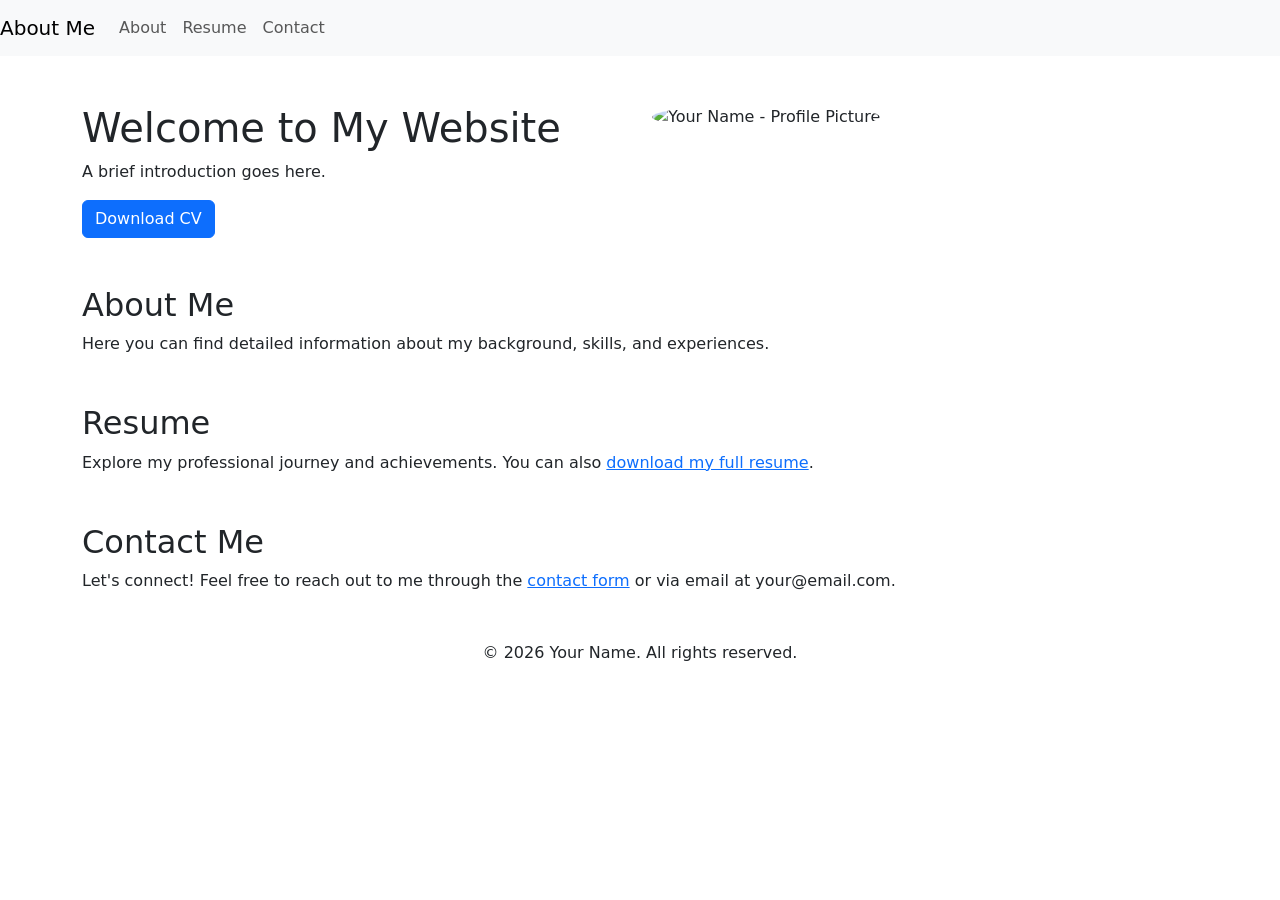
==== index.html @ 30ee0a34 "Added everything" ====
<!DOCTYPE html>
<html lang="en">
<head>
    <meta charset="UTF-8">
    <meta name="viewport" content="width=device-width, initial-scale=1.0">
    
    <!-- Meta Tags for SEO -->
    <meta name="description" content="Welcome to my personal website. Learn more about me, download my resume, and get in touch.">
    <meta name="keywords" content="about me, resume, contact, personal website, portfolio">
    <meta name="author" content="Your Name">

    <!-- Page Title for SEO -->
    <title>About Me - Your Name</title>

    <!-- Favicon -->
    <link rel="icon" href="https://img.icons8.com/ios/100/internet--v1.png" type="image/png">

    <!-- Bootstrap CSS -->
    <link rel="stylesheet" href="https://cdn.jsdelivr.net/npm/bootstrap@5.3.0/dist/css/bootstrap.min.css">

    <!-- Bootstrap JS and Popper.js (moved to the end of the body for faster page loading) -->
</head>
<body>

<!-- Navigation Bar -->
<nav class="navbar navbar-expand-lg navbar-light bg-light">
    <a class="navbar-brand" href="#">About Me</a>
    <button class="navbar-toggler" type="button" data-bs-toggle="collapse" data-bs-target="#navbarNav" aria-controls="navbarNav" aria-expanded="false" aria-label="Toggle navigation">
        <span class="navbar-toggler-icon"></span>
    </button>
    <div class="collapse navbar-collapse" id="navbarNav">
        <ul class="navbar-nav">
            <li class="nav-item">
                <a class="nav-link" href="#about">About</a>
            </li>
            <li class="nav-item">
                <a class="nav-link" href="#resume">Resume</a>
            </li>
            <li class="nav-item">
                <a class="nav-link" href="#contact">Contact</a>
            </li>
        </ul>
    </div>
</nav>

<!-- Home Section -->
<section id="home" class="container mt-5">
    <div class="row">
        <div class="col-md-6">
            <h1>Welcome to My Website</h1>
            <p>A brief introduction goes here.</p>
            <a href="resume.pdf" class="btn btn-primary">Download CV</a>
        </div>
        <div class="col-md-6">
            <!-- Rounded Profile Picture with Alt Text -->
            <img src="profile.jpg" alt="Your Name - Profile Picture" class="img-fluid rounded-circle">
        </div>
    </div>
</section>

<!-- About Section -->
<section id="about" class="container mt-5">
    <h2>About Me</h2>
    <p>Here you can find detailed information about my background, skills, and experiences.</p>
</section>

<!-- Resume Section -->
<section id="resume" class="container mt-5">
    <h2>Resume</h2>
    <p>Explore my professional journey and achievements. You can also <a href="resume.pdf">download my full resume</a>.</p>
</section>

<!-- Contact Section -->
<section id="contact" class="container mt-5">
    <h2>Contact Me</h2>
    <p>Let's connect! Feel free to reach out to me through the <a href="#contact">contact form</a> or via email at your@email.com.</p>
</section>

<!-- Footer Section -->
<footer class="container mt-5 text-center">
    <p>&copy; <span id="currentYear"></span> Your Name. All rights reserved.</p>
</footer>

<!-- JavaScript for Smooth Scrolling and Year Update -->
<script src="https://ajax.googleapis.com/ajax/libs/jquery/3.5.1/jquery.min.js"></script>
<script src="https://cdn.jsdelivr.net/npm/popper.js@2.11.6/dist/umd/popper.min.js"></script>
<script src="https://cdn.jsdelivr.net/npm/bootstrap@5.3.0/dist/js/bootstrap.min.js"></script>
<script src="script.js"></script>
</body>
</html>
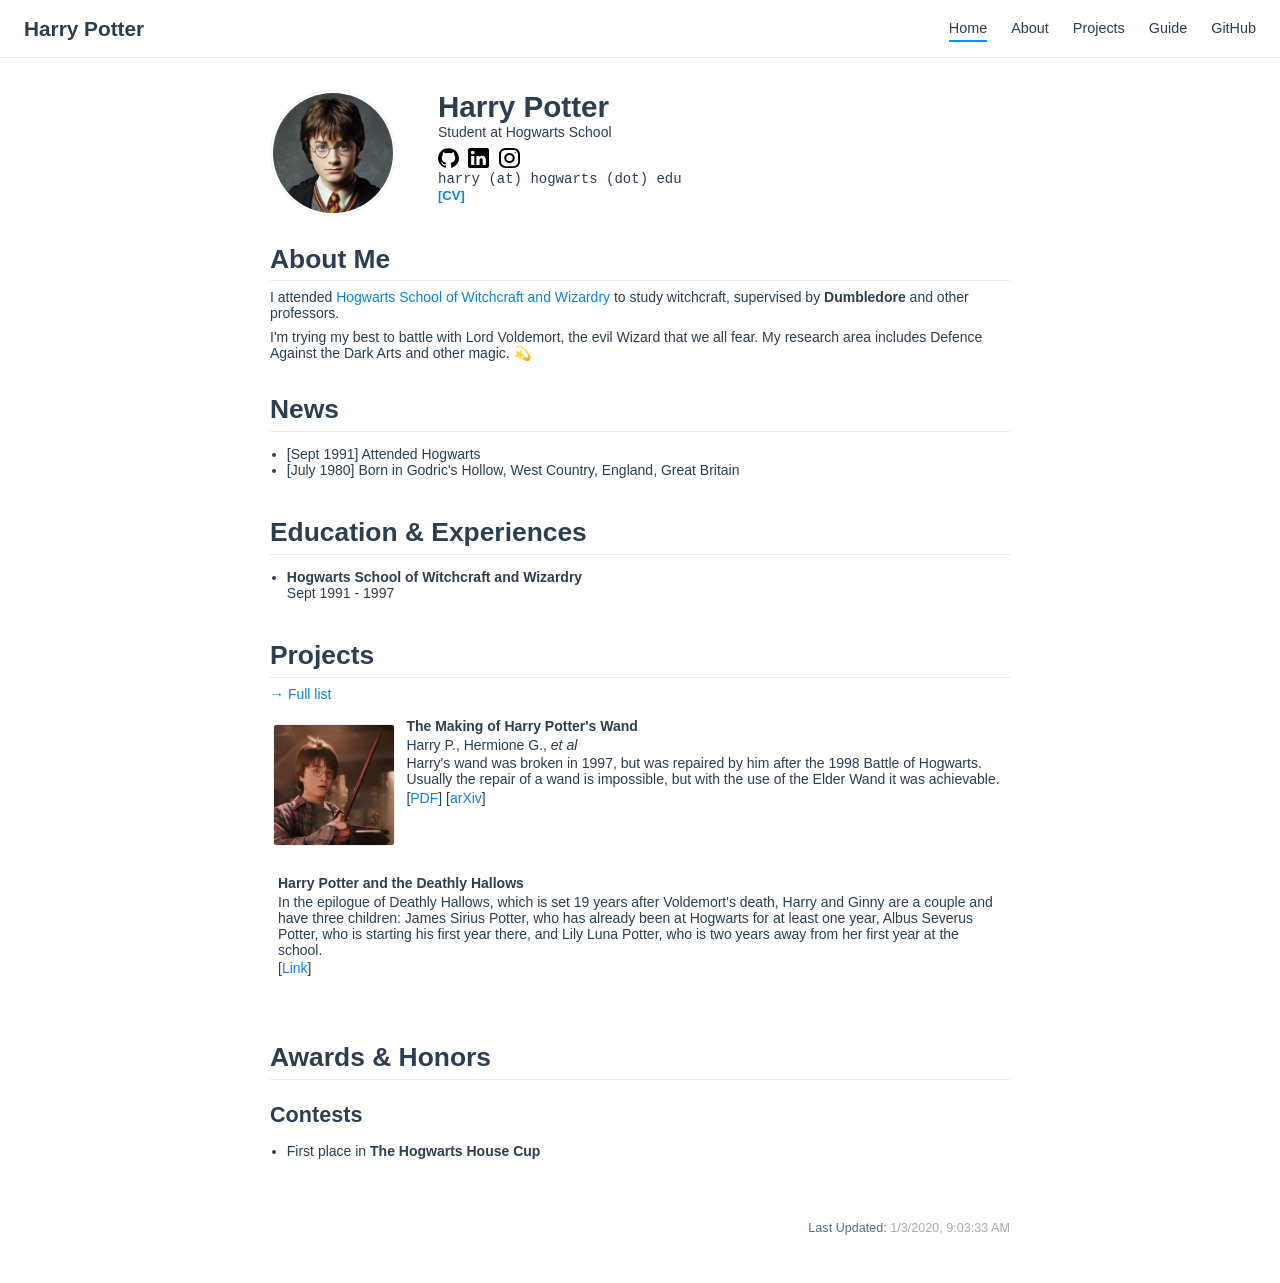
==== commit 15993c3f: "Uploaded build" ====
--- a/index.html
+++ b/index.html
@@ -1,90 +1,24 @@
 <!DOCTYPE html>
-<html lang="en">
-<head>
-    <meta charset="UTF-8">
-    <meta name="viewport" content="width=device-width, initial-scale=1.0">
+<html lang="en-US">
+  <head>
+    <meta charset="utf-8">
+    <meta name="viewport" content="width=device-width,initial-scale=1">
+    <title>Harry Potter</title>
+    <meta name="description" content="The description of the site.">
+    <link rel="icon" href="/logo.png">
     
-    <!-- Meta Tags for SEO -->
-    <meta name="description" content="Welcome to my personal website. Learn more about me, download my resume, and get in touch.">
-    <meta name="keywords" content="about me, resume, contact, personal website, portfolio">
-    <meta name="author" content="Your Name">
-
-    <!-- Page Title for SEO -->
-    <title>About Me - Your Name</title>
-
-    <!-- Favicon -->
-    <link rel="icon" href="https://img.icons8.com/ios/100/internet--v1.png" type="image/png">
-
-    <!-- Bootstrap CSS -->
-    <link rel="stylesheet" href="https://cdn.jsdelivr.net/npm/bootstrap@5.3.0/dist/css/bootstrap.min.css">
-
-    <!-- Bootstrap JS and Popper.js (moved to the end of the body for faster page loading) -->
-</head>
-<body>
-
-<!-- Navigation Bar -->
-<nav class="navbar navbar-expand-lg navbar-light bg-light">
-    <a class="navbar-brand" href="#">About Me</a>
-    <button class="navbar-toggler" type="button" data-bs-toggle="collapse" data-bs-target="#navbarNav" aria-controls="navbarNav" aria-expanded="false" aria-label="Toggle navigation">
-        <span class="navbar-toggler-icon"></span>
-    </button>
-    <div class="collapse navbar-collapse" id="navbarNav">
-        <ul class="navbar-nav">
-            <li class="nav-item">
-                <a class="nav-link" href="#about">About</a>
-            </li>
-            <li class="nav-item">
-                <a class="nav-link" href="#resume">Resume</a>
-            </li>
-            <li class="nav-item">
-                <a class="nav-link" href="#contact">Contact</a>
-            </li>
-        </ul>
-    </div>
-</nav>
-
-<!-- Home Section -->
-<section id="home" class="container mt-5">
-    <div class="row">
-        <div class="col-md-6">
-            <h1>Welcome to My Website</h1>
-            <p>A brief introduction goes here.</p>
-            <a href="resume.pdf" class="btn btn-primary">Download CV</a>
-        </div>
-        <div class="col-md-6">
-            <!-- Rounded Profile Picture with Alt Text -->
-            <img src="profile.jpg" alt="Your Name - Profile Picture" class="img-fluid rounded-circle">
-        </div>
-    </div>
-</section>
-
-<!-- About Section -->
-<section id="about" class="container mt-5">
-    <h2>About Me</h2>
-    <p>Here you can find detailed information about my background, skills, and experiences.</p>
-</section>
-
-<!-- Resume Section -->
-<section id="resume" class="container mt-5">
-    <h2>Resume</h2>
-    <p>Explore my professional journey and achievements. You can also <a href="resume.pdf">download my full resume</a>.</p>
-</section>
-
-<!-- Contact Section -->
-<section id="contact" class="container mt-5">
-    <h2>Contact Me</h2>
-    <p>Let's connect! Feel free to reach out to me through the <a href="#contact">contact form</a> or via email at your@email.com.</p>
-</section>
-
-<!-- Footer Section -->
-<footer class="container mt-5 text-center">
-    <p>&copy; <span id="currentYear"></span> Your Name. All rights reserved.</p>
-</footer>
-
-<!-- JavaScript for Smooth Scrolling and Year Update -->
-<script src="https://ajax.googleapis.com/ajax/libs/jquery/3.5.1/jquery.min.js"></script>
-<script src="https://cdn.jsdelivr.net/npm/popper.js@2.11.6/dist/umd/popper.min.js"></script>
-<script src="https://cdn.jsdelivr.net/npm/bootstrap@5.3.0/dist/js/bootstrap.min.js"></script>
-<script src="script.js"></script>
-</body>
+    <link rel="preload" href="/assets/css/0.styles.489d24ff.css" as="style"><link rel="preload" href="/assets/js/app.c27ac632.js" as="script"><link rel="preload" href="/assets/js/2.44b6f98c.js" as="script"><link rel="preload" href="/assets/js/7.44710954.js" as="script"><link rel="preload" href="/assets/js/4.9dccd740.js" as="script"><link rel="preload" href="/assets/js/5.54adec9b.js" as="script"><link rel="prefetch" href="/assets/js/10.23a08a59.js"><link rel="prefetch" href="/assets/js/11.86bde3cb.js"><link rel="prefetch" href="/assets/js/12.1cc61df9.js"><link rel="prefetch" href="/assets/js/13.15b92f90.js"><link rel="prefetch" href="/assets/js/14.c69fb700.js"><link rel="prefetch" href="/assets/js/15.127d79de.js"><link rel="prefetch" href="/assets/js/16.cf9fee51.js"><link rel="prefetch" href="/assets/js/3.06951db2.js"><link rel="prefetch" href="/assets/js/6.67793f9c.js"><link rel="prefetch" href="/assets/js/8.b4c8020c.js"><link rel="prefetch" href="/assets/js/9.cc37005e.js">
+    <link rel="stylesheet" href="/assets/css/0.styles.489d24ff.css">
+  </head>
+  <body>
+    <div id="app" data-server-rendered="true"><div class="theme-container no-sidebar home-page"><header class="navbar"><div class="sidebar-button"><svg xmlns="http://www.w3.org/2000/svg" aria-hidden="true" role="img" viewBox="0 0 448 512" class="icon"><path fill="currentColor" d="M436 124H12c-6.627 0-12-5.373-12-12V80c0-6.627 5.373-12 12-12h424c6.627 0 12 5.373 12 12v32c0 6.627-5.373 12-12 12zm0 160H12c-6.627 0-12-5.373-12-12v-32c0-6.627 5.373-12 12-12h424c6.627 0 12 5.373 12 12v32c0 6.627-5.373 12-12 12zm0 160H12c-6.627 0-12-5.373-12-12v-32c0-6.627 5.373-12 12-12h424c6.627 0 12 5.373 12 12v32c0 6.627-5.373 12-12 12z"></path></svg></div> <a href="/" class="home-link router-link-exact-active router-link-active"><!----> <span class="site-name">Harry Potter</span></a> <div class="links"><!----> <nav class="nav-links can-hide"><div class="nav-item"><a href="/" class="nav-link router-link-exact-active router-link-active">Home</a></div><div class="nav-item"><a href="/about/" class="nav-link">About</a></div><div class="nav-item"><a href="/projects/" class="nav-link">Projects</a></div><div class="nav-item"><a href="/guide/" class="nav-link">Guide</a></div><div class="nav-item"><a href="https://github.com/mtobeiyf/vuepress-homepage" target="_blank" rel="noopener noreferrer" class="nav-link external">
+  GitHub
+  <svg xmlns="http://www.w3.org/2000/svg" aria-hidden="true" x="0px" y="0px" viewBox="0 0 100 100" width="15" height="15" class="icon outbound"><path fill="currentColor" d="M18.8,85.1h56l0,0c2.2,0,4-1.8,4-4v-32h-8v28h-48v-48h28v-8h-32l0,0c-2.2,0-4,1.8-4,4v56C14.8,83.3,16.6,85.1,18.8,85.1z"></path> <polygon fill="currentColor" points="45.7,48.7 51.3,54.3 77.2,28.5 77.2,37.2 85.2,37.2 85.2,14.9 62.8,14.9 62.8,22.9 71.5,22.9"></polygon></svg></a></div> <!----></nav></div></header> <div class="sidebar-mask"></div> <aside class="sidebar"><nav class="nav-links"><div class="nav-item"><a href="/" class="nav-link router-link-exact-active router-link-active">Home</a></div><div class="nav-item"><a href="/about/" class="nav-link">About</a></div><div class="nav-item"><a href="/projects/" class="nav-link">Projects</a></div><div class="nav-item"><a href="/guide/" class="nav-link">Guide</a></div><div class="nav-item"><a href="https://github.com/mtobeiyf/vuepress-homepage" target="_blank" rel="noopener noreferrer" class="nav-link external">
+  GitHub
+  <svg xmlns="http://www.w3.org/2000/svg" aria-hidden="true" x="0px" y="0px" viewBox="0 0 100 100" width="15" height="15" class="icon outbound"><path fill="currentColor" d="M18.8,85.1h56l0,0c2.2,0,4-1.8,4-4v-32h-8v28h-48v-48h28v-8h-32l0,0c-2.2,0-4,1.8-4,4v56C14.8,83.3,16.6,85.1,18.8,85.1z"></path> <polygon fill="currentColor" points="45.7,48.7 51.3,54.3 77.2,28.5 77.2,37.2 85.2,37.2 85.2,14.9 62.8,14.9 62.8,22.9 71.5,22.9"></polygon></svg></a></div> <!----></nav>  <!----> </aside> <main class="page"> <div class="theme-default-content content__default"><div class="profile"><div class="image"><img src="/profile.jpg" alt></div> <div class="info"><div class="name">
+      Harry Potter
+    </div> <div class="bio"><p>Student at Hogwarts School</p></div> <div class="socials"><div><a href="https://github.com/mtobeiyf" target="_blank"><img src="/icons/github.svg" alt="github" title="github"></a></div><div><a href="https://www.linkedin.com" target="_blank"><img src="/icons/linkedin-mono.svg" alt="linkedin" title="linkedin"></a></div><div><a href="https://www.instagram.com" target="_blank"><img src="/icons/instagram-mono.svg" alt="instagram" title="instagram"></a></div></div> <div class="contact"><div title="Contact me" class="email">harry (at) hogwarts (dot) edu</div></div> <div><a target="_blank" href="https://en.wikipedia.org/wiki/Harry_Potter" title="Download my CV in PDF"><font size="2em" color=""><b>[CV]</b></font></a></div></div></div> <h2 id="about-me">About Me</h2> <p>I attended <a href="https://en.wikipedia.org/wiki/Hogwarts" target="_blank" rel="noopener noreferrer">Hogwarts School of Witchcraft and Wizardry<svg xmlns="http://www.w3.org/2000/svg" aria-hidden="true" x="0px" y="0px" viewBox="0 0 100 100" width="15" height="15" class="icon outbound"><path fill="currentColor" d="M18.8,85.1h56l0,0c2.2,0,4-1.8,4-4v-32h-8v28h-48v-48h28v-8h-32l0,0c-2.2,0-4,1.8-4,4v56C14.8,83.3,16.6,85.1,18.8,85.1z"></path> <polygon fill="currentColor" points="45.7,48.7 51.3,54.3 77.2,28.5 77.2,37.2 85.2,37.2 85.2,14.9 62.8,14.9 62.8,22.9 71.5,22.9"></polygon></svg></a> to study witchcraft, supervised by <strong>Dumbledore</strong> and other professors.</p> <p>I'm trying my best to battle with Lord Voldemort, the evil Wizard that we all fear. My research area includes Defence Against the Dark Arts and other magic. 💫</p> <h2 id="news">News</h2> <ul><li>[Sept 1991] Attended Hogwarts</li> <li>[July 1980] Born in Godric's Hollow, West Country, England, Great Britain</li></ul> <h2 id="education-experiences">Education &amp; Experiences</h2> <ul><li><strong>Hogwarts School of Witchcraft and Wizardry</strong> <br>
+Sept 1991 - 1997</li></ul> <h2 id="projects">Projects</h2> <p><a href="/projects/">→ Full list</a></p> <div class="md-card"><div class="card-image"><img src="/projects/1.png" alt></div> <div class="card-content"><p><strong>The Making of Harry Potter's Wand</strong></p> <p>Harry P., Hermione G., <em>et al</em></p> <p>Harry's wand was broken in 1997, but was repaired by him after the 1998 Battle of Hogwarts. Usually the repair of a wand is impossible, but with the use of the Elder Wand it was achievable.</p> <p>[<a href="https://www.google.com" target="_blank" rel="noopener noreferrer">PDF<svg xmlns="http://www.w3.org/2000/svg" aria-hidden="true" x="0px" y="0px" viewBox="0 0 100 100" width="15" height="15" class="icon outbound"><path fill="currentColor" d="M18.8,85.1h56l0,0c2.2,0,4-1.8,4-4v-32h-8v28h-48v-48h28v-8h-32l0,0c-2.2,0-4,1.8-4,4v56C14.8,83.3,16.6,85.1,18.8,85.1z"></path> <polygon fill="currentColor" points="45.7,48.7 51.3,54.3 77.2,28.5 77.2,37.2 85.2,37.2 85.2,14.9 62.8,14.9 62.8,22.9 71.5,22.9"></polygon></svg></a>] [<a href="https://arxiv.org" target="_blank" rel="noopener noreferrer">arXiv<svg xmlns="http://www.w3.org/2000/svg" aria-hidden="true" x="0px" y="0px" viewBox="0 0 100 100" width="15" height="15" class="icon outbound"><path fill="currentColor" d="M18.8,85.1h56l0,0c2.2,0,4-1.8,4-4v-32h-8v28h-48v-48h28v-8h-32l0,0c-2.2,0-4,1.8-4,4v56C14.8,83.3,16.6,85.1,18.8,85.1z"></path> <polygon fill="currentColor" points="45.7,48.7 51.3,54.3 77.2,28.5 77.2,37.2 85.2,37.2 85.2,14.9 62.8,14.9 62.8,22.9 71.5,22.9"></polygon></svg></a>]</p></div></div> <div class="md-card"><!----> <div class="card-content"><p><strong>Harry Potter and the Deathly Hallows</strong></p> <p>In the epilogue of Deathly Hallows, which is set 19 years after Voldemort's death, Harry and Ginny are a couple and have three children: James Sirius Potter, who has already been at Hogwarts for at least one year, Albus Severus Potter, who is starting his first year there, and Lily Luna Potter, who is two years away from her first year at the school.</p> <p>[<a href="https://www.google.com" target="_blank" rel="noopener noreferrer">Link<svg xmlns="http://www.w3.org/2000/svg" aria-hidden="true" x="0px" y="0px" viewBox="0 0 100 100" width="15" height="15" class="icon outbound"><path fill="currentColor" d="M18.8,85.1h56l0,0c2.2,0,4-1.8,4-4v-32h-8v28h-48v-48h28v-8h-32l0,0c-2.2,0-4,1.8-4,4v56C14.8,83.3,16.6,85.1,18.8,85.1z"></path> <polygon fill="currentColor" points="45.7,48.7 51.3,54.3 77.2,28.5 77.2,37.2 85.2,37.2 85.2,14.9 62.8,14.9 62.8,22.9 71.5,22.9"></polygon></svg></a>]</p></div></div> <h2 id="awards-honors">Awards &amp; Honors</h2> <h3 id="contests">Contests</h3> <ul><li>First place in <strong>The Hogwarts House Cup</strong></li></ul></div> <footer class="page-edit"><!----> <div class="last-updated"><span class="prefix">Last Updated:</span> <span class="time">1/3/2020, 9:03:33 AM</span></div></footer> <!----> </main></div><div class="global-ui"></div></div>
+    <script src="/assets/js/app.c27ac632.js" defer></script><script src="/assets/js/2.44b6f98c.js" defer></script><script src="/assets/js/7.44710954.js" defer></script><script src="/assets/js/4.9dccd740.js" defer></script><script src="/assets/js/5.54adec9b.js" defer></script>
+  </body>
 </html>
--- a/assets/css/0.styles.489d24ff.css
+++ b/assets/css/0.styles.489d24ff.css
@@ -0,0 +1 @@
+#nprogress{pointer-events:none}#nprogress .bar{background:#0984e3;position:fixed;z-index:1031;top:0;left:0;width:100%;height:2px}#nprogress .peg{display:block;position:absolute;right:0;width:100px;height:100%;box-shadow:0 0 10px #0984e3,0 0 5px #0984e3;opacity:1;-webkit-transform:rotate(3deg) translateY(-4px);transform:rotate(3deg) translateY(-4px)}#nprogress .spinner{display:block;position:fixed;z-index:1031;top:15px;right:15px}#nprogress .spinner-icon{width:18px;height:18px;box-sizing:border-box;border-color:#0984e3 transparent transparent #0984e3;border-style:solid;border-width:2px;border-radius:50%;-webkit-animation:nprogress-spinner .4s linear infinite;animation:nprogress-spinner .4s linear infinite}.nprogress-custom-parent{overflow:hidden;position:relative}.nprogress-custom-parent #nprogress .bar,.nprogress-custom-parent #nprogress .spinner{position:absolute}@-webkit-keyframes nprogress-spinner{0%{-webkit-transform:rotate(0deg);transform:rotate(0deg)}to{-webkit-transform:rotate(1turn);transform:rotate(1turn)}}@keyframes nprogress-spinner{0%{-webkit-transform:rotate(0deg);transform:rotate(0deg)}to{-webkit-transform:rotate(1turn);transform:rotate(1turn)}}.icon.outbound{color:#aaa;display:inline-block;vertical-align:middle;position:relative;top:-1px}.home{padding:3.6rem 2rem 0;max-width:960px;margin:0 auto;display:block}.home .hero{text-align:center}.home .hero img{max-width:100%;max-height:280px;display:block;margin:3rem auto 1.5rem}.home .hero h1{font-size:3rem}.home .hero .action,.home .hero .description,.home .hero h1{margin:1.8rem auto}.home .hero .description{max-width:35rem;font-size:1.6rem;line-height:1.3;color:#6a8bad}.home .hero .action-button{display:inline-block;font-size:1.2rem;color:#fff;background-color:#0984e3;padding:.8rem 1.6rem;border-radius:4px;-webkit-transition:background-color .1s ease;transition:background-color .1s ease;box-sizing:border-box;border-bottom:1px solid #0877cc}.home .hero .action-button:hover{background-color:#1292f6}.home .features{border-top:1px solid #eaecef;padding:1.2rem 0;margin-top:2.5rem;display:-webkit-box;display:flex;flex-wrap:wrap;-webkit-box-align:start;align-items:flex-start;align-content:stretch;-webkit-box-pack:justify;justify-content:space-between}.home .feature{-webkit-box-flex:1;flex-grow:1;flex-basis:30%;max-width:30%}.home .feature h2{font-size:1.4rem;font-weight:500;border-bottom:none;padding-bottom:0;color:#3a5169}.home .feature p{color:#4e6e8e}.home .footer{padding:2.5rem;border-top:1px solid #eaecef;text-align:center;color:#4e6e8e}@media (max-width:719px){.home .features{-webkit-box-orient:vertical;-webkit-box-direction:normal;flex-direction:column}.home .feature{max-width:100%;padding:0 2.5rem}}@media (max-width:419px){.home{padding-left:1.5rem;padding-right:1.5rem}.home .hero img{max-height:210px;margin:2rem auto 1.2rem}.home .hero h1{font-size:2rem}.home .hero .action,.home .hero .description,.home .hero h1{margin:1.2rem auto}.home .hero .description{font-size:1.2rem}.home .hero .action-button{font-size:1rem;padding:.6rem 1.2rem}.home .feature h2{font-size:1.25rem}}.search-box{display:inline-block;position:relative;margin-right:1rem}.search-box input{cursor:text;width:10rem;height:2rem;color:#4e6e8e;display:inline-block;border:1px solid #cfd4db;border-radius:2rem;font-size:.9rem;line-height:2rem;padding:0 .5rem 0 2rem;outline:none;-webkit-transition:all .2s ease;transition:all .2s ease;background:#fff url(/assets/img/search.83621669.svg) .6rem .5rem no-repeat;background-size:1rem}.search-box input:focus{cursor:auto;border-color:#0984e3}.search-box .suggestions{background:#fff;width:20rem;position:absolute;top:1.5rem;border:1px solid #cfd4db;border-radius:6px;padding:.4rem;list-style-type:none}.search-box .suggestions.align-right{right:0}.search-box .suggestion{line-height:1.4;padding:.4rem .6rem;border-radius:4px;cursor:pointer}.search-box .suggestion a{white-space:normal;color:#5d82a6}.search-box .suggestion a .page-title{font-weight:600}.search-box .suggestion a .header{font-size:.9em;margin-left:.25em}.search-box .suggestion.focused{background-color:#f3f4f5}.search-box .suggestion.focused a{color:#0984e3}@media (max-width:959px){.search-box input{cursor:pointer;width:0;border-color:transparent;position:relative}.search-box input:focus{cursor:text;left:0;width:10rem}}@media (-ms-high-contrast:none){.search-box input{height:2rem}}@media (max-width:959px) and (min-width:719px){.search-box .suggestions{left:0}}@media (max-width:719px){.search-box{margin-right:0}.search-box input{left:1rem}.search-box .suggestions{right:0}}@media (max-width:419px){.search-box .suggestions{width:calc(100vw - 4rem)}.search-box input:focus{width:8rem}}.sidebar-button{cursor:pointer;display:none;width:1.25rem;height:1.25rem;position:absolute;padding:.6rem;top:.6rem;left:1rem}.sidebar-button .icon{display:block;width:1.25rem;height:1.25rem}@media (max-width:719px){.sidebar-button{display:block}}.dropdown-enter,.dropdown-leave-to{height:0!important}.dropdown-wrapper{cursor:pointer}.dropdown-wrapper .dropdown-title{display:block;font-size:.9rem;font-family:inherit;cursor:inherit;padding:inherit;line-height:1.4rem;background:transparent;border:none;font-weight:500;color:#2c3e50}.dropdown-wrapper .dropdown-title:hover{border-color:transparent}.dropdown-wrapper .dropdown-title .arrow{vertical-align:middle;margin-top:-1px;margin-left:.4rem}.dropdown-wrapper .nav-dropdown .dropdown-item{color:inherit;line-height:1.7rem}.dropdown-wrapper .nav-dropdown .dropdown-item h4{margin:.45rem 0 0;border-top:1px solid #eee;padding:.45rem 1.5rem 0 1.25rem}.dropdown-wrapper .nav-dropdown .dropdown-item .dropdown-subitem-wrapper{padding:0;list-style:none}.dropdown-wrapper .nav-dropdown .dropdown-item .dropdown-subitem-wrapper .dropdown-subitem{font-size:.9em}.dropdown-wrapper .nav-dropdown .dropdown-item a{display:block;line-height:1.7rem;position:relative;border-bottom:none;font-weight:400;margin-bottom:0;padding:0 1.5rem 0 1.25rem}.dropdown-wrapper .nav-dropdown .dropdown-item a.router-link-active,.dropdown-wrapper .nav-dropdown .dropdown-item a:hover{color:#0984e3}.dropdown-wrapper .nav-dropdown .dropdown-item a.router-link-active:after{content:"";width:0;height:0;border-left:5px solid #0984e3;border-top:3px solid transparent;border-bottom:3px solid transparent;position:absolute;top:calc(50% - 2px);left:9px}.dropdown-wrapper .nav-dropdown .dropdown-item:first-child h4{margin-top:0;padding-top:0;border-top:0}@media (max-width:719px){.dropdown-wrapper.open .dropdown-title{margin-bottom:.5rem}.dropdown-wrapper .dropdown-title{font-weight:600;font-size:inherit}.dropdown-wrapper .dropdown-title:hover{color:#0984e3}.dropdown-wrapper .nav-dropdown{-webkit-transition:height .1s ease-out;transition:height .1s ease-out;overflow:hidden}.dropdown-wrapper .nav-dropdown .dropdown-item h4{border-top:0;margin-top:0;padding-top:0}.dropdown-wrapper .nav-dropdown .dropdown-item>a,.dropdown-wrapper .nav-dropdown .dropdown-item h4{font-size:15px;line-height:2rem}.dropdown-wrapper .nav-dropdown .dropdown-item .dropdown-subitem{font-size:14px;padding-left:1rem}}@media (min-width:719px){.dropdown-wrapper{height:1.8rem}.dropdown-wrapper.open .nav-dropdown,.dropdown-wrapper:hover .nav-dropdown{display:block!important}.dropdown-wrapper.open:blur{display:none}.dropdown-wrapper .dropdown-title .arrow{border-left:4px solid transparent;border-right:4px solid transparent;border-top:6px solid #ccc;border-bottom:0}.dropdown-wrapper .nav-dropdown{display:none;height:auto!important;box-sizing:border-box;max-height:calc(100vh - 2.7rem);overflow-y:auto;position:absolute;top:100%;right:0;background-color:#fff;padding:.6rem 0;border:1px solid;border-color:#ddd #ddd #ccc;text-align:left;border-radius:.25rem;white-space:nowrap;margin:0}}.nav-links{display:inline-block}.nav-links a{line-height:1.4rem;color:inherit}.nav-links a.router-link-active,.nav-links a:hover{color:#0984e3}.nav-links .nav-item{position:relative;display:inline-block;margin-left:1.5rem;line-height:2rem}.nav-links .nav-item:first-child{margin-left:0}.nav-links .repo-link{margin-left:1.5rem}@media (max-width:719px){.nav-links .nav-item,.nav-links .repo-link{margin-left:0}}@media (min-width:719px){.nav-links a.router-link-active,.nav-links a:hover{color:#2c3e50}.nav-item>a:not(.external).router-link-active,.nav-item>a:not(.external):hover{margin-bottom:-2px;border-bottom:2px solid #0d90f5}}.navbar{padding:.7rem 1.5rem;line-height:2.2rem}.navbar a,.navbar img,.navbar span{display:inline-block}.navbar .logo{height:2.2rem;min-width:2.2rem;margin-right:.8rem;vertical-align:top}.navbar .site-name{font-size:1.3rem;font-weight:600;color:#2c3e50;position:relative}.navbar .links{padding-left:1.5rem;box-sizing:border-box;background-color:#fff;white-space:nowrap;font-size:.9rem;position:absolute;right:1.5rem;top:.7rem;display:-webkit-box;display:flex}.navbar .links .search-box{-webkit-box-flex:0;flex:0 0 auto;vertical-align:top}@media (max-width:719px){.navbar{padding-left:4rem}.navbar .can-hide{display:none}.navbar .links{padding-left:1.5rem}.navbar .site-name{width:calc(100vw - 9.4rem);overflow:hidden;white-space:nowrap;text-overflow:ellipsis}}.page-edit{max-width:740px;margin:0 auto;padding:2rem 2.5rem}@media (max-width:959px){.page-edit{padding:2rem}}@media (max-width:419px){.page-edit{padding:1.5rem}}.page-edit{padding-top:1rem;padding-bottom:1rem;overflow:auto}.page-edit .edit-link{display:inline-block}.page-edit .edit-link a{color:#4e6e8e;margin-right:.25rem}.page-edit .last-updated{float:right;font-size:.9em}.page-edit .last-updated .prefix{font-weight:500;color:#4e6e8e}.page-edit .last-updated .time{font-weight:400;color:#aaa}@media (max-width:719px){.page-edit .edit-link{margin-bottom:.5rem}.page-edit .last-updated{font-size:.8em;float:none;text-align:left}}.page-nav{max-width:740px;margin:0 auto;padding:2rem 2.5rem}@media (max-width:959px){.page-nav{padding:2rem}}@media (max-width:419px){.page-nav{padding:1.5rem}}.page-nav{padding-top:1rem;padding-bottom:0}.page-nav .inner{min-height:2rem;margin-top:0;border-top:1px solid #eaecef;padding-top:1rem;overflow:auto}.page-nav .next{float:right}.page{padding-bottom:2rem;display:block}.sidebar-group .sidebar-group{padding-left:.5em}.sidebar-group:not(.collapsable) .sidebar-heading:not(.clickable){cursor:auto;color:inherit}.sidebar-group.is-sub-group{padding-left:0}.sidebar-group.is-sub-group>.sidebar-heading{font-size:.95em;line-height:1.4;font-weight:400;padding-left:2rem}.sidebar-group.is-sub-group>.sidebar-heading:not(.clickable){opacity:.5}.sidebar-group.is-sub-group>.sidebar-group-items{padding-left:1rem}.sidebar-group.is-sub-group>.sidebar-group-items>li>.sidebar-link{font-size:.95em;border-left:none}.sidebar-group.depth-2>.sidebar-heading{border-left:none}.sidebar-heading{color:#2c3e50;-webkit-transition:color .15s ease;transition:color .15s ease;cursor:pointer;font-size:1.1em;font-weight:700;padding:.35rem 1.5rem .35rem 1.25rem;width:100%;box-sizing:border-box;margin:0;border-left:.25rem solid transparent}.sidebar-heading.open,.sidebar-heading:hover{color:inherit}.sidebar-heading .arrow{position:relative;top:-.12em;left:.5em}.sidebar-heading.clickable.active{font-weight:600;color:#0984e3;border-left-color:#0984e3}.sidebar-heading.clickable:hover{color:#0984e3}.sidebar-group-items{-webkit-transition:height .1s ease-out;transition:height .1s ease-out;font-size:.95em;overflow:hidden}.sidebar .sidebar-sub-headers{padding-left:1rem;font-size:.95em}a.sidebar-link{font-size:1em;font-weight:400;display:inline-block;color:#2c3e50;border-left:.25rem solid transparent;padding:.35rem 1rem .35rem 1.25rem;line-height:1.4;width:100%;box-sizing:border-box}a.sidebar-link:hover{color:#0984e3}a.sidebar-link.active{font-weight:600;color:#0984e3;border-left-color:#0984e3}.sidebar-group a.sidebar-link{padding-left:2rem}.sidebar-sub-headers a.sidebar-link{padding-top:.25rem;padding-bottom:.25rem;border-left:none}.sidebar-sub-headers a.sidebar-link.active{font-weight:500}.sidebar ul{padding:0;margin:0;list-style-type:none}.sidebar a{display:inline-block}.sidebar .nav-links{display:none;border-bottom:1px solid #eaecef;padding:.5rem 0 .75rem}.sidebar .nav-links a{font-weight:600}.sidebar .nav-links .nav-item,.sidebar .nav-links .repo-link{display:block;line-height:1.25rem;font-size:1.1em;padding:.5rem 0 .5rem 1.5rem}.sidebar>.sidebar-links{padding:1.5rem 0}.sidebar>.sidebar-links>li>a.sidebar-link{font-size:1.1em;line-height:1.7;font-weight:700}.sidebar>.sidebar-links>li:not(:first-child){margin-top:.75rem}@media (max-width:719px){.sidebar .nav-links{display:block}.sidebar .nav-links .dropdown-wrapper .nav-dropdown .dropdown-item a.router-link-active:after{top:calc(1rem - 2px)}.sidebar>.sidebar-links{padding:1rem 0}}.theme-container.home-page .page{font-size:14px;font-family:lucida grande,lucida sans unicode,lucida,Helvetica Neue,Helvetica,Arial,sans-serif}.theme-container.home-page .page p{margin:0 0 .5rem}.theme-container.home-page .page ol,.theme-container.home-page .page p,.theme-container.home-page .page ul{line-height:normal}.theme-container.home-page .page a{font-weight:400}.theme-container.home-page .page .theme-default-content:not(.custom)>h2{margin-bottom:.5rem}.theme-container.home-page .page .theme-default-content:not(.custom)>h2:first-child+p{margin-top:.5rem}.theme-container.home-page .page .theme-default-content:not(.custom)>h3{padding-top:4rem}.theme-container.home-page .page .md-card{margin-top:.5em}.theme-container.home-page .page .md-card .card-image{padding:.2rem}.theme-container.home-page .page .md-card .card-image img{max-width:120px;max-height:120px}.theme-container.home-page .page .md-card .card-content p{-webkit-margin-after:.2em}@media (max-width:419px){.theme-container.home-page .page ol,.theme-container.home-page .page p,.theme-container.home-page .page ul{line-height:1.5}.theme-container.home-page .page .md-card .card-image img{width:100%;max-width:400px}}.theme-container.about-page .page{background-color:#e6ecf0;min-height:100vh}.theme-container.about-page .page .last-updated{display:none}.projects-page{background-color:#fafbfc}code[class*=language-],pre[class*=language-]{color:#ccc;background:none;font-family:Consolas,Monaco,Andale Mono,Ubuntu Mono,monospace;font-size:1em;text-align:left;white-space:pre;word-spacing:normal;word-break:normal;word-wrap:normal;line-height:1.5;-moz-tab-size:4;-o-tab-size:4;tab-size:4;-webkit-hyphens:none;-ms-hyphens:none;hyphens:none}pre[class*=language-]{padding:1em;margin:.5em 0;overflow:auto}:not(pre)>code[class*=language-],pre[class*=language-]{background:#2d2d2d}:not(pre)>code[class*=language-]{padding:.1em;border-radius:.3em;white-space:normal}.token.block-comment,.token.cdata,.token.comment,.token.doctype,.token.prolog{color:#999}.token.punctuation{color:#ccc}.token.attr-name,.token.deleted,.token.namespace,.token.tag{color:#e2777a}.token.function-name{color:#6196cc}.token.boolean,.token.function,.token.number{color:#f08d49}.token.class-name,.token.constant,.token.property,.token.symbol{color:#f8c555}.token.atrule,.token.builtin,.token.important,.token.keyword,.token.selector{color:#cc99cd}.token.attr-value,.token.char,.token.regex,.token.string,.token.variable{color:#7ec699}.token.entity,.token.operator,.token.url{color:#67cdcc}.token.bold,.token.important{font-weight:700}.token.italic{font-style:italic}.token.entity{cursor:help}.token.inserted{color:green}.theme-default-content code{color:#476582;padding:.25rem .5rem;margin:0;font-size:.85em;background-color:rgba(27,31,35,.05);border-radius:3px}.theme-default-content code .token.deleted{color:#ec5975}.theme-default-content code .token.inserted{color:#0984e3}.theme-default-content pre,.theme-default-content pre[class*=language-]{line-height:1.4;padding:1.25rem 1.5rem;margin:.85rem 0;background-color:#282c34;border-radius:6px;overflow:auto}.theme-default-content pre[class*=language-] code,.theme-default-content pre code{color:#fff;padding:0;background-color:transparent;border-radius:0}div[class*=language-]{position:relative;background-color:#282c34;border-radius:6px}div[class*=language-] .highlight-lines{-webkit-user-select:none;-ms-user-select:none;user-select:none;padding-top:1.3rem;position:absolute;top:0;left:0;width:100%;line-height:1.4}div[class*=language-] .highlight-lines .highlighted{background-color:rgba(0,0,0,.66)}div[class*=language-] pre,div[class*=language-] pre[class*=language-]{background:transparent;position:relative;z-index:1}div[class*=language-]:before{position:absolute;z-index:3;top:.8em;right:1em;font-size:.75rem;color:hsla(0,0%,100%,.4)}div[class*=language-]:not(.line-numbers-mode) .line-numbers-wrapper{display:none}div[class*=language-].line-numbers-mode .highlight-lines .highlighted{position:relative}div[class*=language-].line-numbers-mode .highlight-lines .highlighted:before{content:" ";position:absolute;z-index:3;left:0;top:0;display:block;width:3.5rem;height:100%;background-color:rgba(0,0,0,.66)}div[class*=language-].line-numbers-mode pre{padding-left:4.5rem;vertical-align:middle}div[class*=language-].line-numbers-mode .line-numbers-wrapper{position:absolute;top:0;width:3.5rem;text-align:center;color:hsla(0,0%,100%,.3);padding:1.25rem 0;line-height:1.4}div[class*=language-].line-numbers-mode .line-numbers-wrapper br{-webkit-user-select:none;-ms-user-select:none;user-select:none}div[class*=language-].line-numbers-mode .line-numbers-wrapper .line-number{position:relative;z-index:4;-webkit-user-select:none;-ms-user-select:none;user-select:none;font-size:.85em}div[class*=language-].line-numbers-mode:after{content:"";position:absolute;z-index:2;top:0;left:0;width:3.5rem;height:100%;border-radius:6px 0 0 6px;border-right:1px solid rgba(0,0,0,.66);background-color:#282c34}div[class~=language-js]:before{content:"js"}div[class~=language-ts]:before{content:"ts"}div[class~=language-html]:before{content:"html"}div[class~=language-md]:before{content:"md"}div[class~=language-vue]:before{content:"vue"}div[class~=language-css]:before{content:"css"}div[class~=language-sass]:before{content:"sass"}div[class~=language-scss]:before{content:"scss"}div[class~=language-less]:before{content:"less"}div[class~=language-stylus]:before{content:"stylus"}div[class~=language-go]:before{content:"go"}div[class~=language-java]:before{content:"java"}div[class~=language-c]:before{content:"c"}div[class~=language-sh]:before{content:"sh"}div[class~=language-yaml]:before{content:"yaml"}div[class~=language-py]:before{content:"py"}div[class~=language-docker]:before{content:"docker"}div[class~=language-dockerfile]:before{content:"dockerfile"}div[class~=language-makefile]:before{content:"makefile"}div[class~=language-javascript]:before{content:"js"}div[class~=language-typescript]:before{content:"ts"}div[class~=language-markup]:before{content:"html"}div[class~=language-markdown]:before{content:"md"}div[class~=language-json]:before{content:"json"}div[class~=language-ruby]:before{content:"rb"}div[class~=language-python]:before{content:"py"}div[class~=language-bash]:before{content:"sh"}div[class~=language-php]:before{content:"php"}.custom-block .custom-block-title{font-weight:600;margin-bottom:-.4rem}.custom-block.danger,.custom-block.tip,.custom-block.warning{padding:.1rem 1.5rem;border-left-width:.5rem;border-left-style:solid;margin:1rem 0}.custom-block.tip{background-color:#f3f5f7;border-color:#42b983}.custom-block.warning{background-color:rgba(255,229,100,.3);border-color:#e7c000;color:#6b5900}.custom-block.warning .custom-block-title{color:#b29400}.custom-block.warning a{color:#2c3e50}.custom-block.danger{background-color:#ffe6e6;border-color:#c00;color:#4d0000}.custom-block.danger .custom-block-title{color:#900}.custom-block.danger a{color:#2c3e50}.arrow{display:inline-block;width:0;height:0}.arrow.up{border-bottom:6px solid #ccc}.arrow.down,.arrow.up{border-left:4px solid transparent;border-right:4px solid transparent}.arrow.down{border-top:6px solid #ccc}.arrow.right{border-left:6px solid #ccc}.arrow.left,.arrow.right{border-top:4px solid transparent;border-bottom:4px solid transparent}.arrow.left{border-right:6px solid #ccc}.theme-default-content:not(.custom){max-width:740px;margin:0 auto;padding:2rem 2.5rem}@media (max-width:959px){.theme-default-content:not(.custom){padding:2rem}}@media (max-width:419px){.theme-default-content:not(.custom){padding:1.5rem}}.table-of-contents .badge{vertical-align:middle}body,html{padding:0;margin:0;background-color:#fff}body{font-family:-apple-system,BlinkMacSystemFont,Segoe UI,Roboto,Oxygen,Ubuntu,Cantarell,Fira Sans,Droid Sans,Helvetica Neue,sans-serif;-webkit-font-smoothing:antialiased;-moz-osx-font-smoothing:grayscale;font-size:16px;color:#2c3e50}.page{padding-left:20rem}.navbar{z-index:20;right:0;height:3.6rem;background-color:#fff;box-sizing:border-box;border-bottom:1px solid #eaecef}.navbar,.sidebar-mask{position:fixed;top:0;left:0}.sidebar-mask{z-index:9;width:100vw;height:100vh;display:none}.sidebar{font-size:16px;background-color:#fff;width:20rem;position:fixed;z-index:10;margin:0;top:3.6rem;left:0;bottom:0;box-sizing:border-box;border-right:1px solid #eaecef;overflow-y:auto}.theme-default-content:not(.custom)>:first-child{margin-top:3.6rem}.theme-default-content:not(.custom) a:hover{text-decoration:underline}.theme-default-content:not(.custom) p.demo{padding:1rem 1.5rem;border:1px solid #ddd;border-radius:4px}.theme-default-content:not(.custom) img{max-width:100%}.theme-default-content.custom{padding:0;margin:0}.theme-default-content.custom img{max-width:100%}a{font-weight:500;text-decoration:none}a,p a code{color:#0984e3}p a code{font-weight:400}kbd{background:#eee;border:.15rem solid #ddd;border-bottom:.25rem solid #ddd;border-radius:.15rem;padding:0 .15em}blockquote{font-size:1rem;color:#999;border-left:.2rem solid #dfe2e5;margin:1rem 0;padding:.25rem 0 .25rem 1rem}blockquote>p{margin:0}ol,ul{padding-left:1.2em}strong{font-weight:600}h1,h2,h3,h4,h5,h6{font-weight:600;line-height:1.25}.theme-default-content:not(.custom)>h1,.theme-default-content:not(.custom)>h2,.theme-default-content:not(.custom)>h3,.theme-default-content:not(.custom)>h4,.theme-default-content:not(.custom)>h5,.theme-default-content:not(.custom)>h6{margin-top:-3.1rem;padding-top:4.6rem;margin-bottom:0}.theme-default-content:not(.custom)>h1:first-child,.theme-default-content:not(.custom)>h2:first-child,.theme-default-content:not(.custom)>h3:first-child,.theme-default-content:not(.custom)>h4:first-child,.theme-default-content:not(.custom)>h5:first-child,.theme-default-content:not(.custom)>h6:first-child{margin-top:-1.5rem;margin-bottom:1rem}.theme-default-content:not(.custom)>h1:first-child+.custom-block,.theme-default-content:not(.custom)>h1:first-child+p,.theme-default-content:not(.custom)>h1:first-child+pre,.theme-default-content:not(.custom)>h2:first-child+.custom-block,.theme-default-content:not(.custom)>h2:first-child+p,.theme-default-content:not(.custom)>h2:first-child+pre,.theme-default-content:not(.custom)>h3:first-child+.custom-block,.theme-default-content:not(.custom)>h3:first-child+p,.theme-default-content:not(.custom)>h3:first-child+pre,.theme-default-content:not(.custom)>h4:first-child+.custom-block,.theme-default-content:not(.custom)>h4:first-child+p,.theme-default-content:not(.custom)>h4:first-child+pre,.theme-default-content:not(.custom)>h5:first-child+.custom-block,.theme-default-content:not(.custom)>h5:first-child+p,.theme-default-content:not(.custom)>h5:first-child+pre,.theme-default-content:not(.custom)>h6:first-child+.custom-block,.theme-default-content:not(.custom)>h6:first-child+p,.theme-default-content:not(.custom)>h6:first-child+pre{margin-top:2rem}h1:hover .header-anchor,h2:hover .header-anchor,h3:hover .header-anchor,h4:hover .header-anchor,h5:hover .header-anchor,h6:hover .header-anchor{opacity:1}h1{font-size:2.2rem}h2{font-size:1.65rem;padding-bottom:.3rem;border-bottom:1px solid #eaecef}h3{font-size:1.35rem}a.header-anchor{font-size:.85em;float:left;margin-left:-.87em;padding-right:.23em;margin-top:.125em;opacity:0}a.header-anchor:hover{text-decoration:none}.line-number,code,kbd{font-family:source-code-pro,Menlo,Monaco,Consolas,Courier New,monospace}ol,p,ul{line-height:1.7}hr{border:0;border-top:1px solid #eaecef}table{border-collapse:collapse;margin:1rem 0;display:block;overflow-x:auto}tr{border-top:1px solid #dfe2e5}tr:nth-child(2n){background-color:#f6f8fa}td,th{border:1px solid #dfe2e5;padding:.6em 1em}.theme-container.sidebar-open .sidebar-mask{display:block}.theme-container.no-navbar .theme-default-content:not(.custom)>h1,.theme-container.no-navbar h2,.theme-container.no-navbar h3,.theme-container.no-navbar h4,.theme-container.no-navbar h5,.theme-container.no-navbar h6{margin-top:1.5rem;padding-top:0}.theme-container.no-navbar .sidebar{top:0}@media (min-width:720px){.theme-container.no-sidebar .sidebar{display:none}.theme-container.no-sidebar .page{padding-left:0}}@media (max-width:959px){.sidebar{font-size:15px;width:16.4rem}.page{padding-left:16.4rem}}@media (max-width:719px){.sidebar{top:0;padding-top:3.6rem;transform:translateX(-100%);transition:transform .2s ease}.page{padding-left:0}.theme-container.sidebar-open .sidebar{transform:translateX(0)}.theme-container.no-navbar .sidebar{padding-top:0}}@media (max-width:419px){h1{font-size:1.9rem}.theme-default-content div[class*=language-]{margin:.85rem -1.5rem;border-radius:0}}.icon.outbound{display:none}.about-card{width:100%;display:-webkit-box;display:flex;-webkit-box-orient:vertical;-webkit-box-direction:normal;flex-direction:column;-webkit-box-align:center;align-items:center}.about-card .avatar{position:relative;z-index:1}.about-card .avatar img{display:block;width:100%;height:auto;max-width:150px;border-radius:500rem}.about-card .card{max-width:600px;width:100%;position:relative;top:-75px;padding-top:75px;margin-left:auto;margin-right:auto;background:#fff;box-shadow:0 4px 8px 0 rgba(0,0,0,.2);border-radius:.3rem;text-align:center}.about-card .card .bio{padding:1em}.about-card .card .bio .head{font-weight:700;font-size:1.3em}.about-card .card .bio .info{padding-top:.5rem;font-size:1em;color:rgba(0,0,0,.4)}.about-card .card .bio .description{text-align:justify}.about-card .card .bio .description p{padding:.8em .5em 0;line-height:normal;-webkit-margin-before:0;-webkit-margin-after:0}.about-card .card .bio .description p a{font-weight:400}.about-card .card .interests{padding:1em 1.5em;border-top:1px solid rgba(34,36,38,.1)}.about-card .card .socials{border-top:1px solid rgba(34,36,38,.1);display:-webkit-box;display:flex;-webkit-box-orient:horizontal;-webkit-box-direction:normal;flex-direction:row;-webkit-box-pack:center;justify-content:center;flex-wrap:wrap}.about-card .card .socials img{width:32px;margin:1em;cursor:pointer}.about-card .card .actions{border-top:1px solid rgba(34,36,38,.1);display:-webkit-box;display:flex;-webkit-box-orient:horizontal;-webkit-box-direction:normal;flex-direction:row;-webkit-box-pack:center;justify-content:center;flex-wrap:wrap}.about-card .card .actions .button{background-color:#b53471;border:none;border-radius:.3em;color:#fff;padding:.5em 1em;margin:1em .5em;font-size:1rem;font-family:inherit;font-weight:400;text-align:center;text-decoration:none;display:inline-block;-webkit-transition-duration:.4s;transition-duration:.4s;cursor:pointer}.about-card .card .actions .button:hover{background-color:#34495e}.about-card .footer{padding:1rem;font-weight:200;font-size:1rem;text-align:center;color:#9fa9aa;margin-top:auto}.profile{display:-webkit-box;display:flex;-webkit-box-orient:horizontal;-webkit-box-direction:normal;flex-direction:row;-webkit-box-align:stretch;align-items:stretch}.profile .image{max-width:120px}.profile .image img{border-radius:50%;padding:2px;border:1px solid #f2f3f3}.profile .info{display:-webkit-box;display:flex;-webkit-box-flex:1;flex:1 1;-webkit-box-orient:vertical;-webkit-box-direction:normal;flex-direction:column;padding-left:3rem}.profile .info .name{font-size:1.85rem;font-weight:600}.profile .info .socials{display:-webkit-box;display:flex;-webkit-box-orient:horizontal;-webkit-box-direction:normal;flex-direction:row}.profile .info .socials img{width:1.3rem;margin:0 .6rem 0 0;cursor:pointer}.profile .info .socials b{margin-left:1rem}.profile .info .contact .title{font-size:1.2rem;font-weight:400}.profile .info .contact .email{font-family:Courier New,Courier,monospace}@media (max-width:419px){.profile .image{max-width:100px}}.md-card{background-color:#fff;margin-top:1em;min-height:150px;-webkit-box-orient:horizontal;-webkit-box-direction:normal;flex-direction:row;-webkit-box-align:stretch;align-items:stretch}.md-card,.md-card .card-image{display:-webkit-box;display:flex}.md-card .card-image{-webkit-box-align:center;align-items:center;padding:.5rem}.md-card .card-image img{max-width:150px;max-height:150px;height:150px;border:1px solid #eee;border-radius:.2rem;-o-object-fit:cover;object-fit:cover}.md-card .card-content{padding:.5rem;-webkit-box-flex:1;flex-grow:1}.md-card .card-content p{line-height:normal;-webkit-margin-before:0;-webkit-margin-after:.5em}.md-card .card-content blockquote{font-size:1rem}.md-card.show-border{border:1px solid #eee;border-radius:.5rem;box-shadow:0 5px 15px -5px rgba(0,0,0,.1);padding:.5rem}@media (max-width:419px){.md-card{display:-webkit-box;display:flex;-webkit-box-orient:vertical;-webkit-box-direction:normal;flex-direction:column;margin:1rem -.5rem;padding:.5rem;box-sizing:border-box}.md-card .card-image{-webkit-box-flex:1;flex-grow:1;-webkit-box-align:stretch;align-items:stretch}.md-card .card-image img{width:100%;max-width:400px}.md-card .card-content pre{margin:0;border-radius:6px}}.badge[data-v-c13ee5b0]{display:inline-block;font-size:14px;height:18px;line-height:18px;border-radius:3px;padding:0 6px;color:#fff}.badge.green[data-v-c13ee5b0],.badge.tip[data-v-c13ee5b0],.badge[data-v-c13ee5b0]{background-color:#42b983}.badge.error[data-v-c13ee5b0]{background-color:#da5961}.badge.warn[data-v-c13ee5b0],.badge.warning[data-v-c13ee5b0],.badge.yellow[data-v-c13ee5b0]{background-color:#e7c000}.badge+.badge[data-v-c13ee5b0]{margin-left:5px}
--- a/assets/css/0.styles.489d24ff.css
+++ b/assets/css/0.styles.489d24ff.css
@@ -0,0 +1 @@
+#nprogress{pointer-events:none}#nprogress .bar{background:#0984e3;position:fixed;z-index:1031;top:0;left:0;width:100%;height:2px}#nprogress .peg{display:block;position:absolute;right:0;width:100px;height:100%;box-shadow:0 0 10px #0984e3,0 0 5px #0984e3;opacity:1;-webkit-transform:rotate(3deg) translateY(-4px);transform:rotate(3deg) translateY(-4px)}#nprogress .spinner{display:block;position:fixed;z-index:1031;top:15px;right:15px}#nprogress .spinner-icon{width:18px;height:18px;box-sizing:border-box;border-color:#0984e3 transparent transparent #0984e3;border-style:solid;border-width:2px;border-radius:50%;-webkit-animation:nprogress-spinner .4s linear infinite;animation:nprogress-spinner .4s linear infinite}.nprogress-custom-parent{overflow:hidden;position:relative}.nprogress-custom-parent #nprogress .bar,.nprogress-custom-parent #nprogress .spinner{position:absolute}@-webkit-keyframes nprogress-spinner{0%{-webkit-transform:rotate(0deg);transform:rotate(0deg)}to{-webkit-transform:rotate(1turn);transform:rotate(1turn)}}@keyframes nprogress-spinner{0%{-webkit-transform:rotate(0deg);transform:rotate(0deg)}to{-webkit-transform:rotate(1turn);transform:rotate(1turn)}}.icon.outbound{color:#aaa;display:inline-block;vertical-align:middle;position:relative;top:-1px}.home{padding:3.6rem 2rem 0;max-width:960px;margin:0 auto;display:block}.home .hero{text-align:center}.home .hero img{max-width:100%;max-height:280px;display:block;margin:3rem auto 1.5rem}.home .hero h1{font-size:3rem}.home .hero .action,.home .hero .description,.home .hero h1{margin:1.8rem auto}.home .hero .description{max-width:35rem;font-size:1.6rem;line-height:1.3;color:#6a8bad}.home .hero .action-button{display:inline-block;font-size:1.2rem;color:#fff;background-color:#0984e3;padding:.8rem 1.6rem;border-radius:4px;-webkit-transition:background-color .1s ease;transition:background-color .1s ease;box-sizing:border-box;border-bottom:1px solid #0877cc}.home .hero .action-button:hover{background-color:#1292f6}.home .features{border-top:1px solid #eaecef;padding:1.2rem 0;margin-top:2.5rem;display:-webkit-box;display:flex;flex-wrap:wrap;-webkit-box-align:start;align-items:flex-start;align-content:stretch;-webkit-box-pack:justify;justify-content:space-between}.home .feature{-webkit-box-flex:1;flex-grow:1;flex-basis:30%;max-width:30%}.home .feature h2{font-size:1.4rem;font-weight:500;border-bottom:none;padding-bottom:0;color:#3a5169}.home .feature p{color:#4e6e8e}.home .footer{padding:2.5rem;border-top:1px solid #eaecef;text-align:center;color:#4e6e8e}@media (max-width:719px){.home .features{-webkit-box-orient:vertical;-webkit-box-direction:normal;flex-direction:column}.home .feature{max-width:100%;padding:0 2.5rem}}@media (max-width:419px){.home{padding-left:1.5rem;padding-right:1.5rem}.home .hero img{max-height:210px;margin:2rem auto 1.2rem}.home .hero h1{font-size:2rem}.home .hero .action,.home .hero .description,.home .hero h1{margin:1.2rem auto}.home .hero .description{font-size:1.2rem}.home .hero .action-button{font-size:1rem;padding:.6rem 1.2rem}.home .feature h2{font-size:1.25rem}}.search-box{display:inline-block;position:relative;margin-right:1rem}.search-box input{cursor:text;width:10rem;height:2rem;color:#4e6e8e;display:inline-block;border:1px solid #cfd4db;border-radius:2rem;font-size:.9rem;line-height:2rem;padding:0 .5rem 0 2rem;outline:none;-webkit-transition:all .2s ease;transition:all .2s ease;background:#fff url(/assets/img/search.83621669.svg) .6rem .5rem no-repeat;background-size:1rem}.search-box input:focus{cursor:auto;border-color:#0984e3}.search-box .suggestions{background:#fff;width:20rem;position:absolute;top:1.5rem;border:1px solid #cfd4db;border-radius:6px;padding:.4rem;list-style-type:none}.search-box .suggestions.align-right{right:0}.search-box .suggestion{line-height:1.4;padding:.4rem .6rem;border-radius:4px;cursor:pointer}.search-box .suggestion a{white-space:normal;color:#5d82a6}.search-box .suggestion a .page-title{font-weight:600}.search-box .suggestion a .header{font-size:.9em;margin-left:.25em}.search-box .suggestion.focused{background-color:#f3f4f5}.search-box .suggestion.focused a{color:#0984e3}@media (max-width:959px){.search-box input{cursor:pointer;width:0;border-color:transparent;position:relative}.search-box input:focus{cursor:text;left:0;width:10rem}}@media (-ms-high-contrast:none){.search-box input{height:2rem}}@media (max-width:959px) and (min-width:719px){.search-box .suggestions{left:0}}@media (max-width:719px){.search-box{margin-right:0}.search-box input{left:1rem}.search-box .suggestions{right:0}}@media (max-width:419px){.search-box .suggestions{width:calc(100vw - 4rem)}.search-box input:focus{width:8rem}}.sidebar-button{cursor:pointer;display:none;width:1.25rem;height:1.25rem;position:absolute;padding:.6rem;top:.6rem;left:1rem}.sidebar-button .icon{display:block;width:1.25rem;height:1.25rem}@media (max-width:719px){.sidebar-button{display:block}}.dropdown-enter,.dropdown-leave-to{height:0!important}.dropdown-wrapper{cursor:pointer}.dropdown-wrapper .dropdown-title{display:block;font-size:.9rem;font-family:inherit;cursor:inherit;padding:inherit;line-height:1.4rem;background:transparent;border:none;font-weight:500;color:#2c3e50}.dropdown-wrapper .dropdown-title:hover{border-color:transparent}.dropdown-wrapper .dropdown-title .arrow{vertical-align:middle;margin-top:-1px;margin-left:.4rem}.dropdown-wrapper .nav-dropdown .dropdown-item{color:inherit;line-height:1.7rem}.dropdown-wrapper .nav-dropdown .dropdown-item h4{margin:.45rem 0 0;border-top:1px solid #eee;padding:.45rem 1.5rem 0 1.25rem}.dropdown-wrapper .nav-dropdown .dropdown-item .dropdown-subitem-wrapper{padding:0;list-style:none}.dropdown-wrapper .nav-dropdown .dropdown-item .dropdown-subitem-wrapper .dropdown-subitem{font-size:.9em}.dropdown-wrapper .nav-dropdown .dropdown-item a{display:block;line-height:1.7rem;position:relative;border-bottom:none;font-weight:400;margin-bottom:0;padding:0 1.5rem 0 1.25rem}.dropdown-wrapper .nav-dropdown .dropdown-item a.router-link-active,.dropdown-wrapper .nav-dropdown .dropdown-item a:hover{color:#0984e3}.dropdown-wrapper .nav-dropdown .dropdown-item a.router-link-active:after{content:"";width:0;height:0;border-left:5px solid #0984e3;border-top:3px solid transparent;border-bottom:3px solid transparent;position:absolute;top:calc(50% - 2px);left:9px}.dropdown-wrapper .nav-dropdown .dropdown-item:first-child h4{margin-top:0;padding-top:0;border-top:0}@media (max-width:719px){.dropdown-wrapper.open .dropdown-title{margin-bottom:.5rem}.dropdown-wrapper .dropdown-title{font-weight:600;font-size:inherit}.dropdown-wrapper .dropdown-title:hover{color:#0984e3}.dropdown-wrapper .nav-dropdown{-webkit-transition:height .1s ease-out;transition:height .1s ease-out;overflow:hidden}.dropdown-wrapper .nav-dropdown .dropdown-item h4{border-top:0;margin-top:0;padding-top:0}.dropdown-wrapper .nav-dropdown .dropdown-item>a,.dropdown-wrapper .nav-dropdown .dropdown-item h4{font-size:15px;line-height:2rem}.dropdown-wrapper .nav-dropdown .dropdown-item .dropdown-subitem{font-size:14px;padding-left:1rem}}@media (min-width:719px){.dropdown-wrapper{height:1.8rem}.dropdown-wrapper.open .nav-dropdown,.dropdown-wrapper:hover .nav-dropdown{display:block!important}.dropdown-wrapper.open:blur{display:none}.dropdown-wrapper .dropdown-title .arrow{border-left:4px solid transparent;border-right:4px solid transparent;border-top:6px solid #ccc;border-bottom:0}.dropdown-wrapper .nav-dropdown{display:none;height:auto!important;box-sizing:border-box;max-height:calc(100vh - 2.7rem);overflow-y:auto;position:absolute;top:100%;right:0;background-color:#fff;padding:.6rem 0;border:1px solid;border-color:#ddd #ddd #ccc;text-align:left;border-radius:.25rem;white-space:nowrap;margin:0}}.nav-links{display:inline-block}.nav-links a{line-height:1.4rem;color:inherit}.nav-links a.router-link-active,.nav-links a:hover{color:#0984e3}.nav-links .nav-item{position:relative;display:inline-block;margin-left:1.5rem;line-height:2rem}.nav-links .nav-item:first-child{margin-left:0}.nav-links .repo-link{margin-left:1.5rem}@media (max-width:719px){.nav-links .nav-item,.nav-links .repo-link{margin-left:0}}@media (min-width:719px){.nav-links a.router-link-active,.nav-links a:hover{color:#2c3e50}.nav-item>a:not(.external).router-link-active,.nav-item>a:not(.external):hover{margin-bottom:-2px;border-bottom:2px solid #0d90f5}}.navbar{padding:.7rem 1.5rem;line-height:2.2rem}.navbar a,.navbar img,.navbar span{display:inline-block}.navbar .logo{height:2.2rem;min-width:2.2rem;margin-right:.8rem;vertical-align:top}.navbar .site-name{font-size:1.3rem;font-weight:600;color:#2c3e50;position:relative}.navbar .links{padding-left:1.5rem;box-sizing:border-box;background-color:#fff;white-space:nowrap;font-size:.9rem;position:absolute;right:1.5rem;top:.7rem;display:-webkit-box;display:flex}.navbar .links .search-box{-webkit-box-flex:0;flex:0 0 auto;vertical-align:top}@media (max-width:719px){.navbar{padding-left:4rem}.navbar .can-hide{display:none}.navbar .links{padding-left:1.5rem}.navbar .site-name{width:calc(100vw - 9.4rem);overflow:hidden;white-space:nowrap;text-overflow:ellipsis}}.page-edit{max-width:740px;margin:0 auto;padding:2rem 2.5rem}@media (max-width:959px){.page-edit{padding:2rem}}@media (max-width:419px){.page-edit{padding:1.5rem}}.page-edit{padding-top:1rem;padding-bottom:1rem;overflow:auto}.page-edit .edit-link{display:inline-block}.page-edit .edit-link a{color:#4e6e8e;margin-right:.25rem}.page-edit .last-updated{float:right;font-size:.9em}.page-edit .last-updated .prefix{font-weight:500;color:#4e6e8e}.page-edit .last-updated .time{font-weight:400;color:#aaa}@media (max-width:719px){.page-edit .edit-link{margin-bottom:.5rem}.page-edit .last-updated{font-size:.8em;float:none;text-align:left}}.page-nav{max-width:740px;margin:0 auto;padding:2rem 2.5rem}@media (max-width:959px){.page-nav{padding:2rem}}@media (max-width:419px){.page-nav{padding:1.5rem}}.page-nav{padding-top:1rem;padding-bottom:0}.page-nav .inner{min-height:2rem;margin-top:0;border-top:1px solid #eaecef;padding-top:1rem;overflow:auto}.page-nav .next{float:right}.page{padding-bottom:2rem;display:block}.sidebar-group .sidebar-group{padding-left:.5em}.sidebar-group:not(.collapsable) .sidebar-heading:not(.clickable){cursor:auto;color:inherit}.sidebar-group.is-sub-group{padding-left:0}.sidebar-group.is-sub-group>.sidebar-heading{font-size:.95em;line-height:1.4;font-weight:400;padding-left:2rem}.sidebar-group.is-sub-group>.sidebar-heading:not(.clickable){opacity:.5}.sidebar-group.is-sub-group>.sidebar-group-items{padding-left:1rem}.sidebar-group.is-sub-group>.sidebar-group-items>li>.sidebar-link{font-size:.95em;border-left:none}.sidebar-group.depth-2>.sidebar-heading{border-left:none}.sidebar-heading{color:#2c3e50;-webkit-transition:color .15s ease;transition:color .15s ease;cursor:pointer;font-size:1.1em;font-weight:700;padding:.35rem 1.5rem .35rem 1.25rem;width:100%;box-sizing:border-box;margin:0;border-left:.25rem solid transparent}.sidebar-heading.open,.sidebar-heading:hover{color:inherit}.sidebar-heading .arrow{position:relative;top:-.12em;left:.5em}.sidebar-heading.clickable.active{font-weight:600;color:#0984e3;border-left-color:#0984e3}.sidebar-heading.clickable:hover{color:#0984e3}.sidebar-group-items{-webkit-transition:height .1s ease-out;transition:height .1s ease-out;font-size:.95em;overflow:hidden}.sidebar .sidebar-sub-headers{padding-left:1rem;font-size:.95em}a.sidebar-link{font-size:1em;font-weight:400;display:inline-block;color:#2c3e50;border-left:.25rem solid transparent;padding:.35rem 1rem .35rem 1.25rem;line-height:1.4;width:100%;box-sizing:border-box}a.sidebar-link:hover{color:#0984e3}a.sidebar-link.active{font-weight:600;color:#0984e3;border-left-color:#0984e3}.sidebar-group a.sidebar-link{padding-left:2rem}.sidebar-sub-headers a.sidebar-link{padding-top:.25rem;padding-bottom:.25rem;border-left:none}.sidebar-sub-headers a.sidebar-link.active{font-weight:500}.sidebar ul{padding:0;margin:0;list-style-type:none}.sidebar a{display:inline-block}.sidebar .nav-links{display:none;border-bottom:1px solid #eaecef;padding:.5rem 0 .75rem}.sidebar .nav-links a{font-weight:600}.sidebar .nav-links .nav-item,.sidebar .nav-links .repo-link{display:block;line-height:1.25rem;font-size:1.1em;padding:.5rem 0 .5rem 1.5rem}.sidebar>.sidebar-links{padding:1.5rem 0}.sidebar>.sidebar-links>li>a.sidebar-link{font-size:1.1em;line-height:1.7;font-weight:700}.sidebar>.sidebar-links>li:not(:first-child){margin-top:.75rem}@media (max-width:719px){.sidebar .nav-links{display:block}.sidebar .nav-links .dropdown-wrapper .nav-dropdown .dropdown-item a.router-link-active:after{top:calc(1rem - 2px)}.sidebar>.sidebar-links{padding:1rem 0}}.theme-container.home-page .page{font-size:14px;font-family:lucida grande,lucida sans unicode,lucida,Helvetica Neue,Helvetica,Arial,sans-serif}.theme-container.home-page .page p{margin:0 0 .5rem}.theme-container.home-page .page ol,.theme-container.home-page .page p,.theme-container.home-page .page ul{line-height:normal}.theme-container.home-page .page a{font-weight:400}.theme-container.home-page .page .theme-default-content:not(.custom)>h2{margin-bottom:.5rem}.theme-container.home-page .page .theme-default-content:not(.custom)>h2:first-child+p{margin-top:.5rem}.theme-container.home-page .page .theme-default-content:not(.custom)>h3{padding-top:4rem}.theme-container.home-page .page .md-card{margin-top:.5em}.theme-container.home-page .page .md-card .card-image{padding:.2rem}.theme-container.home-page .page .md-card .card-image img{max-width:120px;max-height:120px}.theme-container.home-page .page .md-card .card-content p{-webkit-margin-after:.2em}@media (max-width:419px){.theme-container.home-page .page ol,.theme-container.home-page .page p,.theme-container.home-page .page ul{line-height:1.5}.theme-container.home-page .page .md-card .card-image img{width:100%;max-width:400px}}.theme-container.about-page .page{background-color:#e6ecf0;min-height:100vh}.theme-container.about-page .page .last-updated{display:none}.projects-page{background-color:#fafbfc}code[class*=language-],pre[class*=language-]{color:#ccc;background:none;font-family:Consolas,Monaco,Andale Mono,Ubuntu Mono,monospace;font-size:1em;text-align:left;white-space:pre;word-spacing:normal;word-break:normal;word-wrap:normal;line-height:1.5;-moz-tab-size:4;-o-tab-size:4;tab-size:4;-webkit-hyphens:none;-ms-hyphens:none;hyphens:none}pre[class*=language-]{padding:1em;margin:.5em 0;overflow:auto}:not(pre)>code[class*=language-],pre[class*=language-]{background:#2d2d2d}:not(pre)>code[class*=language-]{padding:.1em;border-radius:.3em;white-space:normal}.token.block-comment,.token.cdata,.token.comment,.token.doctype,.token.prolog{color:#999}.token.punctuation{color:#ccc}.token.attr-name,.token.deleted,.token.namespace,.token.tag{color:#e2777a}.token.function-name{color:#6196cc}.token.boolean,.token.function,.token.number{color:#f08d49}.token.class-name,.token.constant,.token.property,.token.symbol{color:#f8c555}.token.atrule,.token.builtin,.token.important,.token.keyword,.token.selector{color:#cc99cd}.token.attr-value,.token.char,.token.regex,.token.string,.token.variable{color:#7ec699}.token.entity,.token.operator,.token.url{color:#67cdcc}.token.bold,.token.important{font-weight:700}.token.italic{font-style:italic}.token.entity{cursor:help}.token.inserted{color:green}.theme-default-content code{color:#476582;padding:.25rem .5rem;margin:0;font-size:.85em;background-color:rgba(27,31,35,.05);border-radius:3px}.theme-default-content code .token.deleted{color:#ec5975}.theme-default-content code .token.inserted{color:#0984e3}.theme-default-content pre,.theme-default-content pre[class*=language-]{line-height:1.4;padding:1.25rem 1.5rem;margin:.85rem 0;background-color:#282c34;border-radius:6px;overflow:auto}.theme-default-content pre[class*=language-] code,.theme-default-content pre code{color:#fff;padding:0;background-color:transparent;border-radius:0}div[class*=language-]{position:relative;background-color:#282c34;border-radius:6px}div[class*=language-] .highlight-lines{-webkit-user-select:none;-ms-user-select:none;user-select:none;padding-top:1.3rem;position:absolute;top:0;left:0;width:100%;line-height:1.4}div[class*=language-] .highlight-lines .highlighted{background-color:rgba(0,0,0,.66)}div[class*=language-] pre,div[class*=language-] pre[class*=language-]{background:transparent;position:relative;z-index:1}div[class*=language-]:before{position:absolute;z-index:3;top:.8em;right:1em;font-size:.75rem;color:hsla(0,0%,100%,.4)}div[class*=language-]:not(.line-numbers-mode) .line-numbers-wrapper{display:none}div[class*=language-].line-numbers-mode .highlight-lines .highlighted{position:relative}div[class*=language-].line-numbers-mode .highlight-lines .highlighted:before{content:" ";position:absolute;z-index:3;left:0;top:0;display:block;width:3.5rem;height:100%;background-color:rgba(0,0,0,.66)}div[class*=language-].line-numbers-mode pre{padding-left:4.5rem;vertical-align:middle}div[class*=language-].line-numbers-mode .line-numbers-wrapper{position:absolute;top:0;width:3.5rem;text-align:center;color:hsla(0,0%,100%,.3);padding:1.25rem 0;line-height:1.4}div[class*=language-].line-numbers-mode .line-numbers-wrapper br{-webkit-user-select:none;-ms-user-select:none;user-select:none}div[class*=language-].line-numbers-mode .line-numbers-wrapper .line-number{position:relative;z-index:4;-webkit-user-select:none;-ms-user-select:none;user-select:none;font-size:.85em}div[class*=language-].line-numbers-mode:after{content:"";position:absolute;z-index:2;top:0;left:0;width:3.5rem;height:100%;border-radius:6px 0 0 6px;border-right:1px solid rgba(0,0,0,.66);background-color:#282c34}div[class~=language-js]:before{content:"js"}div[class~=language-ts]:before{content:"ts"}div[class~=language-html]:before{content:"html"}div[class~=language-md]:before{content:"md"}div[class~=language-vue]:before{content:"vue"}div[class~=language-css]:before{content:"css"}div[class~=language-sass]:before{content:"sass"}div[class~=language-scss]:before{content:"scss"}div[class~=language-less]:before{content:"less"}div[class~=language-stylus]:before{content:"stylus"}div[class~=language-go]:before{content:"go"}div[class~=language-java]:before{content:"java"}div[class~=language-c]:before{content:"c"}div[class~=language-sh]:before{content:"sh"}div[class~=language-yaml]:before{content:"yaml"}div[class~=language-py]:before{content:"py"}div[class~=language-docker]:before{content:"docker"}div[class~=language-dockerfile]:before{content:"dockerfile"}div[class~=language-makefile]:before{content:"makefile"}div[class~=language-javascript]:before{content:"js"}div[class~=language-typescript]:before{content:"ts"}div[class~=language-markup]:before{content:"html"}div[class~=language-markdown]:before{content:"md"}div[class~=language-json]:before{content:"json"}div[class~=language-ruby]:before{content:"rb"}div[class~=language-python]:before{content:"py"}div[class~=language-bash]:before{content:"sh"}div[class~=language-php]:before{content:"php"}.custom-block .custom-block-title{font-weight:600;margin-bottom:-.4rem}.custom-block.danger,.custom-block.tip,.custom-block.warning{padding:.1rem 1.5rem;border-left-width:.5rem;border-left-style:solid;margin:1rem 0}.custom-block.tip{background-color:#f3f5f7;border-color:#42b983}.custom-block.warning{background-color:rgba(255,229,100,.3);border-color:#e7c000;color:#6b5900}.custom-block.warning .custom-block-title{color:#b29400}.custom-block.warning a{color:#2c3e50}.custom-block.danger{background-color:#ffe6e6;border-color:#c00;color:#4d0000}.custom-block.danger .custom-block-title{color:#900}.custom-block.danger a{color:#2c3e50}.arrow{display:inline-block;width:0;height:0}.arrow.up{border-bottom:6px solid #ccc}.arrow.down,.arrow.up{border-left:4px solid transparent;border-right:4px solid transparent}.arrow.down{border-top:6px solid #ccc}.arrow.right{border-left:6px solid #ccc}.arrow.left,.arrow.right{border-top:4px solid transparent;border-bottom:4px solid transparent}.arrow.left{border-right:6px solid #ccc}.theme-default-content:not(.custom){max-width:740px;margin:0 auto;padding:2rem 2.5rem}@media (max-width:959px){.theme-default-content:not(.custom){padding:2rem}}@media (max-width:419px){.theme-default-content:not(.custom){padding:1.5rem}}.table-of-contents .badge{vertical-align:middle}body,html{padding:0;margin:0;background-color:#fff}body{font-family:-apple-system,BlinkMacSystemFont,Segoe UI,Roboto,Oxygen,Ubuntu,Cantarell,Fira Sans,Droid Sans,Helvetica Neue,sans-serif;-webkit-font-smoothing:antialiased;-moz-osx-font-smoothing:grayscale;font-size:16px;color:#2c3e50}.page{padding-left:20rem}.navbar{z-index:20;right:0;height:3.6rem;background-color:#fff;box-sizing:border-box;border-bottom:1px solid #eaecef}.navbar,.sidebar-mask{position:fixed;top:0;left:0}.sidebar-mask{z-index:9;width:100vw;height:100vh;display:none}.sidebar{font-size:16px;background-color:#fff;width:20rem;position:fixed;z-index:10;margin:0;top:3.6rem;left:0;bottom:0;box-sizing:border-box;border-right:1px solid #eaecef;overflow-y:auto}.theme-default-content:not(.custom)>:first-child{margin-top:3.6rem}.theme-default-content:not(.custom) a:hover{text-decoration:underline}.theme-default-content:not(.custom) p.demo{padding:1rem 1.5rem;border:1px solid #ddd;border-radius:4px}.theme-default-content:not(.custom) img{max-width:100%}.theme-default-content.custom{padding:0;margin:0}.theme-default-content.custom img{max-width:100%}a{font-weight:500;text-decoration:none}a,p a code{color:#0984e3}p a code{font-weight:400}kbd{background:#eee;border:.15rem solid #ddd;border-bottom:.25rem solid #ddd;border-radius:.15rem;padding:0 .15em}blockquote{font-size:1rem;color:#999;border-left:.2rem solid #dfe2e5;margin:1rem 0;padding:.25rem 0 .25rem 1rem}blockquote>p{margin:0}ol,ul{padding-left:1.2em}strong{font-weight:600}h1,h2,h3,h4,h5,h6{font-weight:600;line-height:1.25}.theme-default-content:not(.custom)>h1,.theme-default-content:not(.custom)>h2,.theme-default-content:not(.custom)>h3,.theme-default-content:not(.custom)>h4,.theme-default-content:not(.custom)>h5,.theme-default-content:not(.custom)>h6{margin-top:-3.1rem;padding-top:4.6rem;margin-bottom:0}.theme-default-content:not(.custom)>h1:first-child,.theme-default-content:not(.custom)>h2:first-child,.theme-default-content:not(.custom)>h3:first-child,.theme-default-content:not(.custom)>h4:first-child,.theme-default-content:not(.custom)>h5:first-child,.theme-default-content:not(.custom)>h6:first-child{margin-top:-1.5rem;margin-bottom:1rem}.theme-default-content:not(.custom)>h1:first-child+.custom-block,.theme-default-content:not(.custom)>h1:first-child+p,.theme-default-content:not(.custom)>h1:first-child+pre,.theme-default-content:not(.custom)>h2:first-child+.custom-block,.theme-default-content:not(.custom)>h2:first-child+p,.theme-default-content:not(.custom)>h2:first-child+pre,.theme-default-content:not(.custom)>h3:first-child+.custom-block,.theme-default-content:not(.custom)>h3:first-child+p,.theme-default-content:not(.custom)>h3:first-child+pre,.theme-default-content:not(.custom)>h4:first-child+.custom-block,.theme-default-content:not(.custom)>h4:first-child+p,.theme-default-content:not(.custom)>h4:first-child+pre,.theme-default-content:not(.custom)>h5:first-child+.custom-block,.theme-default-content:not(.custom)>h5:first-child+p,.theme-default-content:not(.custom)>h5:first-child+pre,.theme-default-content:not(.custom)>h6:first-child+.custom-block,.theme-default-content:not(.custom)>h6:first-child+p,.theme-default-content:not(.custom)>h6:first-child+pre{margin-top:2rem}h1:hover .header-anchor,h2:hover .header-anchor,h3:hover .header-anchor,h4:hover .header-anchor,h5:hover .header-anchor,h6:hover .header-anchor{opacity:1}h1{font-size:2.2rem}h2{font-size:1.65rem;padding-bottom:.3rem;border-bottom:1px solid #eaecef}h3{font-size:1.35rem}a.header-anchor{font-size:.85em;float:left;margin-left:-.87em;padding-right:.23em;margin-top:.125em;opacity:0}a.header-anchor:hover{text-decoration:none}.line-number,code,kbd{font-family:source-code-pro,Menlo,Monaco,Consolas,Courier New,monospace}ol,p,ul{line-height:1.7}hr{border:0;border-top:1px solid #eaecef}table{border-collapse:collapse;margin:1rem 0;display:block;overflow-x:auto}tr{border-top:1px solid #dfe2e5}tr:nth-child(2n){background-color:#f6f8fa}td,th{border:1px solid #dfe2e5;padding:.6em 1em}.theme-container.sidebar-open .sidebar-mask{display:block}.theme-container.no-navbar .theme-default-content:not(.custom)>h1,.theme-container.no-navbar h2,.theme-container.no-navbar h3,.theme-container.no-navbar h4,.theme-container.no-navbar h5,.theme-container.no-navbar h6{margin-top:1.5rem;padding-top:0}.theme-container.no-navbar .sidebar{top:0}@media (min-width:720px){.theme-container.no-sidebar .sidebar{display:none}.theme-container.no-sidebar .page{padding-left:0}}@media (max-width:959px){.sidebar{font-size:15px;width:16.4rem}.page{padding-left:16.4rem}}@media (max-width:719px){.sidebar{top:0;padding-top:3.6rem;transform:translateX(-100%);transition:transform .2s ease}.page{padding-left:0}.theme-container.sidebar-open .sidebar{transform:translateX(0)}.theme-container.no-navbar .sidebar{padding-top:0}}@media (max-width:419px){h1{font-size:1.9rem}.theme-default-content div[class*=language-]{margin:.85rem -1.5rem;border-radius:0}}.icon.outbound{display:none}.about-card{width:100%;display:-webkit-box;display:flex;-webkit-box-orient:vertical;-webkit-box-direction:normal;flex-direction:column;-webkit-box-align:center;align-items:center}.about-card .avatar{position:relative;z-index:1}.about-card .avatar img{display:block;width:100%;height:auto;max-width:150px;border-radius:500rem}.about-card .card{max-width:600px;width:100%;position:relative;top:-75px;padding-top:75px;margin-left:auto;margin-right:auto;background:#fff;box-shadow:0 4px 8px 0 rgba(0,0,0,.2);border-radius:.3rem;text-align:center}.about-card .card .bio{padding:1em}.about-card .card .bio .head{font-weight:700;font-size:1.3em}.about-card .card .bio .info{padding-top:.5rem;font-size:1em;color:rgba(0,0,0,.4)}.about-card .card .bio .description{text-align:justify}.about-card .card .bio .description p{padding:.8em .5em 0;line-height:normal;-webkit-margin-before:0;-webkit-margin-after:0}.about-card .card .bio .description p a{font-weight:400}.about-card .card .interests{padding:1em 1.5em;border-top:1px solid rgba(34,36,38,.1)}.about-card .card .socials{border-top:1px solid rgba(34,36,38,.1);display:-webkit-box;display:flex;-webkit-box-orient:horizontal;-webkit-box-direction:normal;flex-direction:row;-webkit-box-pack:center;justify-content:center;flex-wrap:wrap}.about-card .card .socials img{width:32px;margin:1em;cursor:pointer}.about-card .card .actions{border-top:1px solid rgba(34,36,38,.1);display:-webkit-box;display:flex;-webkit-box-orient:horizontal;-webkit-box-direction:normal;flex-direction:row;-webkit-box-pack:center;justify-content:center;flex-wrap:wrap}.about-card .card .actions .button{background-color:#b53471;border:none;border-radius:.3em;color:#fff;padding:.5em 1em;margin:1em .5em;font-size:1rem;font-family:inherit;font-weight:400;text-align:center;text-decoration:none;display:inline-block;-webkit-transition-duration:.4s;transition-duration:.4s;cursor:pointer}.about-card .card .actions .button:hover{background-color:#34495e}.about-card .footer{padding:1rem;font-weight:200;font-size:1rem;text-align:center;color:#9fa9aa;margin-top:auto}.profile{display:-webkit-box;display:flex;-webkit-box-orient:horizontal;-webkit-box-direction:normal;flex-direction:row;-webkit-box-align:stretch;align-items:stretch}.profile .image{max-width:120px}.profile .image img{border-radius:50%;padding:2px;border:1px solid #f2f3f3}.profile .info{display:-webkit-box;display:flex;-webkit-box-flex:1;flex:1 1;-webkit-box-orient:vertical;-webkit-box-direction:normal;flex-direction:column;padding-left:3rem}.profile .info .name{font-size:1.85rem;font-weight:600}.profile .info .socials{display:-webkit-box;display:flex;-webkit-box-orient:horizontal;-webkit-box-direction:normal;flex-direction:row}.profile .info .socials img{width:1.3rem;margin:0 .6rem 0 0;cursor:pointer}.profile .info .socials b{margin-left:1rem}.profile .info .contact .title{font-size:1.2rem;font-weight:400}.profile .info .contact .email{font-family:Courier New,Courier,monospace}@media (max-width:419px){.profile .image{max-width:100px}}.md-card{background-color:#fff;margin-top:1em;min-height:150px;-webkit-box-orient:horizontal;-webkit-box-direction:normal;flex-direction:row;-webkit-box-align:stretch;align-items:stretch}.md-card,.md-card .card-image{display:-webkit-box;display:flex}.md-card .card-image{-webkit-box-align:center;align-items:center;padding:.5rem}.md-card .card-image img{max-width:150px;max-height:150px;height:150px;border:1px solid #eee;border-radius:.2rem;-o-object-fit:cover;object-fit:cover}.md-card .card-content{padding:.5rem;-webkit-box-flex:1;flex-grow:1}.md-card .card-content p{line-height:normal;-webkit-margin-before:0;-webkit-margin-after:.5em}.md-card .card-content blockquote{font-size:1rem}.md-card.show-border{border:1px solid #eee;border-radius:.5rem;box-shadow:0 5px 15px -5px rgba(0,0,0,.1);padding:.5rem}@media (max-width:419px){.md-card{display:-webkit-box;display:flex;-webkit-box-orient:vertical;-webkit-box-direction:normal;flex-direction:column;margin:1rem -.5rem;padding:.5rem;box-sizing:border-box}.md-card .card-image{-webkit-box-flex:1;flex-grow:1;-webkit-box-align:stretch;align-items:stretch}.md-card .card-image img{width:100%;max-width:400px}.md-card .card-content pre{margin:0;border-radius:6px}}.badge[data-v-c13ee5b0]{display:inline-block;font-size:14px;height:18px;line-height:18px;border-radius:3px;padding:0 6px;color:#fff}.badge.green[data-v-c13ee5b0],.badge.tip[data-v-c13ee5b0],.badge[data-v-c13ee5b0]{background-color:#42b983}.badge.error[data-v-c13ee5b0]{background-color:#da5961}.badge.warn[data-v-c13ee5b0],.badge.warning[data-v-c13ee5b0],.badge.yellow[data-v-c13ee5b0]{background-color:#e7c000}.badge+.badge[data-v-c13ee5b0]{margin-left:5px}
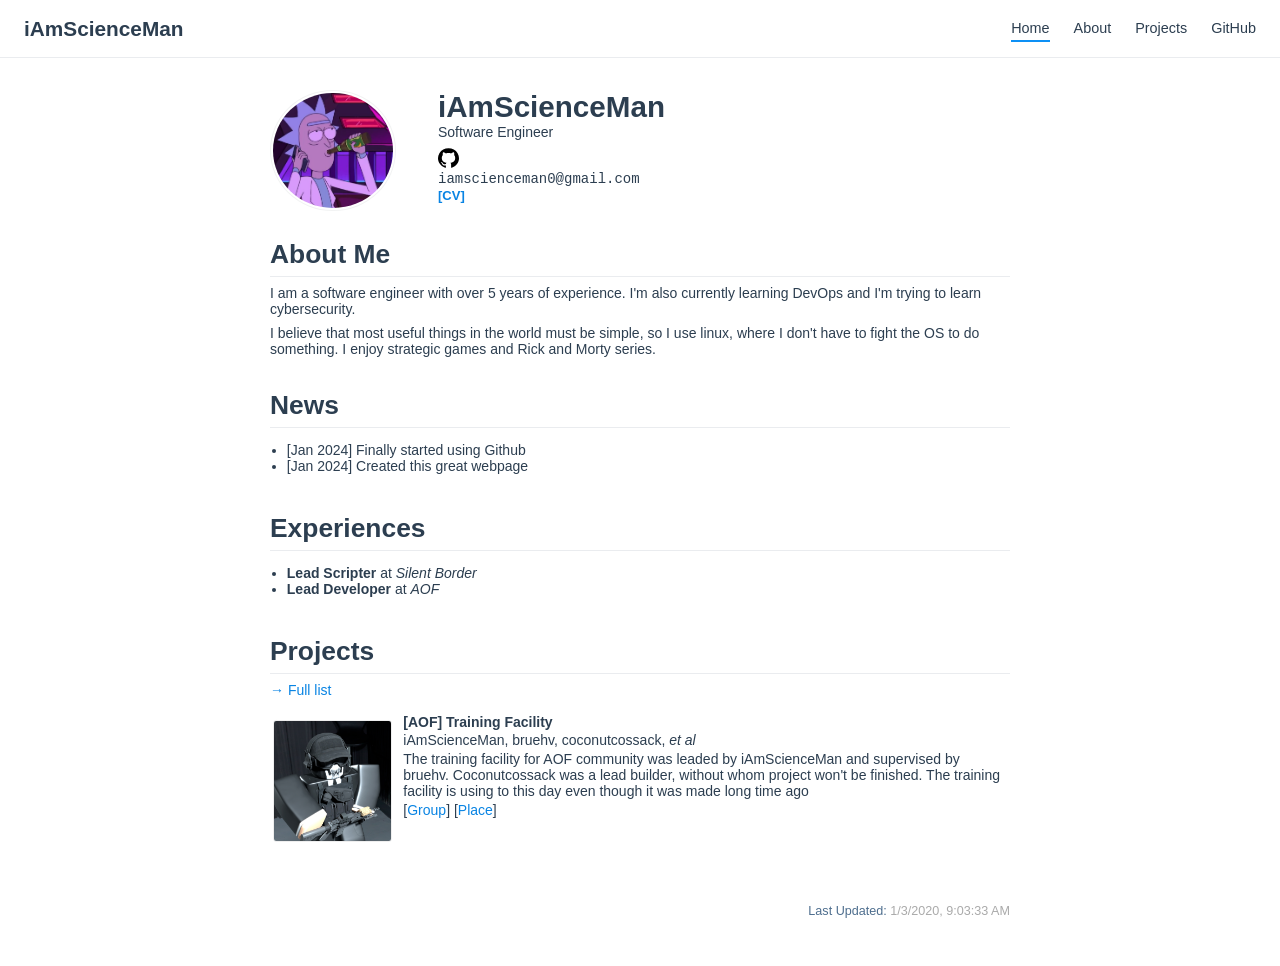
==== commit 0a6f735a: "Rebuilt with new config" ====
--- a/index.html
+++ b/index.html
@@ -3,22 +3,22 @@
   <head>
     <meta charset="utf-8">
     <meta name="viewport" content="width=device-width,initial-scale=1">
-    <title>Harry Potter</title>
-    <meta name="description" content="The description of the site.">
+    <title>iAmScienceMan</title>
+    <meta name="description" content="A bio of a person iAmScienceMan.">
     <link rel="icon" href="/logo.png">
     
-    <link rel="preload" href="/assets/css/0.styles.489d24ff.css" as="style"><link rel="preload" href="/assets/js/app.c27ac632.js" as="script"><link rel="preload" href="/assets/js/2.44b6f98c.js" as="script"><link rel="preload" href="/assets/js/7.44710954.js" as="script"><link rel="preload" href="/assets/js/4.9dccd740.js" as="script"><link rel="preload" href="/assets/js/5.54adec9b.js" as="script"><link rel="prefetch" href="/assets/js/10.23a08a59.js"><link rel="prefetch" href="/assets/js/11.86bde3cb.js"><link rel="prefetch" href="/assets/js/12.1cc61df9.js"><link rel="prefetch" href="/assets/js/13.15b92f90.js"><link rel="prefetch" href="/assets/js/14.c69fb700.js"><link rel="prefetch" href="/assets/js/15.127d79de.js"><link rel="prefetch" href="/assets/js/16.cf9fee51.js"><link rel="prefetch" href="/assets/js/3.06951db2.js"><link rel="prefetch" href="/assets/js/6.67793f9c.js"><link rel="prefetch" href="/assets/js/8.b4c8020c.js"><link rel="prefetch" href="/assets/js/9.cc37005e.js">
-    <link rel="stylesheet" href="/assets/css/0.styles.489d24ff.css">
+    <link rel="preload" href="/assets/css/0.styles.a325ec8f.css" as="style"><link rel="preload" href="/assets/js/app.85076e78.js" as="script"><link rel="preload" href="/assets/js/2.02723186.js" as="script"><link rel="preload" href="/assets/js/7.cd062060.js" as="script"><link rel="preload" href="/assets/js/4.12620a37.js" as="script"><link rel="preload" href="/assets/js/5.dd6d1e49.js" as="script"><link rel="prefetch" href="/assets/js/10.7c19f734.js"><link rel="prefetch" href="/assets/js/3.d22160eb.js"><link rel="prefetch" href="/assets/js/6.289e1545.js"><link rel="prefetch" href="/assets/js/8.dc2b280e.js"><link rel="prefetch" href="/assets/js/9.9c1d2732.js">
+    <link rel="stylesheet" href="/assets/css/0.styles.a325ec8f.css">
   </head>
   <body>
-    <div id="app" data-server-rendered="true"><div class="theme-container no-sidebar home-page"><header class="navbar"><div class="sidebar-button"><svg xmlns="http://www.w3.org/2000/svg" aria-hidden="true" role="img" viewBox="0 0 448 512" class="icon"><path fill="currentColor" d="M436 124H12c-6.627 0-12-5.373-12-12V80c0-6.627 5.373-12 12-12h424c6.627 0 12 5.373 12 12v32c0 6.627-5.373 12-12 12zm0 160H12c-6.627 0-12-5.373-12-12v-32c0-6.627 5.373-12 12-12h424c6.627 0 12 5.373 12 12v32c0 6.627-5.373 12-12 12zm0 160H12c-6.627 0-12-5.373-12-12v-32c0-6.627 5.373-12 12-12h424c6.627 0 12 5.373 12 12v32c0 6.627-5.373 12-12 12z"></path></svg></div> <a href="/" class="home-link router-link-exact-active router-link-active"><!----> <span class="site-name">Harry Potter</span></a> <div class="links"><!----> <nav class="nav-links can-hide"><div class="nav-item"><a href="/" class="nav-link router-link-exact-active router-link-active">Home</a></div><div class="nav-item"><a href="/about/" class="nav-link">About</a></div><div class="nav-item"><a href="/projects/" class="nav-link">Projects</a></div><div class="nav-item"><a href="/guide/" class="nav-link">Guide</a></div><div class="nav-item"><a href="https://github.com/mtobeiyf/vuepress-homepage" target="_blank" rel="noopener noreferrer" class="nav-link external">
+    <div id="app" data-server-rendered="true"><div class="theme-container no-sidebar home-page"><header class="navbar"><div class="sidebar-button"><svg xmlns="http://www.w3.org/2000/svg" aria-hidden="true" role="img" viewBox="0 0 448 512" class="icon"><path fill="currentColor" d="M436 124H12c-6.627 0-12-5.373-12-12V80c0-6.627 5.373-12 12-12h424c6.627 0 12 5.373 12 12v32c0 6.627-5.373 12-12 12zm0 160H12c-6.627 0-12-5.373-12-12v-32c0-6.627 5.373-12 12-12h424c6.627 0 12 5.373 12 12v32c0 6.627-5.373 12-12 12zm0 160H12c-6.627 0-12-5.373-12-12v-32c0-6.627 5.373-12 12-12h424c6.627 0 12 5.373 12 12v32c0 6.627-5.373 12-12 12z"></path></svg></div> <a href="/" class="home-link router-link-exact-active router-link-active"><!----> <span class="site-name">iAmScienceMan</span></a> <div class="links"><!----> <nav class="nav-links can-hide"><div class="nav-item"><a href="/" class="nav-link router-link-exact-active router-link-active">Home</a></div><div class="nav-item"><a href="/about/" class="nav-link">About</a></div><div class="nav-item"><a href="/projects/" class="nav-link">Projects</a></div><div class="nav-item"><a href="https://github.com/iAmScienceMan" target="_blank" rel="noopener noreferrer" class="nav-link external">
   GitHub
-  <svg xmlns="http://www.w3.org/2000/svg" aria-hidden="true" x="0px" y="0px" viewBox="0 0 100 100" width="15" height="15" class="icon outbound"><path fill="currentColor" d="M18.8,85.1h56l0,0c2.2,0,4-1.8,4-4v-32h-8v28h-48v-48h28v-8h-32l0,0c-2.2,0-4,1.8-4,4v56C14.8,83.3,16.6,85.1,18.8,85.1z"></path> <polygon fill="currentColor" points="45.7,48.7 51.3,54.3 77.2,28.5 77.2,37.2 85.2,37.2 85.2,14.9 62.8,14.9 62.8,22.9 71.5,22.9"></polygon></svg></a></div> <!----></nav></div></header> <div class="sidebar-mask"></div> <aside class="sidebar"><nav class="nav-links"><div class="nav-item"><a href="/" class="nav-link router-link-exact-active router-link-active">Home</a></div><div class="nav-item"><a href="/about/" class="nav-link">About</a></div><div class="nav-item"><a href="/projects/" class="nav-link">Projects</a></div><div class="nav-item"><a href="/guide/" class="nav-link">Guide</a></div><div class="nav-item"><a href="https://github.com/mtobeiyf/vuepress-homepage" target="_blank" rel="noopener noreferrer" class="nav-link external">
+  <svg xmlns="http://www.w3.org/2000/svg" aria-hidden="true" x="0px" y="0px" viewBox="0 0 100 100" width="15" height="15" class="icon outbound"><path fill="currentColor" d="M18.8,85.1h56l0,0c2.2,0,4-1.8,4-4v-32h-8v28h-48v-48h28v-8h-32l0,0c-2.2,0-4,1.8-4,4v56C14.8,83.3,16.6,85.1,18.8,85.1z"></path> <polygon fill="currentColor" points="45.7,48.7 51.3,54.3 77.2,28.5 77.2,37.2 85.2,37.2 85.2,14.9 62.8,14.9 62.8,22.9 71.5,22.9"></polygon></svg></a></div> <!----></nav></div></header> <div class="sidebar-mask"></div> <aside class="sidebar"><nav class="nav-links"><div class="nav-item"><a href="/" class="nav-link router-link-exact-active router-link-active">Home</a></div><div class="nav-item"><a href="/about/" class="nav-link">About</a></div><div class="nav-item"><a href="/projects/" class="nav-link">Projects</a></div><div class="nav-item"><a href="https://github.com/iAmScienceMan" target="_blank" rel="noopener noreferrer" class="nav-link external">
   GitHub
   <svg xmlns="http://www.w3.org/2000/svg" aria-hidden="true" x="0px" y="0px" viewBox="0 0 100 100" width="15" height="15" class="icon outbound"><path fill="currentColor" d="M18.8,85.1h56l0,0c2.2,0,4-1.8,4-4v-32h-8v28h-48v-48h28v-8h-32l0,0c-2.2,0-4,1.8-4,4v56C14.8,83.3,16.6,85.1,18.8,85.1z"></path> <polygon fill="currentColor" points="45.7,48.7 51.3,54.3 77.2,28.5 77.2,37.2 85.2,37.2 85.2,14.9 62.8,14.9 62.8,22.9 71.5,22.9"></polygon></svg></a></div> <!----></nav>  <!----> </aside> <main class="page"> <div class="theme-default-content content__default"><div class="profile"><div class="image"><img src="/profile.jpg" alt></div> <div class="info"><div class="name">
-      Harry Potter
-    </div> <div class="bio"><p>Student at Hogwarts School</p></div> <div class="socials"><div><a href="https://github.com/mtobeiyf" target="_blank"><img src="/icons/github.svg" alt="github" title="github"></a></div><div><a href="https://www.linkedin.com" target="_blank"><img src="/icons/linkedin-mono.svg" alt="linkedin" title="linkedin"></a></div><div><a href="https://www.instagram.com" target="_blank"><img src="/icons/instagram-mono.svg" alt="instagram" title="instagram"></a></div></div> <div class="contact"><div title="Contact me" class="email">harry (at) hogwarts (dot) edu</div></div> <div><a target="_blank" href="https://en.wikipedia.org/wiki/Harry_Potter" title="Download my CV in PDF"><font size="2em" color=""><b>[CV]</b></font></a></div></div></div> <h2 id="about-me">About Me</h2> <p>I attended <a href="https://en.wikipedia.org/wiki/Hogwarts" target="_blank" rel="noopener noreferrer">Hogwarts School of Witchcraft and Wizardry<svg xmlns="http://www.w3.org/2000/svg" aria-hidden="true" x="0px" y="0px" viewBox="0 0 100 100" width="15" height="15" class="icon outbound"><path fill="currentColor" d="M18.8,85.1h56l0,0c2.2,0,4-1.8,4-4v-32h-8v28h-48v-48h28v-8h-32l0,0c-2.2,0-4,1.8-4,4v56C14.8,83.3,16.6,85.1,18.8,85.1z"></path> <polygon fill="currentColor" points="45.7,48.7 51.3,54.3 77.2,28.5 77.2,37.2 85.2,37.2 85.2,14.9 62.8,14.9 62.8,22.9 71.5,22.9"></polygon></svg></a> to study witchcraft, supervised by <strong>Dumbledore</strong> and other professors.</p> <p>I'm trying my best to battle with Lord Voldemort, the evil Wizard that we all fear. My research area includes Defence Against the Dark Arts and other magic. 💫</p> <h2 id="news">News</h2> <ul><li>[Sept 1991] Attended Hogwarts</li> <li>[July 1980] Born in Godric's Hollow, West Country, England, Great Britain</li></ul> <h2 id="education-experiences">Education &amp; Experiences</h2> <ul><li><strong>Hogwarts School of Witchcraft and Wizardry</strong> <br>
-Sept 1991 - 1997</li></ul> <h2 id="projects">Projects</h2> <p><a href="/projects/">→ Full list</a></p> <div class="md-card"><div class="card-image"><img src="/projects/1.png" alt></div> <div class="card-content"><p><strong>The Making of Harry Potter's Wand</strong></p> <p>Harry P., Hermione G., <em>et al</em></p> <p>Harry's wand was broken in 1997, but was repaired by him after the 1998 Battle of Hogwarts. Usually the repair of a wand is impossible, but with the use of the Elder Wand it was achievable.</p> <p>[<a href="https://www.google.com" target="_blank" rel="noopener noreferrer">PDF<svg xmlns="http://www.w3.org/2000/svg" aria-hidden="true" x="0px" y="0px" viewBox="0 0 100 100" width="15" height="15" class="icon outbound"><path fill="currentColor" d="M18.8,85.1h56l0,0c2.2,0,4-1.8,4-4v-32h-8v28h-48v-48h28v-8h-32l0,0c-2.2,0-4,1.8-4,4v56C14.8,83.3,16.6,85.1,18.8,85.1z"></path> <polygon fill="currentColor" points="45.7,48.7 51.3,54.3 77.2,28.5 77.2,37.2 85.2,37.2 85.2,14.9 62.8,14.9 62.8,22.9 71.5,22.9"></polygon></svg></a>] [<a href="https://arxiv.org" target="_blank" rel="noopener noreferrer">arXiv<svg xmlns="http://www.w3.org/2000/svg" aria-hidden="true" x="0px" y="0px" viewBox="0 0 100 100" width="15" height="15" class="icon outbound"><path fill="currentColor" d="M18.8,85.1h56l0,0c2.2,0,4-1.8,4-4v-32h-8v28h-48v-48h28v-8h-32l0,0c-2.2,0-4,1.8-4,4v56C14.8,83.3,16.6,85.1,18.8,85.1z"></path> <polygon fill="currentColor" points="45.7,48.7 51.3,54.3 77.2,28.5 77.2,37.2 85.2,37.2 85.2,14.9 62.8,14.9 62.8,22.9 71.5,22.9"></polygon></svg></a>]</p></div></div> <div class="md-card"><!----> <div class="card-content"><p><strong>Harry Potter and the Deathly Hallows</strong></p> <p>In the epilogue of Deathly Hallows, which is set 19 years after Voldemort's death, Harry and Ginny are a couple and have three children: James Sirius Potter, who has already been at Hogwarts for at least one year, Albus Severus Potter, who is starting his first year there, and Lily Luna Potter, who is two years away from her first year at the school.</p> <p>[<a href="https://www.google.com" target="_blank" rel="noopener noreferrer">Link<svg xmlns="http://www.w3.org/2000/svg" aria-hidden="true" x="0px" y="0px" viewBox="0 0 100 100" width="15" height="15" class="icon outbound"><path fill="currentColor" d="M18.8,85.1h56l0,0c2.2,0,4-1.8,4-4v-32h-8v28h-48v-48h28v-8h-32l0,0c-2.2,0-4,1.8-4,4v56C14.8,83.3,16.6,85.1,18.8,85.1z"></path> <polygon fill="currentColor" points="45.7,48.7 51.3,54.3 77.2,28.5 77.2,37.2 85.2,37.2 85.2,14.9 62.8,14.9 62.8,22.9 71.5,22.9"></polygon></svg></a>]</p></div></div> <h2 id="awards-honors">Awards &amp; Honors</h2> <h3 id="contests">Contests</h3> <ul><li>First place in <strong>The Hogwarts House Cup</strong></li></ul></div> <footer class="page-edit"><!----> <div class="last-updated"><span class="prefix">Last Updated:</span> <span class="time">1/3/2020, 9:03:33 AM</span></div></footer> <!----> </main></div><div class="global-ui"></div></div>
-    <script src="/assets/js/app.c27ac632.js" defer></script><script src="/assets/js/2.44b6f98c.js" defer></script><script src="/assets/js/7.44710954.js" defer></script><script src="/assets/js/4.9dccd740.js" defer></script><script src="/assets/js/5.54adec9b.js" defer></script>
+      iAmScienceMan
+    </div> <div class="bio"><p>Software Engineer</p></div> <div class="socials"><div><a href="https://github.com/iAmScienceMan" target="_blank"><img src="/icons/github.svg" alt="github" title="github"></a></div></div> <div class="contact"><div title="Contact me" class="email">iamscienceman0@gmail.com</div></div> <div><a target="_blank" href="https://github.com/iAmScienceMan" title="Download my CV in PDF"><font size="2em" color=""><b>[CV]</b></font></a></div></div></div> <h2 id="about-me">About Me</h2> <p>I am a software engineer with over 5 years of experience. I'm also currently learning DevOps and I'm trying to learn cybersecurity.</p> <p>I believe that most useful things in the world must be simple, so I use linux, where I don't have to fight the OS to do something.
+I enjoy strategic games and Rick and Morty series.</p> <h2 id="news">News</h2> <ul><li>[Jan 2024] Finally started using Github</li> <li>[Jan 2024] Created this great webpage</li></ul> <h2 id="experiences">Experiences</h2> <ul><li><strong>Lead Scripter</strong> at <em>Silent Border</em> <br></li> <li><strong>Lead Developer</strong> at <em>AOF</em> <br></li></ul> <h2 id="projects">Projects</h2> <p><a href="/projects/">→ Full list</a></p> <div class="md-card"><div class="card-image"><img src="/projects/1.png" alt></div> <div class="card-content"><p><strong>[AOF] Training Facility</strong></p> <p>iAmScienceMan, bruehv, coconutcossack, <em>et al</em></p> <p>The training facility for AOF community was leaded by iAmScienceMan and supervised by bruehv. Coconutcossack was a lead builder, without whom project won't be finished. The training facility is using to this day even though it was made long time ago</p> <p>[<a href="https://www.roblox.com/groups/12927287/Anti-Oder-Forces#!/about" target="_blank" rel="noopener noreferrer">Group<svg xmlns="http://www.w3.org/2000/svg" aria-hidden="true" x="0px" y="0px" viewBox="0 0 100 100" width="15" height="15" class="icon outbound"><path fill="currentColor" d="M18.8,85.1h56l0,0c2.2,0,4-1.8,4-4v-32h-8v28h-48v-48h28v-8h-32l0,0c-2.2,0-4,1.8-4,4v56C14.8,83.3,16.6,85.1,18.8,85.1z"></path> <polygon fill="currentColor" points="45.7,48.7 51.3,54.3 77.2,28.5 77.2,37.2 85.2,37.2 85.2,14.9 62.8,14.9 62.8,22.9 71.5,22.9"></polygon></svg></a>] [<a href="https://www.roblox.com/games/9436145534/AOF-Training-Facility" target="_blank" rel="noopener noreferrer">Place<svg xmlns="http://www.w3.org/2000/svg" aria-hidden="true" x="0px" y="0px" viewBox="0 0 100 100" width="15" height="15" class="icon outbound"><path fill="currentColor" d="M18.8,85.1h56l0,0c2.2,0,4-1.8,4-4v-32h-8v28h-48v-48h28v-8h-32l0,0c-2.2,0-4,1.8-4,4v56C14.8,83.3,16.6,85.1,18.8,85.1z"></path> <polygon fill="currentColor" points="45.7,48.7 51.3,54.3 77.2,28.5 77.2,37.2 85.2,37.2 85.2,14.9 62.8,14.9 62.8,22.9 71.5,22.9"></polygon></svg></a>]</p></div></div></div> <footer class="page-edit"><!----> <div class="last-updated"><span class="prefix">Last Updated:</span> <span class="time">1/3/2020, 9:03:33 AM</span></div></footer> <!----> </main></div><div class="global-ui"></div></div>
+    <script src="/assets/js/app.85076e78.js" defer></script><script src="/assets/js/2.02723186.js" defer></script><script src="/assets/js/7.cd062060.js" defer></script><script src="/assets/js/4.12620a37.js" defer></script><script src="/assets/js/5.dd6d1e49.js" defer></script>
   </body>
 </html>
--- a/assets/css/0.styles.a325ec8f.css
+++ b/assets/css/0.styles.a325ec8f.css
@@ -0,0 +1 @@
+#nprogress{pointer-events:none}#nprogress .bar{background:#0984e3;position:fixed;z-index:1031;top:0;left:0;width:100%;height:2px}#nprogress .peg{display:block;position:absolute;right:0;width:100px;height:100%;box-shadow:0 0 10px #0984e3,0 0 5px #0984e3;opacity:1;-webkit-transform:rotate(3deg) translateY(-4px);transform:rotate(3deg) translateY(-4px)}#nprogress .spinner{display:block;position:fixed;z-index:1031;top:15px;right:15px}#nprogress .spinner-icon{width:18px;height:18px;box-sizing:border-box;border-color:#0984e3 transparent transparent #0984e3;border-style:solid;border-width:2px;border-radius:50%;-webkit-animation:nprogress-spinner .4s linear infinite;animation:nprogress-spinner .4s linear infinite}.nprogress-custom-parent{overflow:hidden;position:relative}.nprogress-custom-parent #nprogress .bar,.nprogress-custom-parent #nprogress .spinner{position:absolute}@-webkit-keyframes nprogress-spinner{0%{-webkit-transform:rotate(0deg);transform:rotate(0deg)}to{-webkit-transform:rotate(1turn);transform:rotate(1turn)}}@keyframes nprogress-spinner{0%{-webkit-transform:rotate(0deg);transform:rotate(0deg)}to{-webkit-transform:rotate(1turn);transform:rotate(1turn)}}.icon.outbound{color:#aaa;display:inline-block;vertical-align:middle;position:relative;top:-1px}.home{padding:3.6rem 2rem 0;max-width:960px;margin:0 auto;display:block}.home .hero{text-align:center}.home .hero img{max-width:100%;max-height:280px;display:block;margin:3rem auto 1.5rem}.home .hero h1{font-size:3rem}.home .hero .action,.home .hero .description,.home .hero h1{margin:1.8rem auto}.home .hero .description{max-width:35rem;font-size:1.6rem;line-height:1.3;color:#6a8bad}.home .hero .action-button{display:inline-block;font-size:1.2rem;color:#fff;background-color:#0984e3;padding:.8rem 1.6rem;border-radius:4px;-webkit-transition:background-color .1s ease;transition:background-color .1s ease;box-sizing:border-box;border-bottom:1px solid #0877cc}.home .hero .action-button:hover{background-color:#1292f6}.home .features{border-top:1px solid #eaecef;padding:1.2rem 0;margin-top:2.5rem;display:-webkit-box;display:flex;flex-wrap:wrap;-webkit-box-align:start;align-items:flex-start;align-content:stretch;-webkit-box-pack:justify;justify-content:space-between}.home .feature{-webkit-box-flex:1;flex-grow:1;flex-basis:30%;max-width:30%}.home .feature h2{font-size:1.4rem;font-weight:500;border-bottom:none;padding-bottom:0;color:#3a5169}.home .feature p{color:#4e6e8e}.home .footer{padding:2.5rem;border-top:1px solid #eaecef;text-align:center;color:#4e6e8e}@media (max-width:719px){.home .features{-webkit-box-orient:vertical;-webkit-box-direction:normal;flex-direction:column}.home .feature{max-width:100%;padding:0 2.5rem}}@media (max-width:419px){.home{padding-left:1.5rem;padding-right:1.5rem}.home .hero img{max-height:210px;margin:2rem auto 1.2rem}.home .hero h1{font-size:2rem}.home .hero .action,.home .hero .description,.home .hero h1{margin:1.2rem auto}.home .hero .description{font-size:1.2rem}.home .hero .action-button{font-size:1rem;padding:.6rem 1.2rem}.home .feature h2{font-size:1.25rem}}.search-box{display:inline-block;position:relative;margin-right:1rem}.search-box input{cursor:text;width:10rem;height:2rem;color:#4e6e8e;display:inline-block;border:1px solid #cfd4db;border-radius:2rem;font-size:.9rem;line-height:2rem;padding:0 .5rem 0 2rem;outline:none;-webkit-transition:all .2s ease;transition:all .2s ease;background:#fff url(/assets/img/search.83621669.svg) .6rem .5rem no-repeat;background-size:1rem}.search-box input:focus{cursor:auto;border-color:#0984e3}.search-box .suggestions{background:#fff;width:20rem;position:absolute;top:1.5rem;border:1px solid #cfd4db;border-radius:6px;padding:.4rem;list-style-type:none}.search-box .suggestions.align-right{right:0}.search-box .suggestion{line-height:1.4;padding:.4rem .6rem;border-radius:4px;cursor:pointer}.search-box .suggestion a{white-space:normal;color:#5d82a6}.search-box .suggestion a .page-title{font-weight:600}.search-box .suggestion a .header{font-size:.9em;margin-left:.25em}.search-box .suggestion.focused{background-color:#f3f4f5}.search-box .suggestion.focused a{color:#0984e3}@media (max-width:959px){.search-box input{cursor:pointer;width:0;border-color:transparent;position:relative}.search-box input:focus{cursor:text;left:0;width:10rem}}@media (-ms-high-contrast:none){.search-box input{height:2rem}}@media (max-width:959px) and (min-width:719px){.search-box .suggestions{left:0}}@media (max-width:719px){.search-box{margin-right:0}.search-box input{left:1rem}.search-box .suggestions{right:0}}@media (max-width:419px){.search-box .suggestions{width:calc(100vw - 4rem)}.search-box input:focus{width:8rem}}.sidebar-button{cursor:pointer;display:none;width:1.25rem;height:1.25rem;position:absolute;padding:.6rem;top:.6rem;left:1rem}.sidebar-button .icon{display:block;width:1.25rem;height:1.25rem}@media (max-width:719px){.sidebar-button{display:block}}.dropdown-enter,.dropdown-leave-to{height:0!important}.dropdown-wrapper{cursor:pointer}.dropdown-wrapper .dropdown-title{display:block;font-size:.9rem;font-family:inherit;cursor:inherit;padding:inherit;line-height:1.4rem;background:transparent;border:none;font-weight:500;color:#2c3e50}.dropdown-wrapper .dropdown-title:hover{border-color:transparent}.dropdown-wrapper .dropdown-title .arrow{vertical-align:middle;margin-top:-1px;margin-left:.4rem}.dropdown-wrapper .nav-dropdown .dropdown-item{color:inherit;line-height:1.7rem}.dropdown-wrapper .nav-dropdown .dropdown-item h4{margin:.45rem 0 0;border-top:1px solid #eee;padding:.45rem 1.5rem 0 1.25rem}.dropdown-wrapper .nav-dropdown .dropdown-item .dropdown-subitem-wrapper{padding:0;list-style:none}.dropdown-wrapper .nav-dropdown .dropdown-item .dropdown-subitem-wrapper .dropdown-subitem{font-size:.9em}.dropdown-wrapper .nav-dropdown .dropdown-item a{display:block;line-height:1.7rem;position:relative;border-bottom:none;font-weight:400;margin-bottom:0;padding:0 1.5rem 0 1.25rem}.dropdown-wrapper .nav-dropdown .dropdown-item a.router-link-active,.dropdown-wrapper .nav-dropdown .dropdown-item a:hover{color:#0984e3}.dropdown-wrapper .nav-dropdown .dropdown-item a.router-link-active:after{content:"";width:0;height:0;border-left:5px solid #0984e3;border-top:3px solid transparent;border-bottom:3px solid transparent;position:absolute;top:calc(50% - 2px);left:9px}.dropdown-wrapper .nav-dropdown .dropdown-item:first-child h4{margin-top:0;padding-top:0;border-top:0}@media (max-width:719px){.dropdown-wrapper.open .dropdown-title{margin-bottom:.5rem}.dropdown-wrapper .dropdown-title{font-weight:600;font-size:inherit}.dropdown-wrapper .dropdown-title:hover{color:#0984e3}.dropdown-wrapper .nav-dropdown{-webkit-transition:height .1s ease-out;transition:height .1s ease-out;overflow:hidden}.dropdown-wrapper .nav-dropdown .dropdown-item h4{border-top:0;margin-top:0;padding-top:0}.dropdown-wrapper .nav-dropdown .dropdown-item>a,.dropdown-wrapper .nav-dropdown .dropdown-item h4{font-size:15px;line-height:2rem}.dropdown-wrapper .nav-dropdown .dropdown-item .dropdown-subitem{font-size:14px;padding-left:1rem}}@media (min-width:719px){.dropdown-wrapper{height:1.8rem}.dropdown-wrapper.open .nav-dropdown,.dropdown-wrapper:hover .nav-dropdown{display:block!important}.dropdown-wrapper.open:blur{display:none}.dropdown-wrapper .dropdown-title .arrow{border-left:4px solid transparent;border-right:4px solid transparent;border-top:6px solid #ccc;border-bottom:0}.dropdown-wrapper .nav-dropdown{display:none;height:auto!important;box-sizing:border-box;max-height:calc(100vh - 2.7rem);overflow-y:auto;position:absolute;top:100%;right:0;background-color:#fff;padding:.6rem 0;border:1px solid;border-color:#ddd #ddd #ccc;text-align:left;border-radius:.25rem;white-space:nowrap;margin:0}}.nav-links{display:inline-block}.nav-links a{line-height:1.4rem;color:inherit}.nav-links a.router-link-active,.nav-links a:hover{color:#0984e3}.nav-links .nav-item{position:relative;display:inline-block;margin-left:1.5rem;line-height:2rem}.nav-links .nav-item:first-child{margin-left:0}.nav-links .repo-link{margin-left:1.5rem}@media (max-width:719px){.nav-links .nav-item,.nav-links .repo-link{margin-left:0}}@media (min-width:719px){.nav-links a.router-link-active,.nav-links a:hover{color:#2c3e50}.nav-item>a:not(.external).router-link-active,.nav-item>a:not(.external):hover{margin-bottom:-2px;border-bottom:2px solid #0d90f5}}.navbar{padding:.7rem 1.5rem;line-height:2.2rem}.navbar a,.navbar img,.navbar span{display:inline-block}.navbar .logo{height:2.2rem;min-width:2.2rem;margin-right:.8rem;vertical-align:top}.navbar .site-name{font-size:1.3rem;font-weight:600;color:#2c3e50;position:relative}.navbar .links{padding-left:1.5rem;box-sizing:border-box;background-color:#fff;white-space:nowrap;font-size:.9rem;position:absolute;right:1.5rem;top:.7rem;display:-webkit-box;display:flex}.navbar .links .search-box{-webkit-box-flex:0;flex:0 0 auto;vertical-align:top}@media (max-width:719px){.navbar{padding-left:4rem}.navbar .can-hide{display:none}.navbar .links{padding-left:1.5rem}.navbar .site-name{width:calc(100vw - 9.4rem);overflow:hidden;white-space:nowrap;text-overflow:ellipsis}}.page-edit{max-width:740px;margin:0 auto;padding:2rem 2.5rem}@media (max-width:959px){.page-edit{padding:2rem}}@media (max-width:419px){.page-edit{padding:1.5rem}}.page-edit{padding-top:1rem;padding-bottom:1rem;overflow:auto}.page-edit .edit-link{display:inline-block}.page-edit .edit-link a{color:#4e6e8e;margin-right:.25rem}.page-edit .last-updated{float:right;font-size:.9em}.page-edit .last-updated .prefix{font-weight:500;color:#4e6e8e}.page-edit .last-updated .time{font-weight:400;color:#aaa}@media (max-width:719px){.page-edit .edit-link{margin-bottom:.5rem}.page-edit .last-updated{font-size:.8em;float:none;text-align:left}}.page-nav{max-width:740px;margin:0 auto;padding:2rem 2.5rem}@media (max-width:959px){.page-nav{padding:2rem}}@media (max-width:419px){.page-nav{padding:1.5rem}}.page-nav{padding-top:1rem;padding-bottom:0}.page-nav .inner{min-height:2rem;margin-top:0;border-top:1px solid #eaecef;padding-top:1rem;overflow:auto}.page-nav .next{float:right}.page{padding-bottom:2rem;display:block}.sidebar-group .sidebar-group{padding-left:.5em}.sidebar-group:not(.collapsable) .sidebar-heading:not(.clickable){cursor:auto;color:inherit}.sidebar-group.is-sub-group{padding-left:0}.sidebar-group.is-sub-group>.sidebar-heading{font-size:.95em;line-height:1.4;font-weight:400;padding-left:2rem}.sidebar-group.is-sub-group>.sidebar-heading:not(.clickable){opacity:.5}.sidebar-group.is-sub-group>.sidebar-group-items{padding-left:1rem}.sidebar-group.is-sub-group>.sidebar-group-items>li>.sidebar-link{font-size:.95em;border-left:none}.sidebar-group.depth-2>.sidebar-heading{border-left:none}.sidebar-heading{color:#2c3e50;-webkit-transition:color .15s ease;transition:color .15s ease;cursor:pointer;font-size:1.1em;font-weight:700;padding:.35rem 1.5rem .35rem 1.25rem;width:100%;box-sizing:border-box;margin:0;border-left:.25rem solid transparent}.sidebar-heading.open,.sidebar-heading:hover{color:inherit}.sidebar-heading .arrow{position:relative;top:-.12em;left:.5em}.sidebar-heading.clickable.active{font-weight:600;color:#0984e3;border-left-color:#0984e3}.sidebar-heading.clickable:hover{color:#0984e3}.sidebar-group-items{-webkit-transition:height .1s ease-out;transition:height .1s ease-out;font-size:.95em;overflow:hidden}.sidebar .sidebar-sub-headers{padding-left:1rem;font-size:.95em}a.sidebar-link{font-size:1em;font-weight:400;display:inline-block;color:#2c3e50;border-left:.25rem solid transparent;padding:.35rem 1rem .35rem 1.25rem;line-height:1.4;width:100%;box-sizing:border-box}a.sidebar-link:hover{color:#0984e3}a.sidebar-link.active{font-weight:600;color:#0984e3;border-left-color:#0984e3}.sidebar-group a.sidebar-link{padding-left:2rem}.sidebar-sub-headers a.sidebar-link{padding-top:.25rem;padding-bottom:.25rem;border-left:none}.sidebar-sub-headers a.sidebar-link.active{font-weight:500}.sidebar ul{padding:0;margin:0;list-style-type:none}.sidebar a{display:inline-block}.sidebar .nav-links{display:none;border-bottom:1px solid #eaecef;padding:.5rem 0 .75rem}.sidebar .nav-links a{font-weight:600}.sidebar .nav-links .nav-item,.sidebar .nav-links .repo-link{display:block;line-height:1.25rem;font-size:1.1em;padding:.5rem 0 .5rem 1.5rem}.sidebar>.sidebar-links{padding:1.5rem 0}.sidebar>.sidebar-links>li>a.sidebar-link{font-size:1.1em;line-height:1.7;font-weight:700}.sidebar>.sidebar-links>li:not(:first-child){margin-top:.75rem}@media (max-width:719px){.sidebar .nav-links{display:block}.sidebar .nav-links .dropdown-wrapper .nav-dropdown .dropdown-item a.router-link-active:after{top:calc(1rem - 2px)}.sidebar>.sidebar-links{padding:1rem 0}}.theme-container.home-page .page{font-size:14px;font-family:lucida grande,lucida sans unicode,lucida,Helvetica Neue,Helvetica,Arial,sans-serif}.theme-container.home-page .page p{margin:0 0 .5rem}.theme-container.home-page .page ol,.theme-container.home-page .page p,.theme-container.home-page .page ul{line-height:normal}.theme-container.home-page .page a{font-weight:400}.theme-container.home-page .page .theme-default-content:not(.custom)>h2{margin-bottom:.5rem}.theme-container.home-page .page .theme-default-content:not(.custom)>h2:first-child+p{margin-top:.5rem}.theme-container.home-page .page .theme-default-content:not(.custom)>h3{padding-top:4rem}.theme-container.home-page .page .md-card{margin-top:.5em}.theme-container.home-page .page .md-card .card-image{padding:.2rem}.theme-container.home-page .page .md-card .card-image img{max-width:120px;max-height:120px}.theme-container.home-page .page .md-card .card-content p{-webkit-margin-after:.2em}@media (max-width:419px){.theme-container.home-page .page ol,.theme-container.home-page .page p,.theme-container.home-page .page ul{line-height:1.5}.theme-container.home-page .page .md-card .card-image img{width:100%;max-width:400px}}.theme-container.about-page .page{background-color:#e6ecf0;min-height:100vh}.theme-container.about-page .page .last-updated{display:none}code[class*=language-],pre[class*=language-]{color:#ccc;background:none;font-family:Consolas,Monaco,Andale Mono,Ubuntu Mono,monospace;font-size:1em;text-align:left;white-space:pre;word-spacing:normal;word-break:normal;word-wrap:normal;line-height:1.5;-moz-tab-size:4;-o-tab-size:4;tab-size:4;-webkit-hyphens:none;-ms-hyphens:none;hyphens:none}pre[class*=language-]{padding:1em;margin:.5em 0;overflow:auto}:not(pre)>code[class*=language-],pre[class*=language-]{background:#2d2d2d}:not(pre)>code[class*=language-]{padding:.1em;border-radius:.3em;white-space:normal}.token.block-comment,.token.cdata,.token.comment,.token.doctype,.token.prolog{color:#999}.token.punctuation{color:#ccc}.token.attr-name,.token.deleted,.token.namespace,.token.tag{color:#e2777a}.token.function-name{color:#6196cc}.token.boolean,.token.function,.token.number{color:#f08d49}.token.class-name,.token.constant,.token.property,.token.symbol{color:#f8c555}.token.atrule,.token.builtin,.token.important,.token.keyword,.token.selector{color:#cc99cd}.token.attr-value,.token.char,.token.regex,.token.string,.token.variable{color:#7ec699}.token.entity,.token.operator,.token.url{color:#67cdcc}.token.bold,.token.important{font-weight:700}.token.italic{font-style:italic}.token.entity{cursor:help}.token.inserted{color:green}.theme-default-content code{color:#476582;padding:.25rem .5rem;margin:0;font-size:.85em;background-color:rgba(27,31,35,.05);border-radius:3px}.theme-default-content code .token.deleted{color:#ec5975}.theme-default-content code .token.inserted{color:#0984e3}.theme-default-content pre,.theme-default-content pre[class*=language-]{line-height:1.4;padding:1.25rem 1.5rem;margin:.85rem 0;background-color:#282c34;border-radius:6px;overflow:auto}.theme-default-content pre[class*=language-] code,.theme-default-content pre code{color:#fff;padding:0;background-color:transparent;border-radius:0}div[class*=language-]{position:relative;background-color:#282c34;border-radius:6px}div[class*=language-] .highlight-lines{-webkit-user-select:none;-ms-user-select:none;user-select:none;padding-top:1.3rem;position:absolute;top:0;left:0;width:100%;line-height:1.4}div[class*=language-] .highlight-lines .highlighted{background-color:rgba(0,0,0,.66)}div[class*=language-] pre,div[class*=language-] pre[class*=language-]{background:transparent;position:relative;z-index:1}div[class*=language-]:before{position:absolute;z-index:3;top:.8em;right:1em;font-size:.75rem;color:hsla(0,0%,100%,.4)}div[class*=language-]:not(.line-numbers-mode) .line-numbers-wrapper{display:none}div[class*=language-].line-numbers-mode .highlight-lines .highlighted{position:relative}div[class*=language-].line-numbers-mode .highlight-lines .highlighted:before{content:" ";position:absolute;z-index:3;left:0;top:0;display:block;width:3.5rem;height:100%;background-color:rgba(0,0,0,.66)}div[class*=language-].line-numbers-mode pre{padding-left:4.5rem;vertical-align:middle}div[class*=language-].line-numbers-mode .line-numbers-wrapper{position:absolute;top:0;width:3.5rem;text-align:center;color:hsla(0,0%,100%,.3);padding:1.25rem 0;line-height:1.4}div[class*=language-].line-numbers-mode .line-numbers-wrapper br{-webkit-user-select:none;-ms-user-select:none;user-select:none}div[class*=language-].line-numbers-mode .line-numbers-wrapper .line-number{position:relative;z-index:4;-webkit-user-select:none;-ms-user-select:none;user-select:none;font-size:.85em}div[class*=language-].line-numbers-mode:after{content:"";position:absolute;z-index:2;top:0;left:0;width:3.5rem;height:100%;border-radius:6px 0 0 6px;border-right:1px solid rgba(0,0,0,.66);background-color:#282c34}div[class~=language-js]:before{content:"js"}div[class~=language-ts]:before{content:"ts"}div[class~=language-html]:before{content:"html"}div[class~=language-md]:before{content:"md"}div[class~=language-vue]:before{content:"vue"}div[class~=language-css]:before{content:"css"}div[class~=language-sass]:before{content:"sass"}div[class~=language-scss]:before{content:"scss"}div[class~=language-less]:before{content:"less"}div[class~=language-stylus]:before{content:"stylus"}div[class~=language-go]:before{content:"go"}div[class~=language-java]:before{content:"java"}div[class~=language-c]:before{content:"c"}div[class~=language-sh]:before{content:"sh"}div[class~=language-yaml]:before{content:"yaml"}div[class~=language-py]:before{content:"py"}div[class~=language-docker]:before{content:"docker"}div[class~=language-dockerfile]:before{content:"dockerfile"}div[class~=language-makefile]:before{content:"makefile"}div[class~=language-javascript]:before{content:"js"}div[class~=language-typescript]:before{content:"ts"}div[class~=language-markup]:before{content:"html"}div[class~=language-markdown]:before{content:"md"}div[class~=language-json]:before{content:"json"}div[class~=language-ruby]:before{content:"rb"}div[class~=language-python]:before{content:"py"}div[class~=language-bash]:before{content:"sh"}div[class~=language-php]:before{content:"php"}.custom-block .custom-block-title{font-weight:600;margin-bottom:-.4rem}.custom-block.danger,.custom-block.tip,.custom-block.warning{padding:.1rem 1.5rem;border-left-width:.5rem;border-left-style:solid;margin:1rem 0}.custom-block.tip{background-color:#f3f5f7;border-color:#42b983}.custom-block.warning{background-color:rgba(255,229,100,.3);border-color:#e7c000;color:#6b5900}.custom-block.warning .custom-block-title{color:#b29400}.custom-block.warning a{color:#2c3e50}.custom-block.danger{background-color:#ffe6e6;border-color:#c00;color:#4d0000}.custom-block.danger .custom-block-title{color:#900}.custom-block.danger a{color:#2c3e50}.arrow{display:inline-block;width:0;height:0}.arrow.up{border-bottom:6px solid #ccc}.arrow.down,.arrow.up{border-left:4px solid transparent;border-right:4px solid transparent}.arrow.down{border-top:6px solid #ccc}.arrow.right{border-left:6px solid #ccc}.arrow.left,.arrow.right{border-top:4px solid transparent;border-bottom:4px solid transparent}.arrow.left{border-right:6px solid #ccc}.theme-default-content:not(.custom){max-width:740px;margin:0 auto;padding:2rem 2.5rem}@media (max-width:959px){.theme-default-content:not(.custom){padding:2rem}}@media (max-width:419px){.theme-default-content:not(.custom){padding:1.5rem}}.table-of-contents .badge{vertical-align:middle}body,html{padding:0;margin:0;background-color:#fff}body{font-family:-apple-system,BlinkMacSystemFont,Segoe UI,Roboto,Oxygen,Ubuntu,Cantarell,Fira Sans,Droid Sans,Helvetica Neue,sans-serif;-webkit-font-smoothing:antialiased;-moz-osx-font-smoothing:grayscale;font-size:16px;color:#2c3e50}.page{padding-left:20rem}.navbar{z-index:20;right:0;height:3.6rem;background-color:#fff;box-sizing:border-box;border-bottom:1px solid #eaecef}.navbar,.sidebar-mask{position:fixed;top:0;left:0}.sidebar-mask{z-index:9;width:100vw;height:100vh;display:none}.sidebar{font-size:16px;background-color:#fff;width:20rem;position:fixed;z-index:10;margin:0;top:3.6rem;left:0;bottom:0;box-sizing:border-box;border-right:1px solid #eaecef;overflow-y:auto}.theme-default-content:not(.custom)>:first-child{margin-top:3.6rem}.theme-default-content:not(.custom) a:hover{text-decoration:underline}.theme-default-content:not(.custom) p.demo{padding:1rem 1.5rem;border:1px solid #ddd;border-radius:4px}.theme-default-content:not(.custom) img{max-width:100%}.theme-default-content.custom{padding:0;margin:0}.theme-default-content.custom img{max-width:100%}a{font-weight:500;text-decoration:none}a,p a code{color:#0984e3}p a code{font-weight:400}kbd{background:#eee;border:.15rem solid #ddd;border-bottom:.25rem solid #ddd;border-radius:.15rem;padding:0 .15em}blockquote{font-size:1rem;color:#999;border-left:.2rem solid #dfe2e5;margin:1rem 0;padding:.25rem 0 .25rem 1rem}blockquote>p{margin:0}ol,ul{padding-left:1.2em}strong{font-weight:600}h1,h2,h3,h4,h5,h6{font-weight:600;line-height:1.25}.theme-default-content:not(.custom)>h1,.theme-default-content:not(.custom)>h2,.theme-default-content:not(.custom)>h3,.theme-default-content:not(.custom)>h4,.theme-default-content:not(.custom)>h5,.theme-default-content:not(.custom)>h6{margin-top:-3.1rem;padding-top:4.6rem;margin-bottom:0}.theme-default-content:not(.custom)>h1:first-child,.theme-default-content:not(.custom)>h2:first-child,.theme-default-content:not(.custom)>h3:first-child,.theme-default-content:not(.custom)>h4:first-child,.theme-default-content:not(.custom)>h5:first-child,.theme-default-content:not(.custom)>h6:first-child{margin-top:-1.5rem;margin-bottom:1rem}.theme-default-content:not(.custom)>h1:first-child+.custom-block,.theme-default-content:not(.custom)>h1:first-child+p,.theme-default-content:not(.custom)>h1:first-child+pre,.theme-default-content:not(.custom)>h2:first-child+.custom-block,.theme-default-content:not(.custom)>h2:first-child+p,.theme-default-content:not(.custom)>h2:first-child+pre,.theme-default-content:not(.custom)>h3:first-child+.custom-block,.theme-default-content:not(.custom)>h3:first-child+p,.theme-default-content:not(.custom)>h3:first-child+pre,.theme-default-content:not(.custom)>h4:first-child+.custom-block,.theme-default-content:not(.custom)>h4:first-child+p,.theme-default-content:not(.custom)>h4:first-child+pre,.theme-default-content:not(.custom)>h5:first-child+.custom-block,.theme-default-content:not(.custom)>h5:first-child+p,.theme-default-content:not(.custom)>h5:first-child+pre,.theme-default-content:not(.custom)>h6:first-child+.custom-block,.theme-default-content:not(.custom)>h6:first-child+p,.theme-default-content:not(.custom)>h6:first-child+pre{margin-top:2rem}h1:hover .header-anchor,h2:hover .header-anchor,h3:hover .header-anchor,h4:hover .header-anchor,h5:hover .header-anchor,h6:hover .header-anchor{opacity:1}h1{font-size:2.2rem}h2{font-size:1.65rem;padding-bottom:.3rem;border-bottom:1px solid #eaecef}h3{font-size:1.35rem}a.header-anchor{font-size:.85em;float:left;margin-left:-.87em;padding-right:.23em;margin-top:.125em;opacity:0}a.header-anchor:hover{text-decoration:none}.line-number,code,kbd{font-family:source-code-pro,Menlo,Monaco,Consolas,Courier New,monospace}ol,p,ul{line-height:1.7}hr{border:0;border-top:1px solid #eaecef}table{border-collapse:collapse;margin:1rem 0;display:block;overflow-x:auto}tr{border-top:1px solid #dfe2e5}tr:nth-child(2n){background-color:#f6f8fa}td,th{border:1px solid #dfe2e5;padding:.6em 1em}.theme-container.sidebar-open .sidebar-mask{display:block}.theme-container.no-navbar .theme-default-content:not(.custom)>h1,.theme-container.no-navbar h2,.theme-container.no-navbar h3,.theme-container.no-navbar h4,.theme-container.no-navbar h5,.theme-container.no-navbar h6{margin-top:1.5rem;padding-top:0}.theme-container.no-navbar .sidebar{top:0}@media (min-width:720px){.theme-container.no-sidebar .sidebar{display:none}.theme-container.no-sidebar .page{padding-left:0}}@media (max-width:959px){.sidebar{font-size:15px;width:16.4rem}.page{padding-left:16.4rem}}@media (max-width:719px){.sidebar{top:0;padding-top:3.6rem;transform:translateX(-100%);transition:transform .2s ease}.page{padding-left:0}.theme-container.sidebar-open .sidebar{transform:translateX(0)}.theme-container.no-navbar .sidebar{padding-top:0}}@media (max-width:419px){h1{font-size:1.9rem}.theme-default-content div[class*=language-]{margin:.85rem -1.5rem;border-radius:0}}.icon.outbound{display:none}.about-card{width:100%;display:-webkit-box;display:flex;-webkit-box-orient:vertical;-webkit-box-direction:normal;flex-direction:column;-webkit-box-align:center;align-items:center}.about-card .avatar{position:relative;z-index:1}.about-card .avatar img{display:block;width:100%;height:auto;max-width:150px;border-radius:500rem}.about-card .card{max-width:600px;width:100%;position:relative;top:-75px;padding-top:75px;margin-left:auto;margin-right:auto;background:#fff;box-shadow:0 4px 8px 0 rgba(0,0,0,.2);border-radius:.3rem;text-align:center}.about-card .card .bio{padding:1em}.about-card .card .bio .head{font-weight:700;font-size:1.3em}.about-card .card .bio .info{padding-top:.5rem;font-size:1em;color:rgba(0,0,0,.4)}.about-card .card .bio .description{text-align:justify}.about-card .card .bio .description p{padding:.8em .5em 0;line-height:normal;-webkit-margin-before:0;-webkit-margin-after:0}.about-card .card .bio .description p a{font-weight:400}.about-card .card .interests{padding:1em 1.5em;border-top:1px solid rgba(34,36,38,.1)}.about-card .card .socials{border-top:1px solid rgba(34,36,38,.1);display:-webkit-box;display:flex;-webkit-box-orient:horizontal;-webkit-box-direction:normal;flex-direction:row;-webkit-box-pack:center;justify-content:center;flex-wrap:wrap}.about-card .card .socials img{width:32px;margin:1em;cursor:pointer}.about-card .card .actions{border-top:1px solid rgba(34,36,38,.1);display:-webkit-box;display:flex;-webkit-box-orient:horizontal;-webkit-box-direction:normal;flex-direction:row;-webkit-box-pack:center;justify-content:center;flex-wrap:wrap}.about-card .card .actions .button{background-color:#b53471;border:none;border-radius:.3em;color:#fff;padding:.5em 1em;margin:1em .5em;font-size:1rem;font-family:inherit;font-weight:400;text-align:center;text-decoration:none;display:inline-block;-webkit-transition-duration:.4s;transition-duration:.4s;cursor:pointer}.about-card .card .actions .button:hover{background-color:#34495e}.about-card .footer{padding:1rem;font-weight:200;font-size:1rem;text-align:center;color:#9fa9aa;margin-top:auto}.profile{display:-webkit-box;display:flex;-webkit-box-orient:horizontal;-webkit-box-direction:normal;flex-direction:row;-webkit-box-align:stretch;align-items:stretch}.profile .image{max-width:120px}.profile .image img{border-radius:50%;padding:2px;border:1px solid #f2f3f3}.profile .info{display:-webkit-box;display:flex;-webkit-box-flex:1;flex:1 1;-webkit-box-orient:vertical;-webkit-box-direction:normal;flex-direction:column;padding-left:3rem}.profile .info .name{font-size:1.85rem;font-weight:600}.profile .info .socials{display:-webkit-box;display:flex;-webkit-box-orient:horizontal;-webkit-box-direction:normal;flex-direction:row}.profile .info .socials img{width:1.3rem;margin:0 .6rem 0 0;cursor:pointer}.profile .info .socials b{margin-left:1rem}.profile .info .contact .title{font-size:1.2rem;font-weight:400}.profile .info .contact .email{font-family:Courier New,Courier,monospace}@media (max-width:419px){.profile .image{max-width:100px}}.md-card{background-color:#fff;margin-top:1em;min-height:150px;-webkit-box-orient:horizontal;-webkit-box-direction:normal;flex-direction:row;-webkit-box-align:stretch;align-items:stretch}.md-card,.md-card .card-image{display:-webkit-box;display:flex}.md-card .card-image{-webkit-box-align:center;align-items:center;padding:.5rem}.md-card .card-image img{max-width:150px;max-height:150px;height:150px;border:1px solid #eee;border-radius:.2rem;-o-object-fit:cover;object-fit:cover}.md-card .card-content{padding:.5rem;-webkit-box-flex:1;flex-grow:1}.md-card .card-content p{line-height:normal;-webkit-margin-before:0;-webkit-margin-after:.5em}.md-card .card-content blockquote{font-size:1rem}.md-card.show-border{border:1px solid #eee;border-radius:.5rem;box-shadow:0 5px 15px -5px rgba(0,0,0,.1);padding:.5rem}@media (max-width:419px){.md-card{display:-webkit-box;display:flex;-webkit-box-orient:vertical;-webkit-box-direction:normal;flex-direction:column;margin:1rem -.5rem;padding:.5rem;box-sizing:border-box}.md-card .card-image{-webkit-box-flex:1;flex-grow:1;-webkit-box-align:stretch;align-items:stretch}.md-card .card-image img{width:100%;max-width:400px}.md-card .card-content pre{margin:0;border-radius:6px}}.badge[data-v-c13ee5b0]{display:inline-block;font-size:14px;height:18px;line-height:18px;border-radius:3px;padding:0 6px;color:#fff}.badge.green[data-v-c13ee5b0],.badge.tip[data-v-c13ee5b0],.badge[data-v-c13ee5b0]{background-color:#42b983}.badge.error[data-v-c13ee5b0]{background-color:#da5961}.badge.warn[data-v-c13ee5b0],.badge.warning[data-v-c13ee5b0],.badge.yellow[data-v-c13ee5b0]{background-color:#e7c000}.badge+.badge[data-v-c13ee5b0]{margin-left:5px}
--- a/assets/css/0.styles.a325ec8f.css
+++ b/assets/css/0.styles.a325ec8f.css
@@ -0,0 +1 @@
+#nprogress{pointer-events:none}#nprogress .bar{background:#0984e3;position:fixed;z-index:1031;top:0;left:0;width:100%;height:2px}#nprogress .peg{display:block;position:absolute;right:0;width:100px;height:100%;box-shadow:0 0 10px #0984e3,0 0 5px #0984e3;opacity:1;-webkit-transform:rotate(3deg) translateY(-4px);transform:rotate(3deg) translateY(-4px)}#nprogress .spinner{display:block;position:fixed;z-index:1031;top:15px;right:15px}#nprogress .spinner-icon{width:18px;height:18px;box-sizing:border-box;border-color:#0984e3 transparent transparent #0984e3;border-style:solid;border-width:2px;border-radius:50%;-webkit-animation:nprogress-spinner .4s linear infinite;animation:nprogress-spinner .4s linear infinite}.nprogress-custom-parent{overflow:hidden;position:relative}.nprogress-custom-parent #nprogress .bar,.nprogress-custom-parent #nprogress .spinner{position:absolute}@-webkit-keyframes nprogress-spinner{0%{-webkit-transform:rotate(0deg);transform:rotate(0deg)}to{-webkit-transform:rotate(1turn);transform:rotate(1turn)}}@keyframes nprogress-spinner{0%{-webkit-transform:rotate(0deg);transform:rotate(0deg)}to{-webkit-transform:rotate(1turn);transform:rotate(1turn)}}.icon.outbound{color:#aaa;display:inline-block;vertical-align:middle;position:relative;top:-1px}.home{padding:3.6rem 2rem 0;max-width:960px;margin:0 auto;display:block}.home .hero{text-align:center}.home .hero img{max-width:100%;max-height:280px;display:block;margin:3rem auto 1.5rem}.home .hero h1{font-size:3rem}.home .hero .action,.home .hero .description,.home .hero h1{margin:1.8rem auto}.home .hero .description{max-width:35rem;font-size:1.6rem;line-height:1.3;color:#6a8bad}.home .hero .action-button{display:inline-block;font-size:1.2rem;color:#fff;background-color:#0984e3;padding:.8rem 1.6rem;border-radius:4px;-webkit-transition:background-color .1s ease;transition:background-color .1s ease;box-sizing:border-box;border-bottom:1px solid #0877cc}.home .hero .action-button:hover{background-color:#1292f6}.home .features{border-top:1px solid #eaecef;padding:1.2rem 0;margin-top:2.5rem;display:-webkit-box;display:flex;flex-wrap:wrap;-webkit-box-align:start;align-items:flex-start;align-content:stretch;-webkit-box-pack:justify;justify-content:space-between}.home .feature{-webkit-box-flex:1;flex-grow:1;flex-basis:30%;max-width:30%}.home .feature h2{font-size:1.4rem;font-weight:500;border-bottom:none;padding-bottom:0;color:#3a5169}.home .feature p{color:#4e6e8e}.home .footer{padding:2.5rem;border-top:1px solid #eaecef;text-align:center;color:#4e6e8e}@media (max-width:719px){.home .features{-webkit-box-orient:vertical;-webkit-box-direction:normal;flex-direction:column}.home .feature{max-width:100%;padding:0 2.5rem}}@media (max-width:419px){.home{padding-left:1.5rem;padding-right:1.5rem}.home .hero img{max-height:210px;margin:2rem auto 1.2rem}.home .hero h1{font-size:2rem}.home .hero .action,.home .hero .description,.home .hero h1{margin:1.2rem auto}.home .hero .description{font-size:1.2rem}.home .hero .action-button{font-size:1rem;padding:.6rem 1.2rem}.home .feature h2{font-size:1.25rem}}.search-box{display:inline-block;position:relative;margin-right:1rem}.search-box input{cursor:text;width:10rem;height:2rem;color:#4e6e8e;display:inline-block;border:1px solid #cfd4db;border-radius:2rem;font-size:.9rem;line-height:2rem;padding:0 .5rem 0 2rem;outline:none;-webkit-transition:all .2s ease;transition:all .2s ease;background:#fff url(/assets/img/search.83621669.svg) .6rem .5rem no-repeat;background-size:1rem}.search-box input:focus{cursor:auto;border-color:#0984e3}.search-box .suggestions{background:#fff;width:20rem;position:absolute;top:1.5rem;border:1px solid #cfd4db;border-radius:6px;padding:.4rem;list-style-type:none}.search-box .suggestions.align-right{right:0}.search-box .suggestion{line-height:1.4;padding:.4rem .6rem;border-radius:4px;cursor:pointer}.search-box .suggestion a{white-space:normal;color:#5d82a6}.search-box .suggestion a .page-title{font-weight:600}.search-box .suggestion a .header{font-size:.9em;margin-left:.25em}.search-box .suggestion.focused{background-color:#f3f4f5}.search-box .suggestion.focused a{color:#0984e3}@media (max-width:959px){.search-box input{cursor:pointer;width:0;border-color:transparent;position:relative}.search-box input:focus{cursor:text;left:0;width:10rem}}@media (-ms-high-contrast:none){.search-box input{height:2rem}}@media (max-width:959px) and (min-width:719px){.search-box .suggestions{left:0}}@media (max-width:719px){.search-box{margin-right:0}.search-box input{left:1rem}.search-box .suggestions{right:0}}@media (max-width:419px){.search-box .suggestions{width:calc(100vw - 4rem)}.search-box input:focus{width:8rem}}.sidebar-button{cursor:pointer;display:none;width:1.25rem;height:1.25rem;position:absolute;padding:.6rem;top:.6rem;left:1rem}.sidebar-button .icon{display:block;width:1.25rem;height:1.25rem}@media (max-width:719px){.sidebar-button{display:block}}.dropdown-enter,.dropdown-leave-to{height:0!important}.dropdown-wrapper{cursor:pointer}.dropdown-wrapper .dropdown-title{display:block;font-size:.9rem;font-family:inherit;cursor:inherit;padding:inherit;line-height:1.4rem;background:transparent;border:none;font-weight:500;color:#2c3e50}.dropdown-wrapper .dropdown-title:hover{border-color:transparent}.dropdown-wrapper .dropdown-title .arrow{vertical-align:middle;margin-top:-1px;margin-left:.4rem}.dropdown-wrapper .nav-dropdown .dropdown-item{color:inherit;line-height:1.7rem}.dropdown-wrapper .nav-dropdown .dropdown-item h4{margin:.45rem 0 0;border-top:1px solid #eee;padding:.45rem 1.5rem 0 1.25rem}.dropdown-wrapper .nav-dropdown .dropdown-item .dropdown-subitem-wrapper{padding:0;list-style:none}.dropdown-wrapper .nav-dropdown .dropdown-item .dropdown-subitem-wrapper .dropdown-subitem{font-size:.9em}.dropdown-wrapper .nav-dropdown .dropdown-item a{display:block;line-height:1.7rem;position:relative;border-bottom:none;font-weight:400;margin-bottom:0;padding:0 1.5rem 0 1.25rem}.dropdown-wrapper .nav-dropdown .dropdown-item a.router-link-active,.dropdown-wrapper .nav-dropdown .dropdown-item a:hover{color:#0984e3}.dropdown-wrapper .nav-dropdown .dropdown-item a.router-link-active:after{content:"";width:0;height:0;border-left:5px solid #0984e3;border-top:3px solid transparent;border-bottom:3px solid transparent;position:absolute;top:calc(50% - 2px);left:9px}.dropdown-wrapper .nav-dropdown .dropdown-item:first-child h4{margin-top:0;padding-top:0;border-top:0}@media (max-width:719px){.dropdown-wrapper.open .dropdown-title{margin-bottom:.5rem}.dropdown-wrapper .dropdown-title{font-weight:600;font-size:inherit}.dropdown-wrapper .dropdown-title:hover{color:#0984e3}.dropdown-wrapper .nav-dropdown{-webkit-transition:height .1s ease-out;transition:height .1s ease-out;overflow:hidden}.dropdown-wrapper .nav-dropdown .dropdown-item h4{border-top:0;margin-top:0;padding-top:0}.dropdown-wrapper .nav-dropdown .dropdown-item>a,.dropdown-wrapper .nav-dropdown .dropdown-item h4{font-size:15px;line-height:2rem}.dropdown-wrapper .nav-dropdown .dropdown-item .dropdown-subitem{font-size:14px;padding-left:1rem}}@media (min-width:719px){.dropdown-wrapper{height:1.8rem}.dropdown-wrapper.open .nav-dropdown,.dropdown-wrapper:hover .nav-dropdown{display:block!important}.dropdown-wrapper.open:blur{display:none}.dropdown-wrapper .dropdown-title .arrow{border-left:4px solid transparent;border-right:4px solid transparent;border-top:6px solid #ccc;border-bottom:0}.dropdown-wrapper .nav-dropdown{display:none;height:auto!important;box-sizing:border-box;max-height:calc(100vh - 2.7rem);overflow-y:auto;position:absolute;top:100%;right:0;background-color:#fff;padding:.6rem 0;border:1px solid;border-color:#ddd #ddd #ccc;text-align:left;border-radius:.25rem;white-space:nowrap;margin:0}}.nav-links{display:inline-block}.nav-links a{line-height:1.4rem;color:inherit}.nav-links a.router-link-active,.nav-links a:hover{color:#0984e3}.nav-links .nav-item{position:relative;display:inline-block;margin-left:1.5rem;line-height:2rem}.nav-links .nav-item:first-child{margin-left:0}.nav-links .repo-link{margin-left:1.5rem}@media (max-width:719px){.nav-links .nav-item,.nav-links .repo-link{margin-left:0}}@media (min-width:719px){.nav-links a.router-link-active,.nav-links a:hover{color:#2c3e50}.nav-item>a:not(.external).router-link-active,.nav-item>a:not(.external):hover{margin-bottom:-2px;border-bottom:2px solid #0d90f5}}.navbar{padding:.7rem 1.5rem;line-height:2.2rem}.navbar a,.navbar img,.navbar span{display:inline-block}.navbar .logo{height:2.2rem;min-width:2.2rem;margin-right:.8rem;vertical-align:top}.navbar .site-name{font-size:1.3rem;font-weight:600;color:#2c3e50;position:relative}.navbar .links{padding-left:1.5rem;box-sizing:border-box;background-color:#fff;white-space:nowrap;font-size:.9rem;position:absolute;right:1.5rem;top:.7rem;display:-webkit-box;display:flex}.navbar .links .search-box{-webkit-box-flex:0;flex:0 0 auto;vertical-align:top}@media (max-width:719px){.navbar{padding-left:4rem}.navbar .can-hide{display:none}.navbar .links{padding-left:1.5rem}.navbar .site-name{width:calc(100vw - 9.4rem);overflow:hidden;white-space:nowrap;text-overflow:ellipsis}}.page-edit{max-width:740px;margin:0 auto;padding:2rem 2.5rem}@media (max-width:959px){.page-edit{padding:2rem}}@media (max-width:419px){.page-edit{padding:1.5rem}}.page-edit{padding-top:1rem;padding-bottom:1rem;overflow:auto}.page-edit .edit-link{display:inline-block}.page-edit .edit-link a{color:#4e6e8e;margin-right:.25rem}.page-edit .last-updated{float:right;font-size:.9em}.page-edit .last-updated .prefix{font-weight:500;color:#4e6e8e}.page-edit .last-updated .time{font-weight:400;color:#aaa}@media (max-width:719px){.page-edit .edit-link{margin-bottom:.5rem}.page-edit .last-updated{font-size:.8em;float:none;text-align:left}}.page-nav{max-width:740px;margin:0 auto;padding:2rem 2.5rem}@media (max-width:959px){.page-nav{padding:2rem}}@media (max-width:419px){.page-nav{padding:1.5rem}}.page-nav{padding-top:1rem;padding-bottom:0}.page-nav .inner{min-height:2rem;margin-top:0;border-top:1px solid #eaecef;padding-top:1rem;overflow:auto}.page-nav .next{float:right}.page{padding-bottom:2rem;display:block}.sidebar-group .sidebar-group{padding-left:.5em}.sidebar-group:not(.collapsable) .sidebar-heading:not(.clickable){cursor:auto;color:inherit}.sidebar-group.is-sub-group{padding-left:0}.sidebar-group.is-sub-group>.sidebar-heading{font-size:.95em;line-height:1.4;font-weight:400;padding-left:2rem}.sidebar-group.is-sub-group>.sidebar-heading:not(.clickable){opacity:.5}.sidebar-group.is-sub-group>.sidebar-group-items{padding-left:1rem}.sidebar-group.is-sub-group>.sidebar-group-items>li>.sidebar-link{font-size:.95em;border-left:none}.sidebar-group.depth-2>.sidebar-heading{border-left:none}.sidebar-heading{color:#2c3e50;-webkit-transition:color .15s ease;transition:color .15s ease;cursor:pointer;font-size:1.1em;font-weight:700;padding:.35rem 1.5rem .35rem 1.25rem;width:100%;box-sizing:border-box;margin:0;border-left:.25rem solid transparent}.sidebar-heading.open,.sidebar-heading:hover{color:inherit}.sidebar-heading .arrow{position:relative;top:-.12em;left:.5em}.sidebar-heading.clickable.active{font-weight:600;color:#0984e3;border-left-color:#0984e3}.sidebar-heading.clickable:hover{color:#0984e3}.sidebar-group-items{-webkit-transition:height .1s ease-out;transition:height .1s ease-out;font-size:.95em;overflow:hidden}.sidebar .sidebar-sub-headers{padding-left:1rem;font-size:.95em}a.sidebar-link{font-size:1em;font-weight:400;display:inline-block;color:#2c3e50;border-left:.25rem solid transparent;padding:.35rem 1rem .35rem 1.25rem;line-height:1.4;width:100%;box-sizing:border-box}a.sidebar-link:hover{color:#0984e3}a.sidebar-link.active{font-weight:600;color:#0984e3;border-left-color:#0984e3}.sidebar-group a.sidebar-link{padding-left:2rem}.sidebar-sub-headers a.sidebar-link{padding-top:.25rem;padding-bottom:.25rem;border-left:none}.sidebar-sub-headers a.sidebar-link.active{font-weight:500}.sidebar ul{padding:0;margin:0;list-style-type:none}.sidebar a{display:inline-block}.sidebar .nav-links{display:none;border-bottom:1px solid #eaecef;padding:.5rem 0 .75rem}.sidebar .nav-links a{font-weight:600}.sidebar .nav-links .nav-item,.sidebar .nav-links .repo-link{display:block;line-height:1.25rem;font-size:1.1em;padding:.5rem 0 .5rem 1.5rem}.sidebar>.sidebar-links{padding:1.5rem 0}.sidebar>.sidebar-links>li>a.sidebar-link{font-size:1.1em;line-height:1.7;font-weight:700}.sidebar>.sidebar-links>li:not(:first-child){margin-top:.75rem}@media (max-width:719px){.sidebar .nav-links{display:block}.sidebar .nav-links .dropdown-wrapper .nav-dropdown .dropdown-item a.router-link-active:after{top:calc(1rem - 2px)}.sidebar>.sidebar-links{padding:1rem 0}}.theme-container.home-page .page{font-size:14px;font-family:lucida grande,lucida sans unicode,lucida,Helvetica Neue,Helvetica,Arial,sans-serif}.theme-container.home-page .page p{margin:0 0 .5rem}.theme-container.home-page .page ol,.theme-container.home-page .page p,.theme-container.home-page .page ul{line-height:normal}.theme-container.home-page .page a{font-weight:400}.theme-container.home-page .page .theme-default-content:not(.custom)>h2{margin-bottom:.5rem}.theme-container.home-page .page .theme-default-content:not(.custom)>h2:first-child+p{margin-top:.5rem}.theme-container.home-page .page .theme-default-content:not(.custom)>h3{padding-top:4rem}.theme-container.home-page .page .md-card{margin-top:.5em}.theme-container.home-page .page .md-card .card-image{padding:.2rem}.theme-container.home-page .page .md-card .card-image img{max-width:120px;max-height:120px}.theme-container.home-page .page .md-card .card-content p{-webkit-margin-after:.2em}@media (max-width:419px){.theme-container.home-page .page ol,.theme-container.home-page .page p,.theme-container.home-page .page ul{line-height:1.5}.theme-container.home-page .page .md-card .card-image img{width:100%;max-width:400px}}.theme-container.about-page .page{background-color:#e6ecf0;min-height:100vh}.theme-container.about-page .page .last-updated{display:none}code[class*=language-],pre[class*=language-]{color:#ccc;background:none;font-family:Consolas,Monaco,Andale Mono,Ubuntu Mono,monospace;font-size:1em;text-align:left;white-space:pre;word-spacing:normal;word-break:normal;word-wrap:normal;line-height:1.5;-moz-tab-size:4;-o-tab-size:4;tab-size:4;-webkit-hyphens:none;-ms-hyphens:none;hyphens:none}pre[class*=language-]{padding:1em;margin:.5em 0;overflow:auto}:not(pre)>code[class*=language-],pre[class*=language-]{background:#2d2d2d}:not(pre)>code[class*=language-]{padding:.1em;border-radius:.3em;white-space:normal}.token.block-comment,.token.cdata,.token.comment,.token.doctype,.token.prolog{color:#999}.token.punctuation{color:#ccc}.token.attr-name,.token.deleted,.token.namespace,.token.tag{color:#e2777a}.token.function-name{color:#6196cc}.token.boolean,.token.function,.token.number{color:#f08d49}.token.class-name,.token.constant,.token.property,.token.symbol{color:#f8c555}.token.atrule,.token.builtin,.token.important,.token.keyword,.token.selector{color:#cc99cd}.token.attr-value,.token.char,.token.regex,.token.string,.token.variable{color:#7ec699}.token.entity,.token.operator,.token.url{color:#67cdcc}.token.bold,.token.important{font-weight:700}.token.italic{font-style:italic}.token.entity{cursor:help}.token.inserted{color:green}.theme-default-content code{color:#476582;padding:.25rem .5rem;margin:0;font-size:.85em;background-color:rgba(27,31,35,.05);border-radius:3px}.theme-default-content code .token.deleted{color:#ec5975}.theme-default-content code .token.inserted{color:#0984e3}.theme-default-content pre,.theme-default-content pre[class*=language-]{line-height:1.4;padding:1.25rem 1.5rem;margin:.85rem 0;background-color:#282c34;border-radius:6px;overflow:auto}.theme-default-content pre[class*=language-] code,.theme-default-content pre code{color:#fff;padding:0;background-color:transparent;border-radius:0}div[class*=language-]{position:relative;background-color:#282c34;border-radius:6px}div[class*=language-] .highlight-lines{-webkit-user-select:none;-ms-user-select:none;user-select:none;padding-top:1.3rem;position:absolute;top:0;left:0;width:100%;line-height:1.4}div[class*=language-] .highlight-lines .highlighted{background-color:rgba(0,0,0,.66)}div[class*=language-] pre,div[class*=language-] pre[class*=language-]{background:transparent;position:relative;z-index:1}div[class*=language-]:before{position:absolute;z-index:3;top:.8em;right:1em;font-size:.75rem;color:hsla(0,0%,100%,.4)}div[class*=language-]:not(.line-numbers-mode) .line-numbers-wrapper{display:none}div[class*=language-].line-numbers-mode .highlight-lines .highlighted{position:relative}div[class*=language-].line-numbers-mode .highlight-lines .highlighted:before{content:" ";position:absolute;z-index:3;left:0;top:0;display:block;width:3.5rem;height:100%;background-color:rgba(0,0,0,.66)}div[class*=language-].line-numbers-mode pre{padding-left:4.5rem;vertical-align:middle}div[class*=language-].line-numbers-mode .line-numbers-wrapper{position:absolute;top:0;width:3.5rem;text-align:center;color:hsla(0,0%,100%,.3);padding:1.25rem 0;line-height:1.4}div[class*=language-].line-numbers-mode .line-numbers-wrapper br{-webkit-user-select:none;-ms-user-select:none;user-select:none}div[class*=language-].line-numbers-mode .line-numbers-wrapper .line-number{position:relative;z-index:4;-webkit-user-select:none;-ms-user-select:none;user-select:none;font-size:.85em}div[class*=language-].line-numbers-mode:after{content:"";position:absolute;z-index:2;top:0;left:0;width:3.5rem;height:100%;border-radius:6px 0 0 6px;border-right:1px solid rgba(0,0,0,.66);background-color:#282c34}div[class~=language-js]:before{content:"js"}div[class~=language-ts]:before{content:"ts"}div[class~=language-html]:before{content:"html"}div[class~=language-md]:before{content:"md"}div[class~=language-vue]:before{content:"vue"}div[class~=language-css]:before{content:"css"}div[class~=language-sass]:before{content:"sass"}div[class~=language-scss]:before{content:"scss"}div[class~=language-less]:before{content:"less"}div[class~=language-stylus]:before{content:"stylus"}div[class~=language-go]:before{content:"go"}div[class~=language-java]:before{content:"java"}div[class~=language-c]:before{content:"c"}div[class~=language-sh]:before{content:"sh"}div[class~=language-yaml]:before{content:"yaml"}div[class~=language-py]:before{content:"py"}div[class~=language-docker]:before{content:"docker"}div[class~=language-dockerfile]:before{content:"dockerfile"}div[class~=language-makefile]:before{content:"makefile"}div[class~=language-javascript]:before{content:"js"}div[class~=language-typescript]:before{content:"ts"}div[class~=language-markup]:before{content:"html"}div[class~=language-markdown]:before{content:"md"}div[class~=language-json]:before{content:"json"}div[class~=language-ruby]:before{content:"rb"}div[class~=language-python]:before{content:"py"}div[class~=language-bash]:before{content:"sh"}div[class~=language-php]:before{content:"php"}.custom-block .custom-block-title{font-weight:600;margin-bottom:-.4rem}.custom-block.danger,.custom-block.tip,.custom-block.warning{padding:.1rem 1.5rem;border-left-width:.5rem;border-left-style:solid;margin:1rem 0}.custom-block.tip{background-color:#f3f5f7;border-color:#42b983}.custom-block.warning{background-color:rgba(255,229,100,.3);border-color:#e7c000;color:#6b5900}.custom-block.warning .custom-block-title{color:#b29400}.custom-block.warning a{color:#2c3e50}.custom-block.danger{background-color:#ffe6e6;border-color:#c00;color:#4d0000}.custom-block.danger .custom-block-title{color:#900}.custom-block.danger a{color:#2c3e50}.arrow{display:inline-block;width:0;height:0}.arrow.up{border-bottom:6px solid #ccc}.arrow.down,.arrow.up{border-left:4px solid transparent;border-right:4px solid transparent}.arrow.down{border-top:6px solid #ccc}.arrow.right{border-left:6px solid #ccc}.arrow.left,.arrow.right{border-top:4px solid transparent;border-bottom:4px solid transparent}.arrow.left{border-right:6px solid #ccc}.theme-default-content:not(.custom){max-width:740px;margin:0 auto;padding:2rem 2.5rem}@media (max-width:959px){.theme-default-content:not(.custom){padding:2rem}}@media (max-width:419px){.theme-default-content:not(.custom){padding:1.5rem}}.table-of-contents .badge{vertical-align:middle}body,html{padding:0;margin:0;background-color:#fff}body{font-family:-apple-system,BlinkMacSystemFont,Segoe UI,Roboto,Oxygen,Ubuntu,Cantarell,Fira Sans,Droid Sans,Helvetica Neue,sans-serif;-webkit-font-smoothing:antialiased;-moz-osx-font-smoothing:grayscale;font-size:16px;color:#2c3e50}.page{padding-left:20rem}.navbar{z-index:20;right:0;height:3.6rem;background-color:#fff;box-sizing:border-box;border-bottom:1px solid #eaecef}.navbar,.sidebar-mask{position:fixed;top:0;left:0}.sidebar-mask{z-index:9;width:100vw;height:100vh;display:none}.sidebar{font-size:16px;background-color:#fff;width:20rem;position:fixed;z-index:10;margin:0;top:3.6rem;left:0;bottom:0;box-sizing:border-box;border-right:1px solid #eaecef;overflow-y:auto}.theme-default-content:not(.custom)>:first-child{margin-top:3.6rem}.theme-default-content:not(.custom) a:hover{text-decoration:underline}.theme-default-content:not(.custom) p.demo{padding:1rem 1.5rem;border:1px solid #ddd;border-radius:4px}.theme-default-content:not(.custom) img{max-width:100%}.theme-default-content.custom{padding:0;margin:0}.theme-default-content.custom img{max-width:100%}a{font-weight:500;text-decoration:none}a,p a code{color:#0984e3}p a code{font-weight:400}kbd{background:#eee;border:.15rem solid #ddd;border-bottom:.25rem solid #ddd;border-radius:.15rem;padding:0 .15em}blockquote{font-size:1rem;color:#999;border-left:.2rem solid #dfe2e5;margin:1rem 0;padding:.25rem 0 .25rem 1rem}blockquote>p{margin:0}ol,ul{padding-left:1.2em}strong{font-weight:600}h1,h2,h3,h4,h5,h6{font-weight:600;line-height:1.25}.theme-default-content:not(.custom)>h1,.theme-default-content:not(.custom)>h2,.theme-default-content:not(.custom)>h3,.theme-default-content:not(.custom)>h4,.theme-default-content:not(.custom)>h5,.theme-default-content:not(.custom)>h6{margin-top:-3.1rem;padding-top:4.6rem;margin-bottom:0}.theme-default-content:not(.custom)>h1:first-child,.theme-default-content:not(.custom)>h2:first-child,.theme-default-content:not(.custom)>h3:first-child,.theme-default-content:not(.custom)>h4:first-child,.theme-default-content:not(.custom)>h5:first-child,.theme-default-content:not(.custom)>h6:first-child{margin-top:-1.5rem;margin-bottom:1rem}.theme-default-content:not(.custom)>h1:first-child+.custom-block,.theme-default-content:not(.custom)>h1:first-child+p,.theme-default-content:not(.custom)>h1:first-child+pre,.theme-default-content:not(.custom)>h2:first-child+.custom-block,.theme-default-content:not(.custom)>h2:first-child+p,.theme-default-content:not(.custom)>h2:first-child+pre,.theme-default-content:not(.custom)>h3:first-child+.custom-block,.theme-default-content:not(.custom)>h3:first-child+p,.theme-default-content:not(.custom)>h3:first-child+pre,.theme-default-content:not(.custom)>h4:first-child+.custom-block,.theme-default-content:not(.custom)>h4:first-child+p,.theme-default-content:not(.custom)>h4:first-child+pre,.theme-default-content:not(.custom)>h5:first-child+.custom-block,.theme-default-content:not(.custom)>h5:first-child+p,.theme-default-content:not(.custom)>h5:first-child+pre,.theme-default-content:not(.custom)>h6:first-child+.custom-block,.theme-default-content:not(.custom)>h6:first-child+p,.theme-default-content:not(.custom)>h6:first-child+pre{margin-top:2rem}h1:hover .header-anchor,h2:hover .header-anchor,h3:hover .header-anchor,h4:hover .header-anchor,h5:hover .header-anchor,h6:hover .header-anchor{opacity:1}h1{font-size:2.2rem}h2{font-size:1.65rem;padding-bottom:.3rem;border-bottom:1px solid #eaecef}h3{font-size:1.35rem}a.header-anchor{font-size:.85em;float:left;margin-left:-.87em;padding-right:.23em;margin-top:.125em;opacity:0}a.header-anchor:hover{text-decoration:none}.line-number,code,kbd{font-family:source-code-pro,Menlo,Monaco,Consolas,Courier New,monospace}ol,p,ul{line-height:1.7}hr{border:0;border-top:1px solid #eaecef}table{border-collapse:collapse;margin:1rem 0;display:block;overflow-x:auto}tr{border-top:1px solid #dfe2e5}tr:nth-child(2n){background-color:#f6f8fa}td,th{border:1px solid #dfe2e5;padding:.6em 1em}.theme-container.sidebar-open .sidebar-mask{display:block}.theme-container.no-navbar .theme-default-content:not(.custom)>h1,.theme-container.no-navbar h2,.theme-container.no-navbar h3,.theme-container.no-navbar h4,.theme-container.no-navbar h5,.theme-container.no-navbar h6{margin-top:1.5rem;padding-top:0}.theme-container.no-navbar .sidebar{top:0}@media (min-width:720px){.theme-container.no-sidebar .sidebar{display:none}.theme-container.no-sidebar .page{padding-left:0}}@media (max-width:959px){.sidebar{font-size:15px;width:16.4rem}.page{padding-left:16.4rem}}@media (max-width:719px){.sidebar{top:0;padding-top:3.6rem;transform:translateX(-100%);transition:transform .2s ease}.page{padding-left:0}.theme-container.sidebar-open .sidebar{transform:translateX(0)}.theme-container.no-navbar .sidebar{padding-top:0}}@media (max-width:419px){h1{font-size:1.9rem}.theme-default-content div[class*=language-]{margin:.85rem -1.5rem;border-radius:0}}.icon.outbound{display:none}.about-card{width:100%;display:-webkit-box;display:flex;-webkit-box-orient:vertical;-webkit-box-direction:normal;flex-direction:column;-webkit-box-align:center;align-items:center}.about-card .avatar{position:relative;z-index:1}.about-card .avatar img{display:block;width:100%;height:auto;max-width:150px;border-radius:500rem}.about-card .card{max-width:600px;width:100%;position:relative;top:-75px;padding-top:75px;margin-left:auto;margin-right:auto;background:#fff;box-shadow:0 4px 8px 0 rgba(0,0,0,.2);border-radius:.3rem;text-align:center}.about-card .card .bio{padding:1em}.about-card .card .bio .head{font-weight:700;font-size:1.3em}.about-card .card .bio .info{padding-top:.5rem;font-size:1em;color:rgba(0,0,0,.4)}.about-card .card .bio .description{text-align:justify}.about-card .card .bio .description p{padding:.8em .5em 0;line-height:normal;-webkit-margin-before:0;-webkit-margin-after:0}.about-card .card .bio .description p a{font-weight:400}.about-card .card .interests{padding:1em 1.5em;border-top:1px solid rgba(34,36,38,.1)}.about-card .card .socials{border-top:1px solid rgba(34,36,38,.1);display:-webkit-box;display:flex;-webkit-box-orient:horizontal;-webkit-box-direction:normal;flex-direction:row;-webkit-box-pack:center;justify-content:center;flex-wrap:wrap}.about-card .card .socials img{width:32px;margin:1em;cursor:pointer}.about-card .card .actions{border-top:1px solid rgba(34,36,38,.1);display:-webkit-box;display:flex;-webkit-box-orient:horizontal;-webkit-box-direction:normal;flex-direction:row;-webkit-box-pack:center;justify-content:center;flex-wrap:wrap}.about-card .card .actions .button{background-color:#b53471;border:none;border-radius:.3em;color:#fff;padding:.5em 1em;margin:1em .5em;font-size:1rem;font-family:inherit;font-weight:400;text-align:center;text-decoration:none;display:inline-block;-webkit-transition-duration:.4s;transition-duration:.4s;cursor:pointer}.about-card .card .actions .button:hover{background-color:#34495e}.about-card .footer{padding:1rem;font-weight:200;font-size:1rem;text-align:center;color:#9fa9aa;margin-top:auto}.profile{display:-webkit-box;display:flex;-webkit-box-orient:horizontal;-webkit-box-direction:normal;flex-direction:row;-webkit-box-align:stretch;align-items:stretch}.profile .image{max-width:120px}.profile .image img{border-radius:50%;padding:2px;border:1px solid #f2f3f3}.profile .info{display:-webkit-box;display:flex;-webkit-box-flex:1;flex:1 1;-webkit-box-orient:vertical;-webkit-box-direction:normal;flex-direction:column;padding-left:3rem}.profile .info .name{font-size:1.85rem;font-weight:600}.profile .info .socials{display:-webkit-box;display:flex;-webkit-box-orient:horizontal;-webkit-box-direction:normal;flex-direction:row}.profile .info .socials img{width:1.3rem;margin:0 .6rem 0 0;cursor:pointer}.profile .info .socials b{margin-left:1rem}.profile .info .contact .title{font-size:1.2rem;font-weight:400}.profile .info .contact .email{font-family:Courier New,Courier,monospace}@media (max-width:419px){.profile .image{max-width:100px}}.md-card{background-color:#fff;margin-top:1em;min-height:150px;-webkit-box-orient:horizontal;-webkit-box-direction:normal;flex-direction:row;-webkit-box-align:stretch;align-items:stretch}.md-card,.md-card .card-image{display:-webkit-box;display:flex}.md-card .card-image{-webkit-box-align:center;align-items:center;padding:.5rem}.md-card .card-image img{max-width:150px;max-height:150px;height:150px;border:1px solid #eee;border-radius:.2rem;-o-object-fit:cover;object-fit:cover}.md-card .card-content{padding:.5rem;-webkit-box-flex:1;flex-grow:1}.md-card .card-content p{line-height:normal;-webkit-margin-before:0;-webkit-margin-after:.5em}.md-card .card-content blockquote{font-size:1rem}.md-card.show-border{border:1px solid #eee;border-radius:.5rem;box-shadow:0 5px 15px -5px rgba(0,0,0,.1);padding:.5rem}@media (max-width:419px){.md-card{display:-webkit-box;display:flex;-webkit-box-orient:vertical;-webkit-box-direction:normal;flex-direction:column;margin:1rem -.5rem;padding:.5rem;box-sizing:border-box}.md-card .card-image{-webkit-box-flex:1;flex-grow:1;-webkit-box-align:stretch;align-items:stretch}.md-card .card-image img{width:100%;max-width:400px}.md-card .card-content pre{margin:0;border-radius:6px}}.badge[data-v-c13ee5b0]{display:inline-block;font-size:14px;height:18px;line-height:18px;border-radius:3px;padding:0 6px;color:#fff}.badge.green[data-v-c13ee5b0],.badge.tip[data-v-c13ee5b0],.badge[data-v-c13ee5b0]{background-color:#42b983}.badge.error[data-v-c13ee5b0]{background-color:#da5961}.badge.warn[data-v-c13ee5b0],.badge.warning[data-v-c13ee5b0],.badge.yellow[data-v-c13ee5b0]{background-color:#e7c000}.badge+.badge[data-v-c13ee5b0]{margin-left:5px}
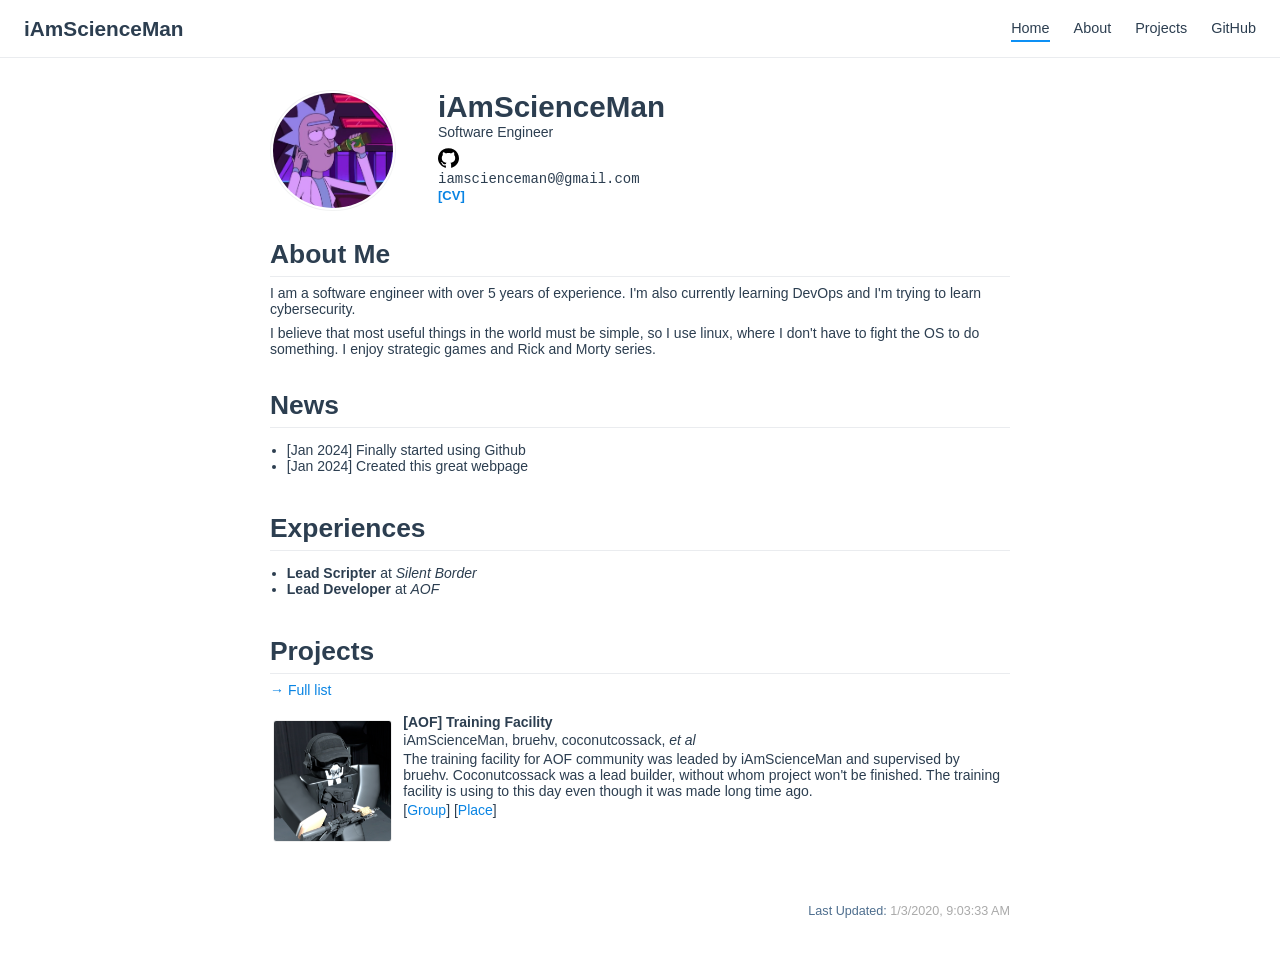
==== commit 331f56e6: "Fixed the "No projects page" error" ====
--- a/index.html
+++ b/index.html
@@ -7,8 +7,8 @@
     <meta name="description" content="A bio of a person iAmScienceMan.">
     <link rel="icon" href="/logo.png">
     
-    <link rel="preload" href="/assets/css/0.styles.a325ec8f.css" as="style"><link rel="preload" href="/assets/js/app.85076e78.js" as="script"><link rel="preload" href="/assets/js/2.02723186.js" as="script"><link rel="preload" href="/assets/js/7.cd062060.js" as="script"><link rel="preload" href="/assets/js/4.12620a37.js" as="script"><link rel="preload" href="/assets/js/5.dd6d1e49.js" as="script"><link rel="prefetch" href="/assets/js/10.7c19f734.js"><link rel="prefetch" href="/assets/js/3.d22160eb.js"><link rel="prefetch" href="/assets/js/6.289e1545.js"><link rel="prefetch" href="/assets/js/8.dc2b280e.js"><link rel="prefetch" href="/assets/js/9.9c1d2732.js">
-    <link rel="stylesheet" href="/assets/css/0.styles.a325ec8f.css">
+    <link rel="preload" href="/assets/css/0.styles.489d24ff.css" as="style"><link rel="preload" href="/assets/js/app.87659810.js" as="script"><link rel="preload" href="/assets/js/2.44b6f98c.js" as="script"><link rel="preload" href="/assets/js/7.25249112.js" as="script"><link rel="preload" href="/assets/js/4.9dccd740.js" as="script"><link rel="preload" href="/assets/js/5.54adec9b.js" as="script"><link rel="prefetch" href="/assets/js/10.23a08a59.js"><link rel="prefetch" href="/assets/js/11.854629a2.js"><link rel="prefetch" href="/assets/js/3.06951db2.js"><link rel="prefetch" href="/assets/js/6.aa288cdd.js"><link rel="prefetch" href="/assets/js/8.6f70e950.js"><link rel="prefetch" href="/assets/js/9.9368cfe2.js">
+    <link rel="stylesheet" href="/assets/css/0.styles.489d24ff.css">
   </head>
   <body>
     <div id="app" data-server-rendered="true"><div class="theme-container no-sidebar home-page"><header class="navbar"><div class="sidebar-button"><svg xmlns="http://www.w3.org/2000/svg" aria-hidden="true" role="img" viewBox="0 0 448 512" class="icon"><path fill="currentColor" d="M436 124H12c-6.627 0-12-5.373-12-12V80c0-6.627 5.373-12 12-12h424c6.627 0 12 5.373 12 12v32c0 6.627-5.373 12-12 12zm0 160H12c-6.627 0-12-5.373-12-12v-32c0-6.627 5.373-12 12-12h424c6.627 0 12 5.373 12 12v32c0 6.627-5.373 12-12 12zm0 160H12c-6.627 0-12-5.373-12-12v-32c0-6.627 5.373-12 12-12h424c6.627 0 12 5.373 12 12v32c0 6.627-5.373 12-12 12z"></path></svg></div> <a href="/" class="home-link router-link-exact-active router-link-active"><!----> <span class="site-name">iAmScienceMan</span></a> <div class="links"><!----> <nav class="nav-links can-hide"><div class="nav-item"><a href="/" class="nav-link router-link-exact-active router-link-active">Home</a></div><div class="nav-item"><a href="/about/" class="nav-link">About</a></div><div class="nav-item"><a href="/projects/" class="nav-link">Projects</a></div><div class="nav-item"><a href="https://github.com/iAmScienceMan" target="_blank" rel="noopener noreferrer" class="nav-link external">
@@ -18,7 +18,7 @@
   <svg xmlns="http://www.w3.org/2000/svg" aria-hidden="true" x="0px" y="0px" viewBox="0 0 100 100" width="15" height="15" class="icon outbound"><path fill="currentColor" d="M18.8,85.1h56l0,0c2.2,0,4-1.8,4-4v-32h-8v28h-48v-48h28v-8h-32l0,0c-2.2,0-4,1.8-4,4v56C14.8,83.3,16.6,85.1,18.8,85.1z"></path> <polygon fill="currentColor" points="45.7,48.7 51.3,54.3 77.2,28.5 77.2,37.2 85.2,37.2 85.2,14.9 62.8,14.9 62.8,22.9 71.5,22.9"></polygon></svg></a></div> <!----></nav>  <!----> </aside> <main class="page"> <div class="theme-default-content content__default"><div class="profile"><div class="image"><img src="/profile.jpg" alt></div> <div class="info"><div class="name">
       iAmScienceMan
     </div> <div class="bio"><p>Software Engineer</p></div> <div class="socials"><div><a href="https://github.com/iAmScienceMan" target="_blank"><img src="/icons/github.svg" alt="github" title="github"></a></div></div> <div class="contact"><div title="Contact me" class="email">iamscienceman0@gmail.com</div></div> <div><a target="_blank" href="https://github.com/iAmScienceMan" title="Download my CV in PDF"><font size="2em" color=""><b>[CV]</b></font></a></div></div></div> <h2 id="about-me">About Me</h2> <p>I am a software engineer with over 5 years of experience. I'm also currently learning DevOps and I'm trying to learn cybersecurity.</p> <p>I believe that most useful things in the world must be simple, so I use linux, where I don't have to fight the OS to do something.
-I enjoy strategic games and Rick and Morty series.</p> <h2 id="news">News</h2> <ul><li>[Jan 2024] Finally started using Github</li> <li>[Jan 2024] Created this great webpage</li></ul> <h2 id="experiences">Experiences</h2> <ul><li><strong>Lead Scripter</strong> at <em>Silent Border</em> <br></li> <li><strong>Lead Developer</strong> at <em>AOF</em> <br></li></ul> <h2 id="projects">Projects</h2> <p><a href="/projects/">→ Full list</a></p> <div class="md-card"><div class="card-image"><img src="/projects/1.png" alt></div> <div class="card-content"><p><strong>[AOF] Training Facility</strong></p> <p>iAmScienceMan, bruehv, coconutcossack, <em>et al</em></p> <p>The training facility for AOF community was leaded by iAmScienceMan and supervised by bruehv. Coconutcossack was a lead builder, without whom project won't be finished. The training facility is using to this day even though it was made long time ago</p> <p>[<a href="https://www.roblox.com/groups/12927287/Anti-Oder-Forces#!/about" target="_blank" rel="noopener noreferrer">Group<svg xmlns="http://www.w3.org/2000/svg" aria-hidden="true" x="0px" y="0px" viewBox="0 0 100 100" width="15" height="15" class="icon outbound"><path fill="currentColor" d="M18.8,85.1h56l0,0c2.2,0,4-1.8,4-4v-32h-8v28h-48v-48h28v-8h-32l0,0c-2.2,0-4,1.8-4,4v56C14.8,83.3,16.6,85.1,18.8,85.1z"></path> <polygon fill="currentColor" points="45.7,48.7 51.3,54.3 77.2,28.5 77.2,37.2 85.2,37.2 85.2,14.9 62.8,14.9 62.8,22.9 71.5,22.9"></polygon></svg></a>] [<a href="https://www.roblox.com/games/9436145534/AOF-Training-Facility" target="_blank" rel="noopener noreferrer">Place<svg xmlns="http://www.w3.org/2000/svg" aria-hidden="true" x="0px" y="0px" viewBox="0 0 100 100" width="15" height="15" class="icon outbound"><path fill="currentColor" d="M18.8,85.1h56l0,0c2.2,0,4-1.8,4-4v-32h-8v28h-48v-48h28v-8h-32l0,0c-2.2,0-4,1.8-4,4v56C14.8,83.3,16.6,85.1,18.8,85.1z"></path> <polygon fill="currentColor" points="45.7,48.7 51.3,54.3 77.2,28.5 77.2,37.2 85.2,37.2 85.2,14.9 62.8,14.9 62.8,22.9 71.5,22.9"></polygon></svg></a>]</p></div></div></div> <footer class="page-edit"><!----> <div class="last-updated"><span class="prefix">Last Updated:</span> <span class="time">1/3/2020, 9:03:33 AM</span></div></footer> <!----> </main></div><div class="global-ui"></div></div>
-    <script src="/assets/js/app.85076e78.js" defer></script><script src="/assets/js/2.02723186.js" defer></script><script src="/assets/js/7.cd062060.js" defer></script><script src="/assets/js/4.12620a37.js" defer></script><script src="/assets/js/5.dd6d1e49.js" defer></script>
+I enjoy strategic games and Rick and Morty series.</p> <h2 id="news">News</h2> <ul><li>[Jan 2024] Finally started using Github</li> <li>[Jan 2024] Created this great webpage</li></ul> <h2 id="experiences">Experiences</h2> <ul><li><strong>Lead Scripter</strong> at <em>Silent Border</em> <br></li> <li><strong>Lead Developer</strong> at <em>AOF</em> <br></li></ul> <h2 id="projects">Projects</h2> <p><a href="/projects/">→ Full list</a></p> <div class="md-card"><div class="card-image"><img src="/projects/1.png" alt></div> <div class="card-content"><p><strong>[AOF] Training Facility</strong></p> <p>iAmScienceMan, bruehv, coconutcossack, <em>et al</em></p> <p>The training facility for AOF community was leaded by iAmScienceMan and supervised by bruehv. Coconutcossack was a lead builder, without whom project won't be finished. The training facility is using to this day even though it was made long time ago.</p> <p>[<a href="https://www.roblox.com/groups/12927287/Anti-Oder-Forces#!/about" target="_blank" rel="noopener noreferrer">Group<svg xmlns="http://www.w3.org/2000/svg" aria-hidden="true" x="0px" y="0px" viewBox="0 0 100 100" width="15" height="15" class="icon outbound"><path fill="currentColor" d="M18.8,85.1h56l0,0c2.2,0,4-1.8,4-4v-32h-8v28h-48v-48h28v-8h-32l0,0c-2.2,0-4,1.8-4,4v56C14.8,83.3,16.6,85.1,18.8,85.1z"></path> <polygon fill="currentColor" points="45.7,48.7 51.3,54.3 77.2,28.5 77.2,37.2 85.2,37.2 85.2,14.9 62.8,14.9 62.8,22.9 71.5,22.9"></polygon></svg></a>] [<a href="https://www.roblox.com/games/9436145534/AOF-Training-Facility" target="_blank" rel="noopener noreferrer">Place<svg xmlns="http://www.w3.org/2000/svg" aria-hidden="true" x="0px" y="0px" viewBox="0 0 100 100" width="15" height="15" class="icon outbound"><path fill="currentColor" d="M18.8,85.1h56l0,0c2.2,0,4-1.8,4-4v-32h-8v28h-48v-48h28v-8h-32l0,0c-2.2,0-4,1.8-4,4v56C14.8,83.3,16.6,85.1,18.8,85.1z"></path> <polygon fill="currentColor" points="45.7,48.7 51.3,54.3 77.2,28.5 77.2,37.2 85.2,37.2 85.2,14.9 62.8,14.9 62.8,22.9 71.5,22.9"></polygon></svg></a>]</p></div></div></div> <footer class="page-edit"><!----> <div class="last-updated"><span class="prefix">Last Updated:</span> <span class="time">1/3/2020, 9:03:33 AM</span></div></footer> <!----> </main></div><div class="global-ui"></div></div>
+    <script src="/assets/js/app.87659810.js" defer></script><script src="/assets/js/2.44b6f98c.js" defer></script><script src="/assets/js/7.25249112.js" defer></script><script src="/assets/js/4.9dccd740.js" defer></script><script src="/assets/js/5.54adec9b.js" defer></script>
   </body>
 </html>
--- a/assets/css/0.styles.489d24ff.css
+++ b/assets/css/0.styles.489d24ff.css
@@ -0,0 +1 @@
+#nprogress{pointer-events:none}#nprogress .bar{background:#0984e3;position:fixed;z-index:1031;top:0;left:0;width:100%;height:2px}#nprogress .peg{display:block;position:absolute;right:0;width:100px;height:100%;box-shadow:0 0 10px #0984e3,0 0 5px #0984e3;opacity:1;-webkit-transform:rotate(3deg) translateY(-4px);transform:rotate(3deg) translateY(-4px)}#nprogress .spinner{display:block;position:fixed;z-index:1031;top:15px;right:15px}#nprogress .spinner-icon{width:18px;height:18px;box-sizing:border-box;border-color:#0984e3 transparent transparent #0984e3;border-style:solid;border-width:2px;border-radius:50%;-webkit-animation:nprogress-spinner .4s linear infinite;animation:nprogress-spinner .4s linear infinite}.nprogress-custom-parent{overflow:hidden;position:relative}.nprogress-custom-parent #nprogress .bar,.nprogress-custom-parent #nprogress .spinner{position:absolute}@-webkit-keyframes nprogress-spinner{0%{-webkit-transform:rotate(0deg);transform:rotate(0deg)}to{-webkit-transform:rotate(1turn);transform:rotate(1turn)}}@keyframes nprogress-spinner{0%{-webkit-transform:rotate(0deg);transform:rotate(0deg)}to{-webkit-transform:rotate(1turn);transform:rotate(1turn)}}.icon.outbound{color:#aaa;display:inline-block;vertical-align:middle;position:relative;top:-1px}.home{padding:3.6rem 2rem 0;max-width:960px;margin:0 auto;display:block}.home .hero{text-align:center}.home .hero img{max-width:100%;max-height:280px;display:block;margin:3rem auto 1.5rem}.home .hero h1{font-size:3rem}.home .hero .action,.home .hero .description,.home .hero h1{margin:1.8rem auto}.home .hero .description{max-width:35rem;font-size:1.6rem;line-height:1.3;color:#6a8bad}.home .hero .action-button{display:inline-block;font-size:1.2rem;color:#fff;background-color:#0984e3;padding:.8rem 1.6rem;border-radius:4px;-webkit-transition:background-color .1s ease;transition:background-color .1s ease;box-sizing:border-box;border-bottom:1px solid #0877cc}.home .hero .action-button:hover{background-color:#1292f6}.home .features{border-top:1px solid #eaecef;padding:1.2rem 0;margin-top:2.5rem;display:-webkit-box;display:flex;flex-wrap:wrap;-webkit-box-align:start;align-items:flex-start;align-content:stretch;-webkit-box-pack:justify;justify-content:space-between}.home .feature{-webkit-box-flex:1;flex-grow:1;flex-basis:30%;max-width:30%}.home .feature h2{font-size:1.4rem;font-weight:500;border-bottom:none;padding-bottom:0;color:#3a5169}.home .feature p{color:#4e6e8e}.home .footer{padding:2.5rem;border-top:1px solid #eaecef;text-align:center;color:#4e6e8e}@media (max-width:719px){.home .features{-webkit-box-orient:vertical;-webkit-box-direction:normal;flex-direction:column}.home .feature{max-width:100%;padding:0 2.5rem}}@media (max-width:419px){.home{padding-left:1.5rem;padding-right:1.5rem}.home .hero img{max-height:210px;margin:2rem auto 1.2rem}.home .hero h1{font-size:2rem}.home .hero .action,.home .hero .description,.home .hero h1{margin:1.2rem auto}.home .hero .description{font-size:1.2rem}.home .hero .action-button{font-size:1rem;padding:.6rem 1.2rem}.home .feature h2{font-size:1.25rem}}.search-box{display:inline-block;position:relative;margin-right:1rem}.search-box input{cursor:text;width:10rem;height:2rem;color:#4e6e8e;display:inline-block;border:1px solid #cfd4db;border-radius:2rem;font-size:.9rem;line-height:2rem;padding:0 .5rem 0 2rem;outline:none;-webkit-transition:all .2s ease;transition:all .2s ease;background:#fff url(/assets/img/search.83621669.svg) .6rem .5rem no-repeat;background-size:1rem}.search-box input:focus{cursor:auto;border-color:#0984e3}.search-box .suggestions{background:#fff;width:20rem;position:absolute;top:1.5rem;border:1px solid #cfd4db;border-radius:6px;padding:.4rem;list-style-type:none}.search-box .suggestions.align-right{right:0}.search-box .suggestion{line-height:1.4;padding:.4rem .6rem;border-radius:4px;cursor:pointer}.search-box .suggestion a{white-space:normal;color:#5d82a6}.search-box .suggestion a .page-title{font-weight:600}.search-box .suggestion a .header{font-size:.9em;margin-left:.25em}.search-box .suggestion.focused{background-color:#f3f4f5}.search-box .suggestion.focused a{color:#0984e3}@media (max-width:959px){.search-box input{cursor:pointer;width:0;border-color:transparent;position:relative}.search-box input:focus{cursor:text;left:0;width:10rem}}@media (-ms-high-contrast:none){.search-box input{height:2rem}}@media (max-width:959px) and (min-width:719px){.search-box .suggestions{left:0}}@media (max-width:719px){.search-box{margin-right:0}.search-box input{left:1rem}.search-box .suggestions{right:0}}@media (max-width:419px){.search-box .suggestions{width:calc(100vw - 4rem)}.search-box input:focus{width:8rem}}.sidebar-button{cursor:pointer;display:none;width:1.25rem;height:1.25rem;position:absolute;padding:.6rem;top:.6rem;left:1rem}.sidebar-button .icon{display:block;width:1.25rem;height:1.25rem}@media (max-width:719px){.sidebar-button{display:block}}.dropdown-enter,.dropdown-leave-to{height:0!important}.dropdown-wrapper{cursor:pointer}.dropdown-wrapper .dropdown-title{display:block;font-size:.9rem;font-family:inherit;cursor:inherit;padding:inherit;line-height:1.4rem;background:transparent;border:none;font-weight:500;color:#2c3e50}.dropdown-wrapper .dropdown-title:hover{border-color:transparent}.dropdown-wrapper .dropdown-title .arrow{vertical-align:middle;margin-top:-1px;margin-left:.4rem}.dropdown-wrapper .nav-dropdown .dropdown-item{color:inherit;line-height:1.7rem}.dropdown-wrapper .nav-dropdown .dropdown-item h4{margin:.45rem 0 0;border-top:1px solid #eee;padding:.45rem 1.5rem 0 1.25rem}.dropdown-wrapper .nav-dropdown .dropdown-item .dropdown-subitem-wrapper{padding:0;list-style:none}.dropdown-wrapper .nav-dropdown .dropdown-item .dropdown-subitem-wrapper .dropdown-subitem{font-size:.9em}.dropdown-wrapper .nav-dropdown .dropdown-item a{display:block;line-height:1.7rem;position:relative;border-bottom:none;font-weight:400;margin-bottom:0;padding:0 1.5rem 0 1.25rem}.dropdown-wrapper .nav-dropdown .dropdown-item a.router-link-active,.dropdown-wrapper .nav-dropdown .dropdown-item a:hover{color:#0984e3}.dropdown-wrapper .nav-dropdown .dropdown-item a.router-link-active:after{content:"";width:0;height:0;border-left:5px solid #0984e3;border-top:3px solid transparent;border-bottom:3px solid transparent;position:absolute;top:calc(50% - 2px);left:9px}.dropdown-wrapper .nav-dropdown .dropdown-item:first-child h4{margin-top:0;padding-top:0;border-top:0}@media (max-width:719px){.dropdown-wrapper.open .dropdown-title{margin-bottom:.5rem}.dropdown-wrapper .dropdown-title{font-weight:600;font-size:inherit}.dropdown-wrapper .dropdown-title:hover{color:#0984e3}.dropdown-wrapper .nav-dropdown{-webkit-transition:height .1s ease-out;transition:height .1s ease-out;overflow:hidden}.dropdown-wrapper .nav-dropdown .dropdown-item h4{border-top:0;margin-top:0;padding-top:0}.dropdown-wrapper .nav-dropdown .dropdown-item>a,.dropdown-wrapper .nav-dropdown .dropdown-item h4{font-size:15px;line-height:2rem}.dropdown-wrapper .nav-dropdown .dropdown-item .dropdown-subitem{font-size:14px;padding-left:1rem}}@media (min-width:719px){.dropdown-wrapper{height:1.8rem}.dropdown-wrapper.open .nav-dropdown,.dropdown-wrapper:hover .nav-dropdown{display:block!important}.dropdown-wrapper.open:blur{display:none}.dropdown-wrapper .dropdown-title .arrow{border-left:4px solid transparent;border-right:4px solid transparent;border-top:6px solid #ccc;border-bottom:0}.dropdown-wrapper .nav-dropdown{display:none;height:auto!important;box-sizing:border-box;max-height:calc(100vh - 2.7rem);overflow-y:auto;position:absolute;top:100%;right:0;background-color:#fff;padding:.6rem 0;border:1px solid;border-color:#ddd #ddd #ccc;text-align:left;border-radius:.25rem;white-space:nowrap;margin:0}}.nav-links{display:inline-block}.nav-links a{line-height:1.4rem;color:inherit}.nav-links a.router-link-active,.nav-links a:hover{color:#0984e3}.nav-links .nav-item{position:relative;display:inline-block;margin-left:1.5rem;line-height:2rem}.nav-links .nav-item:first-child{margin-left:0}.nav-links .repo-link{margin-left:1.5rem}@media (max-width:719px){.nav-links .nav-item,.nav-links .repo-link{margin-left:0}}@media (min-width:719px){.nav-links a.router-link-active,.nav-links a:hover{color:#2c3e50}.nav-item>a:not(.external).router-link-active,.nav-item>a:not(.external):hover{margin-bottom:-2px;border-bottom:2px solid #0d90f5}}.navbar{padding:.7rem 1.5rem;line-height:2.2rem}.navbar a,.navbar img,.navbar span{display:inline-block}.navbar .logo{height:2.2rem;min-width:2.2rem;margin-right:.8rem;vertical-align:top}.navbar .site-name{font-size:1.3rem;font-weight:600;color:#2c3e50;position:relative}.navbar .links{padding-left:1.5rem;box-sizing:border-box;background-color:#fff;white-space:nowrap;font-size:.9rem;position:absolute;right:1.5rem;top:.7rem;display:-webkit-box;display:flex}.navbar .links .search-box{-webkit-box-flex:0;flex:0 0 auto;vertical-align:top}@media (max-width:719px){.navbar{padding-left:4rem}.navbar .can-hide{display:none}.navbar .links{padding-left:1.5rem}.navbar .site-name{width:calc(100vw - 9.4rem);overflow:hidden;white-space:nowrap;text-overflow:ellipsis}}.page-edit{max-width:740px;margin:0 auto;padding:2rem 2.5rem}@media (max-width:959px){.page-edit{padding:2rem}}@media (max-width:419px){.page-edit{padding:1.5rem}}.page-edit{padding-top:1rem;padding-bottom:1rem;overflow:auto}.page-edit .edit-link{display:inline-block}.page-edit .edit-link a{color:#4e6e8e;margin-right:.25rem}.page-edit .last-updated{float:right;font-size:.9em}.page-edit .last-updated .prefix{font-weight:500;color:#4e6e8e}.page-edit .last-updated .time{font-weight:400;color:#aaa}@media (max-width:719px){.page-edit .edit-link{margin-bottom:.5rem}.page-edit .last-updated{font-size:.8em;float:none;text-align:left}}.page-nav{max-width:740px;margin:0 auto;padding:2rem 2.5rem}@media (max-width:959px){.page-nav{padding:2rem}}@media (max-width:419px){.page-nav{padding:1.5rem}}.page-nav{padding-top:1rem;padding-bottom:0}.page-nav .inner{min-height:2rem;margin-top:0;border-top:1px solid #eaecef;padding-top:1rem;overflow:auto}.page-nav .next{float:right}.page{padding-bottom:2rem;display:block}.sidebar-group .sidebar-group{padding-left:.5em}.sidebar-group:not(.collapsable) .sidebar-heading:not(.clickable){cursor:auto;color:inherit}.sidebar-group.is-sub-group{padding-left:0}.sidebar-group.is-sub-group>.sidebar-heading{font-size:.95em;line-height:1.4;font-weight:400;padding-left:2rem}.sidebar-group.is-sub-group>.sidebar-heading:not(.clickable){opacity:.5}.sidebar-group.is-sub-group>.sidebar-group-items{padding-left:1rem}.sidebar-group.is-sub-group>.sidebar-group-items>li>.sidebar-link{font-size:.95em;border-left:none}.sidebar-group.depth-2>.sidebar-heading{border-left:none}.sidebar-heading{color:#2c3e50;-webkit-transition:color .15s ease;transition:color .15s ease;cursor:pointer;font-size:1.1em;font-weight:700;padding:.35rem 1.5rem .35rem 1.25rem;width:100%;box-sizing:border-box;margin:0;border-left:.25rem solid transparent}.sidebar-heading.open,.sidebar-heading:hover{color:inherit}.sidebar-heading .arrow{position:relative;top:-.12em;left:.5em}.sidebar-heading.clickable.active{font-weight:600;color:#0984e3;border-left-color:#0984e3}.sidebar-heading.clickable:hover{color:#0984e3}.sidebar-group-items{-webkit-transition:height .1s ease-out;transition:height .1s ease-out;font-size:.95em;overflow:hidden}.sidebar .sidebar-sub-headers{padding-left:1rem;font-size:.95em}a.sidebar-link{font-size:1em;font-weight:400;display:inline-block;color:#2c3e50;border-left:.25rem solid transparent;padding:.35rem 1rem .35rem 1.25rem;line-height:1.4;width:100%;box-sizing:border-box}a.sidebar-link:hover{color:#0984e3}a.sidebar-link.active{font-weight:600;color:#0984e3;border-left-color:#0984e3}.sidebar-group a.sidebar-link{padding-left:2rem}.sidebar-sub-headers a.sidebar-link{padding-top:.25rem;padding-bottom:.25rem;border-left:none}.sidebar-sub-headers a.sidebar-link.active{font-weight:500}.sidebar ul{padding:0;margin:0;list-style-type:none}.sidebar a{display:inline-block}.sidebar .nav-links{display:none;border-bottom:1px solid #eaecef;padding:.5rem 0 .75rem}.sidebar .nav-links a{font-weight:600}.sidebar .nav-links .nav-item,.sidebar .nav-links .repo-link{display:block;line-height:1.25rem;font-size:1.1em;padding:.5rem 0 .5rem 1.5rem}.sidebar>.sidebar-links{padding:1.5rem 0}.sidebar>.sidebar-links>li>a.sidebar-link{font-size:1.1em;line-height:1.7;font-weight:700}.sidebar>.sidebar-links>li:not(:first-child){margin-top:.75rem}@media (max-width:719px){.sidebar .nav-links{display:block}.sidebar .nav-links .dropdown-wrapper .nav-dropdown .dropdown-item a.router-link-active:after{top:calc(1rem - 2px)}.sidebar>.sidebar-links{padding:1rem 0}}.theme-container.home-page .page{font-size:14px;font-family:lucida grande,lucida sans unicode,lucida,Helvetica Neue,Helvetica,Arial,sans-serif}.theme-container.home-page .page p{margin:0 0 .5rem}.theme-container.home-page .page ol,.theme-container.home-page .page p,.theme-container.home-page .page ul{line-height:normal}.theme-container.home-page .page a{font-weight:400}.theme-container.home-page .page .theme-default-content:not(.custom)>h2{margin-bottom:.5rem}.theme-container.home-page .page .theme-default-content:not(.custom)>h2:first-child+p{margin-top:.5rem}.theme-container.home-page .page .theme-default-content:not(.custom)>h3{padding-top:4rem}.theme-container.home-page .page .md-card{margin-top:.5em}.theme-container.home-page .page .md-card .card-image{padding:.2rem}.theme-container.home-page .page .md-card .card-image img{max-width:120px;max-height:120px}.theme-container.home-page .page .md-card .card-content p{-webkit-margin-after:.2em}@media (max-width:419px){.theme-container.home-page .page ol,.theme-container.home-page .page p,.theme-container.home-page .page ul{line-height:1.5}.theme-container.home-page .page .md-card .card-image img{width:100%;max-width:400px}}.theme-container.about-page .page{background-color:#e6ecf0;min-height:100vh}.theme-container.about-page .page .last-updated{display:none}.projects-page{background-color:#fafbfc}code[class*=language-],pre[class*=language-]{color:#ccc;background:none;font-family:Consolas,Monaco,Andale Mono,Ubuntu Mono,monospace;font-size:1em;text-align:left;white-space:pre;word-spacing:normal;word-break:normal;word-wrap:normal;line-height:1.5;-moz-tab-size:4;-o-tab-size:4;tab-size:4;-webkit-hyphens:none;-ms-hyphens:none;hyphens:none}pre[class*=language-]{padding:1em;margin:.5em 0;overflow:auto}:not(pre)>code[class*=language-],pre[class*=language-]{background:#2d2d2d}:not(pre)>code[class*=language-]{padding:.1em;border-radius:.3em;white-space:normal}.token.block-comment,.token.cdata,.token.comment,.token.doctype,.token.prolog{color:#999}.token.punctuation{color:#ccc}.token.attr-name,.token.deleted,.token.namespace,.token.tag{color:#e2777a}.token.function-name{color:#6196cc}.token.boolean,.token.function,.token.number{color:#f08d49}.token.class-name,.token.constant,.token.property,.token.symbol{color:#f8c555}.token.atrule,.token.builtin,.token.important,.token.keyword,.token.selector{color:#cc99cd}.token.attr-value,.token.char,.token.regex,.token.string,.token.variable{color:#7ec699}.token.entity,.token.operator,.token.url{color:#67cdcc}.token.bold,.token.important{font-weight:700}.token.italic{font-style:italic}.token.entity{cursor:help}.token.inserted{color:green}.theme-default-content code{color:#476582;padding:.25rem .5rem;margin:0;font-size:.85em;background-color:rgba(27,31,35,.05);border-radius:3px}.theme-default-content code .token.deleted{color:#ec5975}.theme-default-content code .token.inserted{color:#0984e3}.theme-default-content pre,.theme-default-content pre[class*=language-]{line-height:1.4;padding:1.25rem 1.5rem;margin:.85rem 0;background-color:#282c34;border-radius:6px;overflow:auto}.theme-default-content pre[class*=language-] code,.theme-default-content pre code{color:#fff;padding:0;background-color:transparent;border-radius:0}div[class*=language-]{position:relative;background-color:#282c34;border-radius:6px}div[class*=language-] .highlight-lines{-webkit-user-select:none;-ms-user-select:none;user-select:none;padding-top:1.3rem;position:absolute;top:0;left:0;width:100%;line-height:1.4}div[class*=language-] .highlight-lines .highlighted{background-color:rgba(0,0,0,.66)}div[class*=language-] pre,div[class*=language-] pre[class*=language-]{background:transparent;position:relative;z-index:1}div[class*=language-]:before{position:absolute;z-index:3;top:.8em;right:1em;font-size:.75rem;color:hsla(0,0%,100%,.4)}div[class*=language-]:not(.line-numbers-mode) .line-numbers-wrapper{display:none}div[class*=language-].line-numbers-mode .highlight-lines .highlighted{position:relative}div[class*=language-].line-numbers-mode .highlight-lines .highlighted:before{content:" ";position:absolute;z-index:3;left:0;top:0;display:block;width:3.5rem;height:100%;background-color:rgba(0,0,0,.66)}div[class*=language-].line-numbers-mode pre{padding-left:4.5rem;vertical-align:middle}div[class*=language-].line-numbers-mode .line-numbers-wrapper{position:absolute;top:0;width:3.5rem;text-align:center;color:hsla(0,0%,100%,.3);padding:1.25rem 0;line-height:1.4}div[class*=language-].line-numbers-mode .line-numbers-wrapper br{-webkit-user-select:none;-ms-user-select:none;user-select:none}div[class*=language-].line-numbers-mode .line-numbers-wrapper .line-number{position:relative;z-index:4;-webkit-user-select:none;-ms-user-select:none;user-select:none;font-size:.85em}div[class*=language-].line-numbers-mode:after{content:"";position:absolute;z-index:2;top:0;left:0;width:3.5rem;height:100%;border-radius:6px 0 0 6px;border-right:1px solid rgba(0,0,0,.66);background-color:#282c34}div[class~=language-js]:before{content:"js"}div[class~=language-ts]:before{content:"ts"}div[class~=language-html]:before{content:"html"}div[class~=language-md]:before{content:"md"}div[class~=language-vue]:before{content:"vue"}div[class~=language-css]:before{content:"css"}div[class~=language-sass]:before{content:"sass"}div[class~=language-scss]:before{content:"scss"}div[class~=language-less]:before{content:"less"}div[class~=language-stylus]:before{content:"stylus"}div[class~=language-go]:before{content:"go"}div[class~=language-java]:before{content:"java"}div[class~=language-c]:before{content:"c"}div[class~=language-sh]:before{content:"sh"}div[class~=language-yaml]:before{content:"yaml"}div[class~=language-py]:before{content:"py"}div[class~=language-docker]:before{content:"docker"}div[class~=language-dockerfile]:before{content:"dockerfile"}div[class~=language-makefile]:before{content:"makefile"}div[class~=language-javascript]:before{content:"js"}div[class~=language-typescript]:before{content:"ts"}div[class~=language-markup]:before{content:"html"}div[class~=language-markdown]:before{content:"md"}div[class~=language-json]:before{content:"json"}div[class~=language-ruby]:before{content:"rb"}div[class~=language-python]:before{content:"py"}div[class~=language-bash]:before{content:"sh"}div[class~=language-php]:before{content:"php"}.custom-block .custom-block-title{font-weight:600;margin-bottom:-.4rem}.custom-block.danger,.custom-block.tip,.custom-block.warning{padding:.1rem 1.5rem;border-left-width:.5rem;border-left-style:solid;margin:1rem 0}.custom-block.tip{background-color:#f3f5f7;border-color:#42b983}.custom-block.warning{background-color:rgba(255,229,100,.3);border-color:#e7c000;color:#6b5900}.custom-block.warning .custom-block-title{color:#b29400}.custom-block.warning a{color:#2c3e50}.custom-block.danger{background-color:#ffe6e6;border-color:#c00;color:#4d0000}.custom-block.danger .custom-block-title{color:#900}.custom-block.danger a{color:#2c3e50}.arrow{display:inline-block;width:0;height:0}.arrow.up{border-bottom:6px solid #ccc}.arrow.down,.arrow.up{border-left:4px solid transparent;border-right:4px solid transparent}.arrow.down{border-top:6px solid #ccc}.arrow.right{border-left:6px solid #ccc}.arrow.left,.arrow.right{border-top:4px solid transparent;border-bottom:4px solid transparent}.arrow.left{border-right:6px solid #ccc}.theme-default-content:not(.custom){max-width:740px;margin:0 auto;padding:2rem 2.5rem}@media (max-width:959px){.theme-default-content:not(.custom){padding:2rem}}@media (max-width:419px){.theme-default-content:not(.custom){padding:1.5rem}}.table-of-contents .badge{vertical-align:middle}body,html{padding:0;margin:0;background-color:#fff}body{font-family:-apple-system,BlinkMacSystemFont,Segoe UI,Roboto,Oxygen,Ubuntu,Cantarell,Fira Sans,Droid Sans,Helvetica Neue,sans-serif;-webkit-font-smoothing:antialiased;-moz-osx-font-smoothing:grayscale;font-size:16px;color:#2c3e50}.page{padding-left:20rem}.navbar{z-index:20;right:0;height:3.6rem;background-color:#fff;box-sizing:border-box;border-bottom:1px solid #eaecef}.navbar,.sidebar-mask{position:fixed;top:0;left:0}.sidebar-mask{z-index:9;width:100vw;height:100vh;display:none}.sidebar{font-size:16px;background-color:#fff;width:20rem;position:fixed;z-index:10;margin:0;top:3.6rem;left:0;bottom:0;box-sizing:border-box;border-right:1px solid #eaecef;overflow-y:auto}.theme-default-content:not(.custom)>:first-child{margin-top:3.6rem}.theme-default-content:not(.custom) a:hover{text-decoration:underline}.theme-default-content:not(.custom) p.demo{padding:1rem 1.5rem;border:1px solid #ddd;border-radius:4px}.theme-default-content:not(.custom) img{max-width:100%}.theme-default-content.custom{padding:0;margin:0}.theme-default-content.custom img{max-width:100%}a{font-weight:500;text-decoration:none}a,p a code{color:#0984e3}p a code{font-weight:400}kbd{background:#eee;border:.15rem solid #ddd;border-bottom:.25rem solid #ddd;border-radius:.15rem;padding:0 .15em}blockquote{font-size:1rem;color:#999;border-left:.2rem solid #dfe2e5;margin:1rem 0;padding:.25rem 0 .25rem 1rem}blockquote>p{margin:0}ol,ul{padding-left:1.2em}strong{font-weight:600}h1,h2,h3,h4,h5,h6{font-weight:600;line-height:1.25}.theme-default-content:not(.custom)>h1,.theme-default-content:not(.custom)>h2,.theme-default-content:not(.custom)>h3,.theme-default-content:not(.custom)>h4,.theme-default-content:not(.custom)>h5,.theme-default-content:not(.custom)>h6{margin-top:-3.1rem;padding-top:4.6rem;margin-bottom:0}.theme-default-content:not(.custom)>h1:first-child,.theme-default-content:not(.custom)>h2:first-child,.theme-default-content:not(.custom)>h3:first-child,.theme-default-content:not(.custom)>h4:first-child,.theme-default-content:not(.custom)>h5:first-child,.theme-default-content:not(.custom)>h6:first-child{margin-top:-1.5rem;margin-bottom:1rem}.theme-default-content:not(.custom)>h1:first-child+.custom-block,.theme-default-content:not(.custom)>h1:first-child+p,.theme-default-content:not(.custom)>h1:first-child+pre,.theme-default-content:not(.custom)>h2:first-child+.custom-block,.theme-default-content:not(.custom)>h2:first-child+p,.theme-default-content:not(.custom)>h2:first-child+pre,.theme-default-content:not(.custom)>h3:first-child+.custom-block,.theme-default-content:not(.custom)>h3:first-child+p,.theme-default-content:not(.custom)>h3:first-child+pre,.theme-default-content:not(.custom)>h4:first-child+.custom-block,.theme-default-content:not(.custom)>h4:first-child+p,.theme-default-content:not(.custom)>h4:first-child+pre,.theme-default-content:not(.custom)>h5:first-child+.custom-block,.theme-default-content:not(.custom)>h5:first-child+p,.theme-default-content:not(.custom)>h5:first-child+pre,.theme-default-content:not(.custom)>h6:first-child+.custom-block,.theme-default-content:not(.custom)>h6:first-child+p,.theme-default-content:not(.custom)>h6:first-child+pre{margin-top:2rem}h1:hover .header-anchor,h2:hover .header-anchor,h3:hover .header-anchor,h4:hover .header-anchor,h5:hover .header-anchor,h6:hover .header-anchor{opacity:1}h1{font-size:2.2rem}h2{font-size:1.65rem;padding-bottom:.3rem;border-bottom:1px solid #eaecef}h3{font-size:1.35rem}a.header-anchor{font-size:.85em;float:left;margin-left:-.87em;padding-right:.23em;margin-top:.125em;opacity:0}a.header-anchor:hover{text-decoration:none}.line-number,code,kbd{font-family:source-code-pro,Menlo,Monaco,Consolas,Courier New,monospace}ol,p,ul{line-height:1.7}hr{border:0;border-top:1px solid #eaecef}table{border-collapse:collapse;margin:1rem 0;display:block;overflow-x:auto}tr{border-top:1px solid #dfe2e5}tr:nth-child(2n){background-color:#f6f8fa}td,th{border:1px solid #dfe2e5;padding:.6em 1em}.theme-container.sidebar-open .sidebar-mask{display:block}.theme-container.no-navbar .theme-default-content:not(.custom)>h1,.theme-container.no-navbar h2,.theme-container.no-navbar h3,.theme-container.no-navbar h4,.theme-container.no-navbar h5,.theme-container.no-navbar h6{margin-top:1.5rem;padding-top:0}.theme-container.no-navbar .sidebar{top:0}@media (min-width:720px){.theme-container.no-sidebar .sidebar{display:none}.theme-container.no-sidebar .page{padding-left:0}}@media (max-width:959px){.sidebar{font-size:15px;width:16.4rem}.page{padding-left:16.4rem}}@media (max-width:719px){.sidebar{top:0;padding-top:3.6rem;transform:translateX(-100%);transition:transform .2s ease}.page{padding-left:0}.theme-container.sidebar-open .sidebar{transform:translateX(0)}.theme-container.no-navbar .sidebar{padding-top:0}}@media (max-width:419px){h1{font-size:1.9rem}.theme-default-content div[class*=language-]{margin:.85rem -1.5rem;border-radius:0}}.icon.outbound{display:none}.about-card{width:100%;display:-webkit-box;display:flex;-webkit-box-orient:vertical;-webkit-box-direction:normal;flex-direction:column;-webkit-box-align:center;align-items:center}.about-card .avatar{position:relative;z-index:1}.about-card .avatar img{display:block;width:100%;height:auto;max-width:150px;border-radius:500rem}.about-card .card{max-width:600px;width:100%;position:relative;top:-75px;padding-top:75px;margin-left:auto;margin-right:auto;background:#fff;box-shadow:0 4px 8px 0 rgba(0,0,0,.2);border-radius:.3rem;text-align:center}.about-card .card .bio{padding:1em}.about-card .card .bio .head{font-weight:700;font-size:1.3em}.about-card .card .bio .info{padding-top:.5rem;font-size:1em;color:rgba(0,0,0,.4)}.about-card .card .bio .description{text-align:justify}.about-card .card .bio .description p{padding:.8em .5em 0;line-height:normal;-webkit-margin-before:0;-webkit-margin-after:0}.about-card .card .bio .description p a{font-weight:400}.about-card .card .interests{padding:1em 1.5em;border-top:1px solid rgba(34,36,38,.1)}.about-card .card .socials{border-top:1px solid rgba(34,36,38,.1);display:-webkit-box;display:flex;-webkit-box-orient:horizontal;-webkit-box-direction:normal;flex-direction:row;-webkit-box-pack:center;justify-content:center;flex-wrap:wrap}.about-card .card .socials img{width:32px;margin:1em;cursor:pointer}.about-card .card .actions{border-top:1px solid rgba(34,36,38,.1);display:-webkit-box;display:flex;-webkit-box-orient:horizontal;-webkit-box-direction:normal;flex-direction:row;-webkit-box-pack:center;justify-content:center;flex-wrap:wrap}.about-card .card .actions .button{background-color:#b53471;border:none;border-radius:.3em;color:#fff;padding:.5em 1em;margin:1em .5em;font-size:1rem;font-family:inherit;font-weight:400;text-align:center;text-decoration:none;display:inline-block;-webkit-transition-duration:.4s;transition-duration:.4s;cursor:pointer}.about-card .card .actions .button:hover{background-color:#34495e}.about-card .footer{padding:1rem;font-weight:200;font-size:1rem;text-align:center;color:#9fa9aa;margin-top:auto}.profile{display:-webkit-box;display:flex;-webkit-box-orient:horizontal;-webkit-box-direction:normal;flex-direction:row;-webkit-box-align:stretch;align-items:stretch}.profile .image{max-width:120px}.profile .image img{border-radius:50%;padding:2px;border:1px solid #f2f3f3}.profile .info{display:-webkit-box;display:flex;-webkit-box-flex:1;flex:1 1;-webkit-box-orient:vertical;-webkit-box-direction:normal;flex-direction:column;padding-left:3rem}.profile .info .name{font-size:1.85rem;font-weight:600}.profile .info .socials{display:-webkit-box;display:flex;-webkit-box-orient:horizontal;-webkit-box-direction:normal;flex-direction:row}.profile .info .socials img{width:1.3rem;margin:0 .6rem 0 0;cursor:pointer}.profile .info .socials b{margin-left:1rem}.profile .info .contact .title{font-size:1.2rem;font-weight:400}.profile .info .contact .email{font-family:Courier New,Courier,monospace}@media (max-width:419px){.profile .image{max-width:100px}}.md-card{background-color:#fff;margin-top:1em;min-height:150px;-webkit-box-orient:horizontal;-webkit-box-direction:normal;flex-direction:row;-webkit-box-align:stretch;align-items:stretch}.md-card,.md-card .card-image{display:-webkit-box;display:flex}.md-card .card-image{-webkit-box-align:center;align-items:center;padding:.5rem}.md-card .card-image img{max-width:150px;max-height:150px;height:150px;border:1px solid #eee;border-radius:.2rem;-o-object-fit:cover;object-fit:cover}.md-card .card-content{padding:.5rem;-webkit-box-flex:1;flex-grow:1}.md-card .card-content p{line-height:normal;-webkit-margin-before:0;-webkit-margin-after:.5em}.md-card .card-content blockquote{font-size:1rem}.md-card.show-border{border:1px solid #eee;border-radius:.5rem;box-shadow:0 5px 15px -5px rgba(0,0,0,.1);padding:.5rem}@media (max-width:419px){.md-card{display:-webkit-box;display:flex;-webkit-box-orient:vertical;-webkit-box-direction:normal;flex-direction:column;margin:1rem -.5rem;padding:.5rem;box-sizing:border-box}.md-card .card-image{-webkit-box-flex:1;flex-grow:1;-webkit-box-align:stretch;align-items:stretch}.md-card .card-image img{width:100%;max-width:400px}.md-card .card-content pre{margin:0;border-radius:6px}}.badge[data-v-c13ee5b0]{display:inline-block;font-size:14px;height:18px;line-height:18px;border-radius:3px;padding:0 6px;color:#fff}.badge.green[data-v-c13ee5b0],.badge.tip[data-v-c13ee5b0],.badge[data-v-c13ee5b0]{background-color:#42b983}.badge.error[data-v-c13ee5b0]{background-color:#da5961}.badge.warn[data-v-c13ee5b0],.badge.warning[data-v-c13ee5b0],.badge.yellow[data-v-c13ee5b0]{background-color:#e7c000}.badge+.badge[data-v-c13ee5b0]{margin-left:5px}
--- a/assets/css/0.styles.489d24ff.css
+++ b/assets/css/0.styles.489d24ff.css
@@ -0,0 +1 @@
+#nprogress{pointer-events:none}#nprogress .bar{background:#0984e3;position:fixed;z-index:1031;top:0;left:0;width:100%;height:2px}#nprogress .peg{display:block;position:absolute;right:0;width:100px;height:100%;box-shadow:0 0 10px #0984e3,0 0 5px #0984e3;opacity:1;-webkit-transform:rotate(3deg) translateY(-4px);transform:rotate(3deg) translateY(-4px)}#nprogress .spinner{display:block;position:fixed;z-index:1031;top:15px;right:15px}#nprogress .spinner-icon{width:18px;height:18px;box-sizing:border-box;border-color:#0984e3 transparent transparent #0984e3;border-style:solid;border-width:2px;border-radius:50%;-webkit-animation:nprogress-spinner .4s linear infinite;animation:nprogress-spinner .4s linear infinite}.nprogress-custom-parent{overflow:hidden;position:relative}.nprogress-custom-parent #nprogress .bar,.nprogress-custom-parent #nprogress .spinner{position:absolute}@-webkit-keyframes nprogress-spinner{0%{-webkit-transform:rotate(0deg);transform:rotate(0deg)}to{-webkit-transform:rotate(1turn);transform:rotate(1turn)}}@keyframes nprogress-spinner{0%{-webkit-transform:rotate(0deg);transform:rotate(0deg)}to{-webkit-transform:rotate(1turn);transform:rotate(1turn)}}.icon.outbound{color:#aaa;display:inline-block;vertical-align:middle;position:relative;top:-1px}.home{padding:3.6rem 2rem 0;max-width:960px;margin:0 auto;display:block}.home .hero{text-align:center}.home .hero img{max-width:100%;max-height:280px;display:block;margin:3rem auto 1.5rem}.home .hero h1{font-size:3rem}.home .hero .action,.home .hero .description,.home .hero h1{margin:1.8rem auto}.home .hero .description{max-width:35rem;font-size:1.6rem;line-height:1.3;color:#6a8bad}.home .hero .action-button{display:inline-block;font-size:1.2rem;color:#fff;background-color:#0984e3;padding:.8rem 1.6rem;border-radius:4px;-webkit-transition:background-color .1s ease;transition:background-color .1s ease;box-sizing:border-box;border-bottom:1px solid #0877cc}.home .hero .action-button:hover{background-color:#1292f6}.home .features{border-top:1px solid #eaecef;padding:1.2rem 0;margin-top:2.5rem;display:-webkit-box;display:flex;flex-wrap:wrap;-webkit-box-align:start;align-items:flex-start;align-content:stretch;-webkit-box-pack:justify;justify-content:space-between}.home .feature{-webkit-box-flex:1;flex-grow:1;flex-basis:30%;max-width:30%}.home .feature h2{font-size:1.4rem;font-weight:500;border-bottom:none;padding-bottom:0;color:#3a5169}.home .feature p{color:#4e6e8e}.home .footer{padding:2.5rem;border-top:1px solid #eaecef;text-align:center;color:#4e6e8e}@media (max-width:719px){.home .features{-webkit-box-orient:vertical;-webkit-box-direction:normal;flex-direction:column}.home .feature{max-width:100%;padding:0 2.5rem}}@media (max-width:419px){.home{padding-left:1.5rem;padding-right:1.5rem}.home .hero img{max-height:210px;margin:2rem auto 1.2rem}.home .hero h1{font-size:2rem}.home .hero .action,.home .hero .description,.home .hero h1{margin:1.2rem auto}.home .hero .description{font-size:1.2rem}.home .hero .action-button{font-size:1rem;padding:.6rem 1.2rem}.home .feature h2{font-size:1.25rem}}.search-box{display:inline-block;position:relative;margin-right:1rem}.search-box input{cursor:text;width:10rem;height:2rem;color:#4e6e8e;display:inline-block;border:1px solid #cfd4db;border-radius:2rem;font-size:.9rem;line-height:2rem;padding:0 .5rem 0 2rem;outline:none;-webkit-transition:all .2s ease;transition:all .2s ease;background:#fff url(/assets/img/search.83621669.svg) .6rem .5rem no-repeat;background-size:1rem}.search-box input:focus{cursor:auto;border-color:#0984e3}.search-box .suggestions{background:#fff;width:20rem;position:absolute;top:1.5rem;border:1px solid #cfd4db;border-radius:6px;padding:.4rem;list-style-type:none}.search-box .suggestions.align-right{right:0}.search-box .suggestion{line-height:1.4;padding:.4rem .6rem;border-radius:4px;cursor:pointer}.search-box .suggestion a{white-space:normal;color:#5d82a6}.search-box .suggestion a .page-title{font-weight:600}.search-box .suggestion a .header{font-size:.9em;margin-left:.25em}.search-box .suggestion.focused{background-color:#f3f4f5}.search-box .suggestion.focused a{color:#0984e3}@media (max-width:959px){.search-box input{cursor:pointer;width:0;border-color:transparent;position:relative}.search-box input:focus{cursor:text;left:0;width:10rem}}@media (-ms-high-contrast:none){.search-box input{height:2rem}}@media (max-width:959px) and (min-width:719px){.search-box .suggestions{left:0}}@media (max-width:719px){.search-box{margin-right:0}.search-box input{left:1rem}.search-box .suggestions{right:0}}@media (max-width:419px){.search-box .suggestions{width:calc(100vw - 4rem)}.search-box input:focus{width:8rem}}.sidebar-button{cursor:pointer;display:none;width:1.25rem;height:1.25rem;position:absolute;padding:.6rem;top:.6rem;left:1rem}.sidebar-button .icon{display:block;width:1.25rem;height:1.25rem}@media (max-width:719px){.sidebar-button{display:block}}.dropdown-enter,.dropdown-leave-to{height:0!important}.dropdown-wrapper{cursor:pointer}.dropdown-wrapper .dropdown-title{display:block;font-size:.9rem;font-family:inherit;cursor:inherit;padding:inherit;line-height:1.4rem;background:transparent;border:none;font-weight:500;color:#2c3e50}.dropdown-wrapper .dropdown-title:hover{border-color:transparent}.dropdown-wrapper .dropdown-title .arrow{vertical-align:middle;margin-top:-1px;margin-left:.4rem}.dropdown-wrapper .nav-dropdown .dropdown-item{color:inherit;line-height:1.7rem}.dropdown-wrapper .nav-dropdown .dropdown-item h4{margin:.45rem 0 0;border-top:1px solid #eee;padding:.45rem 1.5rem 0 1.25rem}.dropdown-wrapper .nav-dropdown .dropdown-item .dropdown-subitem-wrapper{padding:0;list-style:none}.dropdown-wrapper .nav-dropdown .dropdown-item .dropdown-subitem-wrapper .dropdown-subitem{font-size:.9em}.dropdown-wrapper .nav-dropdown .dropdown-item a{display:block;line-height:1.7rem;position:relative;border-bottom:none;font-weight:400;margin-bottom:0;padding:0 1.5rem 0 1.25rem}.dropdown-wrapper .nav-dropdown .dropdown-item a.router-link-active,.dropdown-wrapper .nav-dropdown .dropdown-item a:hover{color:#0984e3}.dropdown-wrapper .nav-dropdown .dropdown-item a.router-link-active:after{content:"";width:0;height:0;border-left:5px solid #0984e3;border-top:3px solid transparent;border-bottom:3px solid transparent;position:absolute;top:calc(50% - 2px);left:9px}.dropdown-wrapper .nav-dropdown .dropdown-item:first-child h4{margin-top:0;padding-top:0;border-top:0}@media (max-width:719px){.dropdown-wrapper.open .dropdown-title{margin-bottom:.5rem}.dropdown-wrapper .dropdown-title{font-weight:600;font-size:inherit}.dropdown-wrapper .dropdown-title:hover{color:#0984e3}.dropdown-wrapper .nav-dropdown{-webkit-transition:height .1s ease-out;transition:height .1s ease-out;overflow:hidden}.dropdown-wrapper .nav-dropdown .dropdown-item h4{border-top:0;margin-top:0;padding-top:0}.dropdown-wrapper .nav-dropdown .dropdown-item>a,.dropdown-wrapper .nav-dropdown .dropdown-item h4{font-size:15px;line-height:2rem}.dropdown-wrapper .nav-dropdown .dropdown-item .dropdown-subitem{font-size:14px;padding-left:1rem}}@media (min-width:719px){.dropdown-wrapper{height:1.8rem}.dropdown-wrapper.open .nav-dropdown,.dropdown-wrapper:hover .nav-dropdown{display:block!important}.dropdown-wrapper.open:blur{display:none}.dropdown-wrapper .dropdown-title .arrow{border-left:4px solid transparent;border-right:4px solid transparent;border-top:6px solid #ccc;border-bottom:0}.dropdown-wrapper .nav-dropdown{display:none;height:auto!important;box-sizing:border-box;max-height:calc(100vh - 2.7rem);overflow-y:auto;position:absolute;top:100%;right:0;background-color:#fff;padding:.6rem 0;border:1px solid;border-color:#ddd #ddd #ccc;text-align:left;border-radius:.25rem;white-space:nowrap;margin:0}}.nav-links{display:inline-block}.nav-links a{line-height:1.4rem;color:inherit}.nav-links a.router-link-active,.nav-links a:hover{color:#0984e3}.nav-links .nav-item{position:relative;display:inline-block;margin-left:1.5rem;line-height:2rem}.nav-links .nav-item:first-child{margin-left:0}.nav-links .repo-link{margin-left:1.5rem}@media (max-width:719px){.nav-links .nav-item,.nav-links .repo-link{margin-left:0}}@media (min-width:719px){.nav-links a.router-link-active,.nav-links a:hover{color:#2c3e50}.nav-item>a:not(.external).router-link-active,.nav-item>a:not(.external):hover{margin-bottom:-2px;border-bottom:2px solid #0d90f5}}.navbar{padding:.7rem 1.5rem;line-height:2.2rem}.navbar a,.navbar img,.navbar span{display:inline-block}.navbar .logo{height:2.2rem;min-width:2.2rem;margin-right:.8rem;vertical-align:top}.navbar .site-name{font-size:1.3rem;font-weight:600;color:#2c3e50;position:relative}.navbar .links{padding-left:1.5rem;box-sizing:border-box;background-color:#fff;white-space:nowrap;font-size:.9rem;position:absolute;right:1.5rem;top:.7rem;display:-webkit-box;display:flex}.navbar .links .search-box{-webkit-box-flex:0;flex:0 0 auto;vertical-align:top}@media (max-width:719px){.navbar{padding-left:4rem}.navbar .can-hide{display:none}.navbar .links{padding-left:1.5rem}.navbar .site-name{width:calc(100vw - 9.4rem);overflow:hidden;white-space:nowrap;text-overflow:ellipsis}}.page-edit{max-width:740px;margin:0 auto;padding:2rem 2.5rem}@media (max-width:959px){.page-edit{padding:2rem}}@media (max-width:419px){.page-edit{padding:1.5rem}}.page-edit{padding-top:1rem;padding-bottom:1rem;overflow:auto}.page-edit .edit-link{display:inline-block}.page-edit .edit-link a{color:#4e6e8e;margin-right:.25rem}.page-edit .last-updated{float:right;font-size:.9em}.page-edit .last-updated .prefix{font-weight:500;color:#4e6e8e}.page-edit .last-updated .time{font-weight:400;color:#aaa}@media (max-width:719px){.page-edit .edit-link{margin-bottom:.5rem}.page-edit .last-updated{font-size:.8em;float:none;text-align:left}}.page-nav{max-width:740px;margin:0 auto;padding:2rem 2.5rem}@media (max-width:959px){.page-nav{padding:2rem}}@media (max-width:419px){.page-nav{padding:1.5rem}}.page-nav{padding-top:1rem;padding-bottom:0}.page-nav .inner{min-height:2rem;margin-top:0;border-top:1px solid #eaecef;padding-top:1rem;overflow:auto}.page-nav .next{float:right}.page{padding-bottom:2rem;display:block}.sidebar-group .sidebar-group{padding-left:.5em}.sidebar-group:not(.collapsable) .sidebar-heading:not(.clickable){cursor:auto;color:inherit}.sidebar-group.is-sub-group{padding-left:0}.sidebar-group.is-sub-group>.sidebar-heading{font-size:.95em;line-height:1.4;font-weight:400;padding-left:2rem}.sidebar-group.is-sub-group>.sidebar-heading:not(.clickable){opacity:.5}.sidebar-group.is-sub-group>.sidebar-group-items{padding-left:1rem}.sidebar-group.is-sub-group>.sidebar-group-items>li>.sidebar-link{font-size:.95em;border-left:none}.sidebar-group.depth-2>.sidebar-heading{border-left:none}.sidebar-heading{color:#2c3e50;-webkit-transition:color .15s ease;transition:color .15s ease;cursor:pointer;font-size:1.1em;font-weight:700;padding:.35rem 1.5rem .35rem 1.25rem;width:100%;box-sizing:border-box;margin:0;border-left:.25rem solid transparent}.sidebar-heading.open,.sidebar-heading:hover{color:inherit}.sidebar-heading .arrow{position:relative;top:-.12em;left:.5em}.sidebar-heading.clickable.active{font-weight:600;color:#0984e3;border-left-color:#0984e3}.sidebar-heading.clickable:hover{color:#0984e3}.sidebar-group-items{-webkit-transition:height .1s ease-out;transition:height .1s ease-out;font-size:.95em;overflow:hidden}.sidebar .sidebar-sub-headers{padding-left:1rem;font-size:.95em}a.sidebar-link{font-size:1em;font-weight:400;display:inline-block;color:#2c3e50;border-left:.25rem solid transparent;padding:.35rem 1rem .35rem 1.25rem;line-height:1.4;width:100%;box-sizing:border-box}a.sidebar-link:hover{color:#0984e3}a.sidebar-link.active{font-weight:600;color:#0984e3;border-left-color:#0984e3}.sidebar-group a.sidebar-link{padding-left:2rem}.sidebar-sub-headers a.sidebar-link{padding-top:.25rem;padding-bottom:.25rem;border-left:none}.sidebar-sub-headers a.sidebar-link.active{font-weight:500}.sidebar ul{padding:0;margin:0;list-style-type:none}.sidebar a{display:inline-block}.sidebar .nav-links{display:none;border-bottom:1px solid #eaecef;padding:.5rem 0 .75rem}.sidebar .nav-links a{font-weight:600}.sidebar .nav-links .nav-item,.sidebar .nav-links .repo-link{display:block;line-height:1.25rem;font-size:1.1em;padding:.5rem 0 .5rem 1.5rem}.sidebar>.sidebar-links{padding:1.5rem 0}.sidebar>.sidebar-links>li>a.sidebar-link{font-size:1.1em;line-height:1.7;font-weight:700}.sidebar>.sidebar-links>li:not(:first-child){margin-top:.75rem}@media (max-width:719px){.sidebar .nav-links{display:block}.sidebar .nav-links .dropdown-wrapper .nav-dropdown .dropdown-item a.router-link-active:after{top:calc(1rem - 2px)}.sidebar>.sidebar-links{padding:1rem 0}}.theme-container.home-page .page{font-size:14px;font-family:lucida grande,lucida sans unicode,lucida,Helvetica Neue,Helvetica,Arial,sans-serif}.theme-container.home-page .page p{margin:0 0 .5rem}.theme-container.home-page .page ol,.theme-container.home-page .page p,.theme-container.home-page .page ul{line-height:normal}.theme-container.home-page .page a{font-weight:400}.theme-container.home-page .page .theme-default-content:not(.custom)>h2{margin-bottom:.5rem}.theme-container.home-page .page .theme-default-content:not(.custom)>h2:first-child+p{margin-top:.5rem}.theme-container.home-page .page .theme-default-content:not(.custom)>h3{padding-top:4rem}.theme-container.home-page .page .md-card{margin-top:.5em}.theme-container.home-page .page .md-card .card-image{padding:.2rem}.theme-container.home-page .page .md-card .card-image img{max-width:120px;max-height:120px}.theme-container.home-page .page .md-card .card-content p{-webkit-margin-after:.2em}@media (max-width:419px){.theme-container.home-page .page ol,.theme-container.home-page .page p,.theme-container.home-page .page ul{line-height:1.5}.theme-container.home-page .page .md-card .card-image img{width:100%;max-width:400px}}.theme-container.about-page .page{background-color:#e6ecf0;min-height:100vh}.theme-container.about-page .page .last-updated{display:none}.projects-page{background-color:#fafbfc}code[class*=language-],pre[class*=language-]{color:#ccc;background:none;font-family:Consolas,Monaco,Andale Mono,Ubuntu Mono,monospace;font-size:1em;text-align:left;white-space:pre;word-spacing:normal;word-break:normal;word-wrap:normal;line-height:1.5;-moz-tab-size:4;-o-tab-size:4;tab-size:4;-webkit-hyphens:none;-ms-hyphens:none;hyphens:none}pre[class*=language-]{padding:1em;margin:.5em 0;overflow:auto}:not(pre)>code[class*=language-],pre[class*=language-]{background:#2d2d2d}:not(pre)>code[class*=language-]{padding:.1em;border-radius:.3em;white-space:normal}.token.block-comment,.token.cdata,.token.comment,.token.doctype,.token.prolog{color:#999}.token.punctuation{color:#ccc}.token.attr-name,.token.deleted,.token.namespace,.token.tag{color:#e2777a}.token.function-name{color:#6196cc}.token.boolean,.token.function,.token.number{color:#f08d49}.token.class-name,.token.constant,.token.property,.token.symbol{color:#f8c555}.token.atrule,.token.builtin,.token.important,.token.keyword,.token.selector{color:#cc99cd}.token.attr-value,.token.char,.token.regex,.token.string,.token.variable{color:#7ec699}.token.entity,.token.operator,.token.url{color:#67cdcc}.token.bold,.token.important{font-weight:700}.token.italic{font-style:italic}.token.entity{cursor:help}.token.inserted{color:green}.theme-default-content code{color:#476582;padding:.25rem .5rem;margin:0;font-size:.85em;background-color:rgba(27,31,35,.05);border-radius:3px}.theme-default-content code .token.deleted{color:#ec5975}.theme-default-content code .token.inserted{color:#0984e3}.theme-default-content pre,.theme-default-content pre[class*=language-]{line-height:1.4;padding:1.25rem 1.5rem;margin:.85rem 0;background-color:#282c34;border-radius:6px;overflow:auto}.theme-default-content pre[class*=language-] code,.theme-default-content pre code{color:#fff;padding:0;background-color:transparent;border-radius:0}div[class*=language-]{position:relative;background-color:#282c34;border-radius:6px}div[class*=language-] .highlight-lines{-webkit-user-select:none;-ms-user-select:none;user-select:none;padding-top:1.3rem;position:absolute;top:0;left:0;width:100%;line-height:1.4}div[class*=language-] .highlight-lines .highlighted{background-color:rgba(0,0,0,.66)}div[class*=language-] pre,div[class*=language-] pre[class*=language-]{background:transparent;position:relative;z-index:1}div[class*=language-]:before{position:absolute;z-index:3;top:.8em;right:1em;font-size:.75rem;color:hsla(0,0%,100%,.4)}div[class*=language-]:not(.line-numbers-mode) .line-numbers-wrapper{display:none}div[class*=language-].line-numbers-mode .highlight-lines .highlighted{position:relative}div[class*=language-].line-numbers-mode .highlight-lines .highlighted:before{content:" ";position:absolute;z-index:3;left:0;top:0;display:block;width:3.5rem;height:100%;background-color:rgba(0,0,0,.66)}div[class*=language-].line-numbers-mode pre{padding-left:4.5rem;vertical-align:middle}div[class*=language-].line-numbers-mode .line-numbers-wrapper{position:absolute;top:0;width:3.5rem;text-align:center;color:hsla(0,0%,100%,.3);padding:1.25rem 0;line-height:1.4}div[class*=language-].line-numbers-mode .line-numbers-wrapper br{-webkit-user-select:none;-ms-user-select:none;user-select:none}div[class*=language-].line-numbers-mode .line-numbers-wrapper .line-number{position:relative;z-index:4;-webkit-user-select:none;-ms-user-select:none;user-select:none;font-size:.85em}div[class*=language-].line-numbers-mode:after{content:"";position:absolute;z-index:2;top:0;left:0;width:3.5rem;height:100%;border-radius:6px 0 0 6px;border-right:1px solid rgba(0,0,0,.66);background-color:#282c34}div[class~=language-js]:before{content:"js"}div[class~=language-ts]:before{content:"ts"}div[class~=language-html]:before{content:"html"}div[class~=language-md]:before{content:"md"}div[class~=language-vue]:before{content:"vue"}div[class~=language-css]:before{content:"css"}div[class~=language-sass]:before{content:"sass"}div[class~=language-scss]:before{content:"scss"}div[class~=language-less]:before{content:"less"}div[class~=language-stylus]:before{content:"stylus"}div[class~=language-go]:before{content:"go"}div[class~=language-java]:before{content:"java"}div[class~=language-c]:before{content:"c"}div[class~=language-sh]:before{content:"sh"}div[class~=language-yaml]:before{content:"yaml"}div[class~=language-py]:before{content:"py"}div[class~=language-docker]:before{content:"docker"}div[class~=language-dockerfile]:before{content:"dockerfile"}div[class~=language-makefile]:before{content:"makefile"}div[class~=language-javascript]:before{content:"js"}div[class~=language-typescript]:before{content:"ts"}div[class~=language-markup]:before{content:"html"}div[class~=language-markdown]:before{content:"md"}div[class~=language-json]:before{content:"json"}div[class~=language-ruby]:before{content:"rb"}div[class~=language-python]:before{content:"py"}div[class~=language-bash]:before{content:"sh"}div[class~=language-php]:before{content:"php"}.custom-block .custom-block-title{font-weight:600;margin-bottom:-.4rem}.custom-block.danger,.custom-block.tip,.custom-block.warning{padding:.1rem 1.5rem;border-left-width:.5rem;border-left-style:solid;margin:1rem 0}.custom-block.tip{background-color:#f3f5f7;border-color:#42b983}.custom-block.warning{background-color:rgba(255,229,100,.3);border-color:#e7c000;color:#6b5900}.custom-block.warning .custom-block-title{color:#b29400}.custom-block.warning a{color:#2c3e50}.custom-block.danger{background-color:#ffe6e6;border-color:#c00;color:#4d0000}.custom-block.danger .custom-block-title{color:#900}.custom-block.danger a{color:#2c3e50}.arrow{display:inline-block;width:0;height:0}.arrow.up{border-bottom:6px solid #ccc}.arrow.down,.arrow.up{border-left:4px solid transparent;border-right:4px solid transparent}.arrow.down{border-top:6px solid #ccc}.arrow.right{border-left:6px solid #ccc}.arrow.left,.arrow.right{border-top:4px solid transparent;border-bottom:4px solid transparent}.arrow.left{border-right:6px solid #ccc}.theme-default-content:not(.custom){max-width:740px;margin:0 auto;padding:2rem 2.5rem}@media (max-width:959px){.theme-default-content:not(.custom){padding:2rem}}@media (max-width:419px){.theme-default-content:not(.custom){padding:1.5rem}}.table-of-contents .badge{vertical-align:middle}body,html{padding:0;margin:0;background-color:#fff}body{font-family:-apple-system,BlinkMacSystemFont,Segoe UI,Roboto,Oxygen,Ubuntu,Cantarell,Fira Sans,Droid Sans,Helvetica Neue,sans-serif;-webkit-font-smoothing:antialiased;-moz-osx-font-smoothing:grayscale;font-size:16px;color:#2c3e50}.page{padding-left:20rem}.navbar{z-index:20;right:0;height:3.6rem;background-color:#fff;box-sizing:border-box;border-bottom:1px solid #eaecef}.navbar,.sidebar-mask{position:fixed;top:0;left:0}.sidebar-mask{z-index:9;width:100vw;height:100vh;display:none}.sidebar{font-size:16px;background-color:#fff;width:20rem;position:fixed;z-index:10;margin:0;top:3.6rem;left:0;bottom:0;box-sizing:border-box;border-right:1px solid #eaecef;overflow-y:auto}.theme-default-content:not(.custom)>:first-child{margin-top:3.6rem}.theme-default-content:not(.custom) a:hover{text-decoration:underline}.theme-default-content:not(.custom) p.demo{padding:1rem 1.5rem;border:1px solid #ddd;border-radius:4px}.theme-default-content:not(.custom) img{max-width:100%}.theme-default-content.custom{padding:0;margin:0}.theme-default-content.custom img{max-width:100%}a{font-weight:500;text-decoration:none}a,p a code{color:#0984e3}p a code{font-weight:400}kbd{background:#eee;border:.15rem solid #ddd;border-bottom:.25rem solid #ddd;border-radius:.15rem;padding:0 .15em}blockquote{font-size:1rem;color:#999;border-left:.2rem solid #dfe2e5;margin:1rem 0;padding:.25rem 0 .25rem 1rem}blockquote>p{margin:0}ol,ul{padding-left:1.2em}strong{font-weight:600}h1,h2,h3,h4,h5,h6{font-weight:600;line-height:1.25}.theme-default-content:not(.custom)>h1,.theme-default-content:not(.custom)>h2,.theme-default-content:not(.custom)>h3,.theme-default-content:not(.custom)>h4,.theme-default-content:not(.custom)>h5,.theme-default-content:not(.custom)>h6{margin-top:-3.1rem;padding-top:4.6rem;margin-bottom:0}.theme-default-content:not(.custom)>h1:first-child,.theme-default-content:not(.custom)>h2:first-child,.theme-default-content:not(.custom)>h3:first-child,.theme-default-content:not(.custom)>h4:first-child,.theme-default-content:not(.custom)>h5:first-child,.theme-default-content:not(.custom)>h6:first-child{margin-top:-1.5rem;margin-bottom:1rem}.theme-default-content:not(.custom)>h1:first-child+.custom-block,.theme-default-content:not(.custom)>h1:first-child+p,.theme-default-content:not(.custom)>h1:first-child+pre,.theme-default-content:not(.custom)>h2:first-child+.custom-block,.theme-default-content:not(.custom)>h2:first-child+p,.theme-default-content:not(.custom)>h2:first-child+pre,.theme-default-content:not(.custom)>h3:first-child+.custom-block,.theme-default-content:not(.custom)>h3:first-child+p,.theme-default-content:not(.custom)>h3:first-child+pre,.theme-default-content:not(.custom)>h4:first-child+.custom-block,.theme-default-content:not(.custom)>h4:first-child+p,.theme-default-content:not(.custom)>h4:first-child+pre,.theme-default-content:not(.custom)>h5:first-child+.custom-block,.theme-default-content:not(.custom)>h5:first-child+p,.theme-default-content:not(.custom)>h5:first-child+pre,.theme-default-content:not(.custom)>h6:first-child+.custom-block,.theme-default-content:not(.custom)>h6:first-child+p,.theme-default-content:not(.custom)>h6:first-child+pre{margin-top:2rem}h1:hover .header-anchor,h2:hover .header-anchor,h3:hover .header-anchor,h4:hover .header-anchor,h5:hover .header-anchor,h6:hover .header-anchor{opacity:1}h1{font-size:2.2rem}h2{font-size:1.65rem;padding-bottom:.3rem;border-bottom:1px solid #eaecef}h3{font-size:1.35rem}a.header-anchor{font-size:.85em;float:left;margin-left:-.87em;padding-right:.23em;margin-top:.125em;opacity:0}a.header-anchor:hover{text-decoration:none}.line-number,code,kbd{font-family:source-code-pro,Menlo,Monaco,Consolas,Courier New,monospace}ol,p,ul{line-height:1.7}hr{border:0;border-top:1px solid #eaecef}table{border-collapse:collapse;margin:1rem 0;display:block;overflow-x:auto}tr{border-top:1px solid #dfe2e5}tr:nth-child(2n){background-color:#f6f8fa}td,th{border:1px solid #dfe2e5;padding:.6em 1em}.theme-container.sidebar-open .sidebar-mask{display:block}.theme-container.no-navbar .theme-default-content:not(.custom)>h1,.theme-container.no-navbar h2,.theme-container.no-navbar h3,.theme-container.no-navbar h4,.theme-container.no-navbar h5,.theme-container.no-navbar h6{margin-top:1.5rem;padding-top:0}.theme-container.no-navbar .sidebar{top:0}@media (min-width:720px){.theme-container.no-sidebar .sidebar{display:none}.theme-container.no-sidebar .page{padding-left:0}}@media (max-width:959px){.sidebar{font-size:15px;width:16.4rem}.page{padding-left:16.4rem}}@media (max-width:719px){.sidebar{top:0;padding-top:3.6rem;transform:translateX(-100%);transition:transform .2s ease}.page{padding-left:0}.theme-container.sidebar-open .sidebar{transform:translateX(0)}.theme-container.no-navbar .sidebar{padding-top:0}}@media (max-width:419px){h1{font-size:1.9rem}.theme-default-content div[class*=language-]{margin:.85rem -1.5rem;border-radius:0}}.icon.outbound{display:none}.about-card{width:100%;display:-webkit-box;display:flex;-webkit-box-orient:vertical;-webkit-box-direction:normal;flex-direction:column;-webkit-box-align:center;align-items:center}.about-card .avatar{position:relative;z-index:1}.about-card .avatar img{display:block;width:100%;height:auto;max-width:150px;border-radius:500rem}.about-card .card{max-width:600px;width:100%;position:relative;top:-75px;padding-top:75px;margin-left:auto;margin-right:auto;background:#fff;box-shadow:0 4px 8px 0 rgba(0,0,0,.2);border-radius:.3rem;text-align:center}.about-card .card .bio{padding:1em}.about-card .card .bio .head{font-weight:700;font-size:1.3em}.about-card .card .bio .info{padding-top:.5rem;font-size:1em;color:rgba(0,0,0,.4)}.about-card .card .bio .description{text-align:justify}.about-card .card .bio .description p{padding:.8em .5em 0;line-height:normal;-webkit-margin-before:0;-webkit-margin-after:0}.about-card .card .bio .description p a{font-weight:400}.about-card .card .interests{padding:1em 1.5em;border-top:1px solid rgba(34,36,38,.1)}.about-card .card .socials{border-top:1px solid rgba(34,36,38,.1);display:-webkit-box;display:flex;-webkit-box-orient:horizontal;-webkit-box-direction:normal;flex-direction:row;-webkit-box-pack:center;justify-content:center;flex-wrap:wrap}.about-card .card .socials img{width:32px;margin:1em;cursor:pointer}.about-card .card .actions{border-top:1px solid rgba(34,36,38,.1);display:-webkit-box;display:flex;-webkit-box-orient:horizontal;-webkit-box-direction:normal;flex-direction:row;-webkit-box-pack:center;justify-content:center;flex-wrap:wrap}.about-card .card .actions .button{background-color:#b53471;border:none;border-radius:.3em;color:#fff;padding:.5em 1em;margin:1em .5em;font-size:1rem;font-family:inherit;font-weight:400;text-align:center;text-decoration:none;display:inline-block;-webkit-transition-duration:.4s;transition-duration:.4s;cursor:pointer}.about-card .card .actions .button:hover{background-color:#34495e}.about-card .footer{padding:1rem;font-weight:200;font-size:1rem;text-align:center;color:#9fa9aa;margin-top:auto}.profile{display:-webkit-box;display:flex;-webkit-box-orient:horizontal;-webkit-box-direction:normal;flex-direction:row;-webkit-box-align:stretch;align-items:stretch}.profile .image{max-width:120px}.profile .image img{border-radius:50%;padding:2px;border:1px solid #f2f3f3}.profile .info{display:-webkit-box;display:flex;-webkit-box-flex:1;flex:1 1;-webkit-box-orient:vertical;-webkit-box-direction:normal;flex-direction:column;padding-left:3rem}.profile .info .name{font-size:1.85rem;font-weight:600}.profile .info .socials{display:-webkit-box;display:flex;-webkit-box-orient:horizontal;-webkit-box-direction:normal;flex-direction:row}.profile .info .socials img{width:1.3rem;margin:0 .6rem 0 0;cursor:pointer}.profile .info .socials b{margin-left:1rem}.profile .info .contact .title{font-size:1.2rem;font-weight:400}.profile .info .contact .email{font-family:Courier New,Courier,monospace}@media (max-width:419px){.profile .image{max-width:100px}}.md-card{background-color:#fff;margin-top:1em;min-height:150px;-webkit-box-orient:horizontal;-webkit-box-direction:normal;flex-direction:row;-webkit-box-align:stretch;align-items:stretch}.md-card,.md-card .card-image{display:-webkit-box;display:flex}.md-card .card-image{-webkit-box-align:center;align-items:center;padding:.5rem}.md-card .card-image img{max-width:150px;max-height:150px;height:150px;border:1px solid #eee;border-radius:.2rem;-o-object-fit:cover;object-fit:cover}.md-card .card-content{padding:.5rem;-webkit-box-flex:1;flex-grow:1}.md-card .card-content p{line-height:normal;-webkit-margin-before:0;-webkit-margin-after:.5em}.md-card .card-content blockquote{font-size:1rem}.md-card.show-border{border:1px solid #eee;border-radius:.5rem;box-shadow:0 5px 15px -5px rgba(0,0,0,.1);padding:.5rem}@media (max-width:419px){.md-card{display:-webkit-box;display:flex;-webkit-box-orient:vertical;-webkit-box-direction:normal;flex-direction:column;margin:1rem -.5rem;padding:.5rem;box-sizing:border-box}.md-card .card-image{-webkit-box-flex:1;flex-grow:1;-webkit-box-align:stretch;align-items:stretch}.md-card .card-image img{width:100%;max-width:400px}.md-card .card-content pre{margin:0;border-radius:6px}}.badge[data-v-c13ee5b0]{display:inline-block;font-size:14px;height:18px;line-height:18px;border-radius:3px;padding:0 6px;color:#fff}.badge.green[data-v-c13ee5b0],.badge.tip[data-v-c13ee5b0],.badge[data-v-c13ee5b0]{background-color:#42b983}.badge.error[data-v-c13ee5b0]{background-color:#da5961}.badge.warn[data-v-c13ee5b0],.badge.warning[data-v-c13ee5b0],.badge.yellow[data-v-c13ee5b0]{background-color:#e7c000}.badge+.badge[data-v-c13ee5b0]{margin-left:5px}
